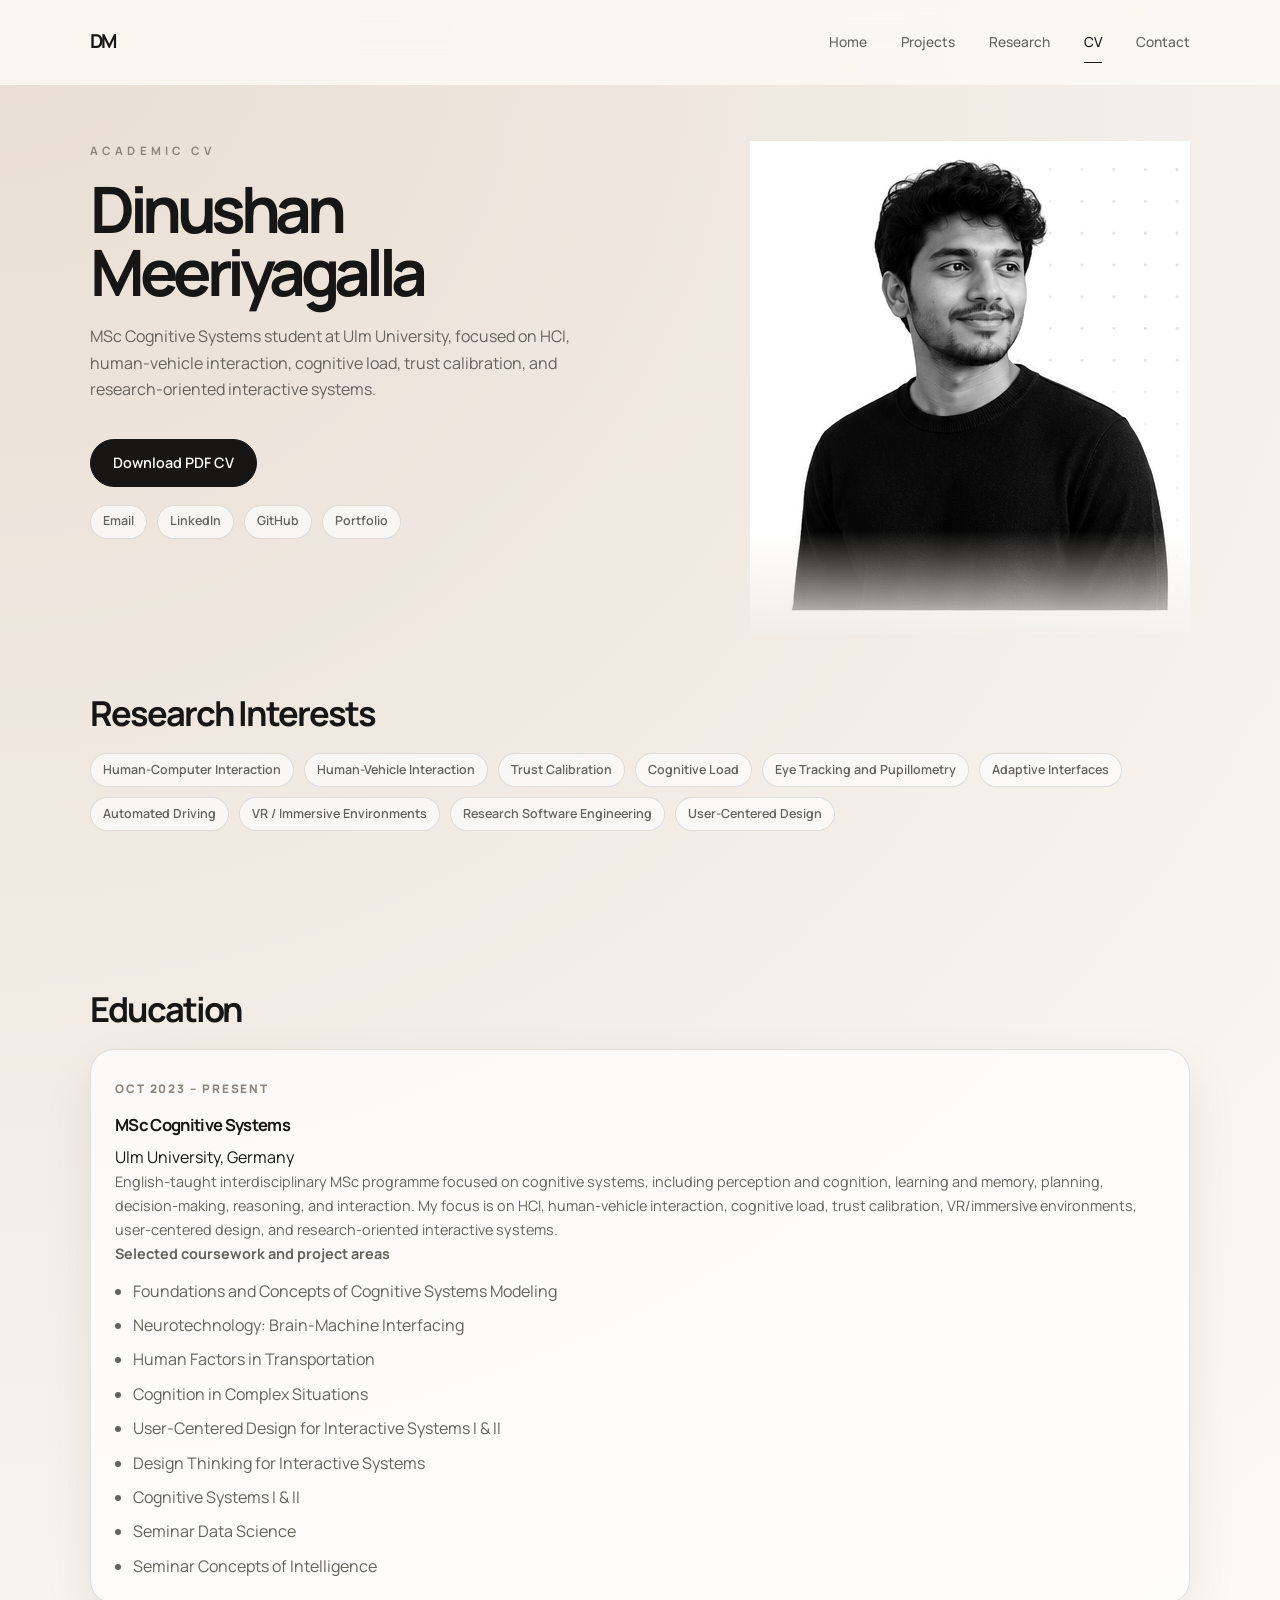
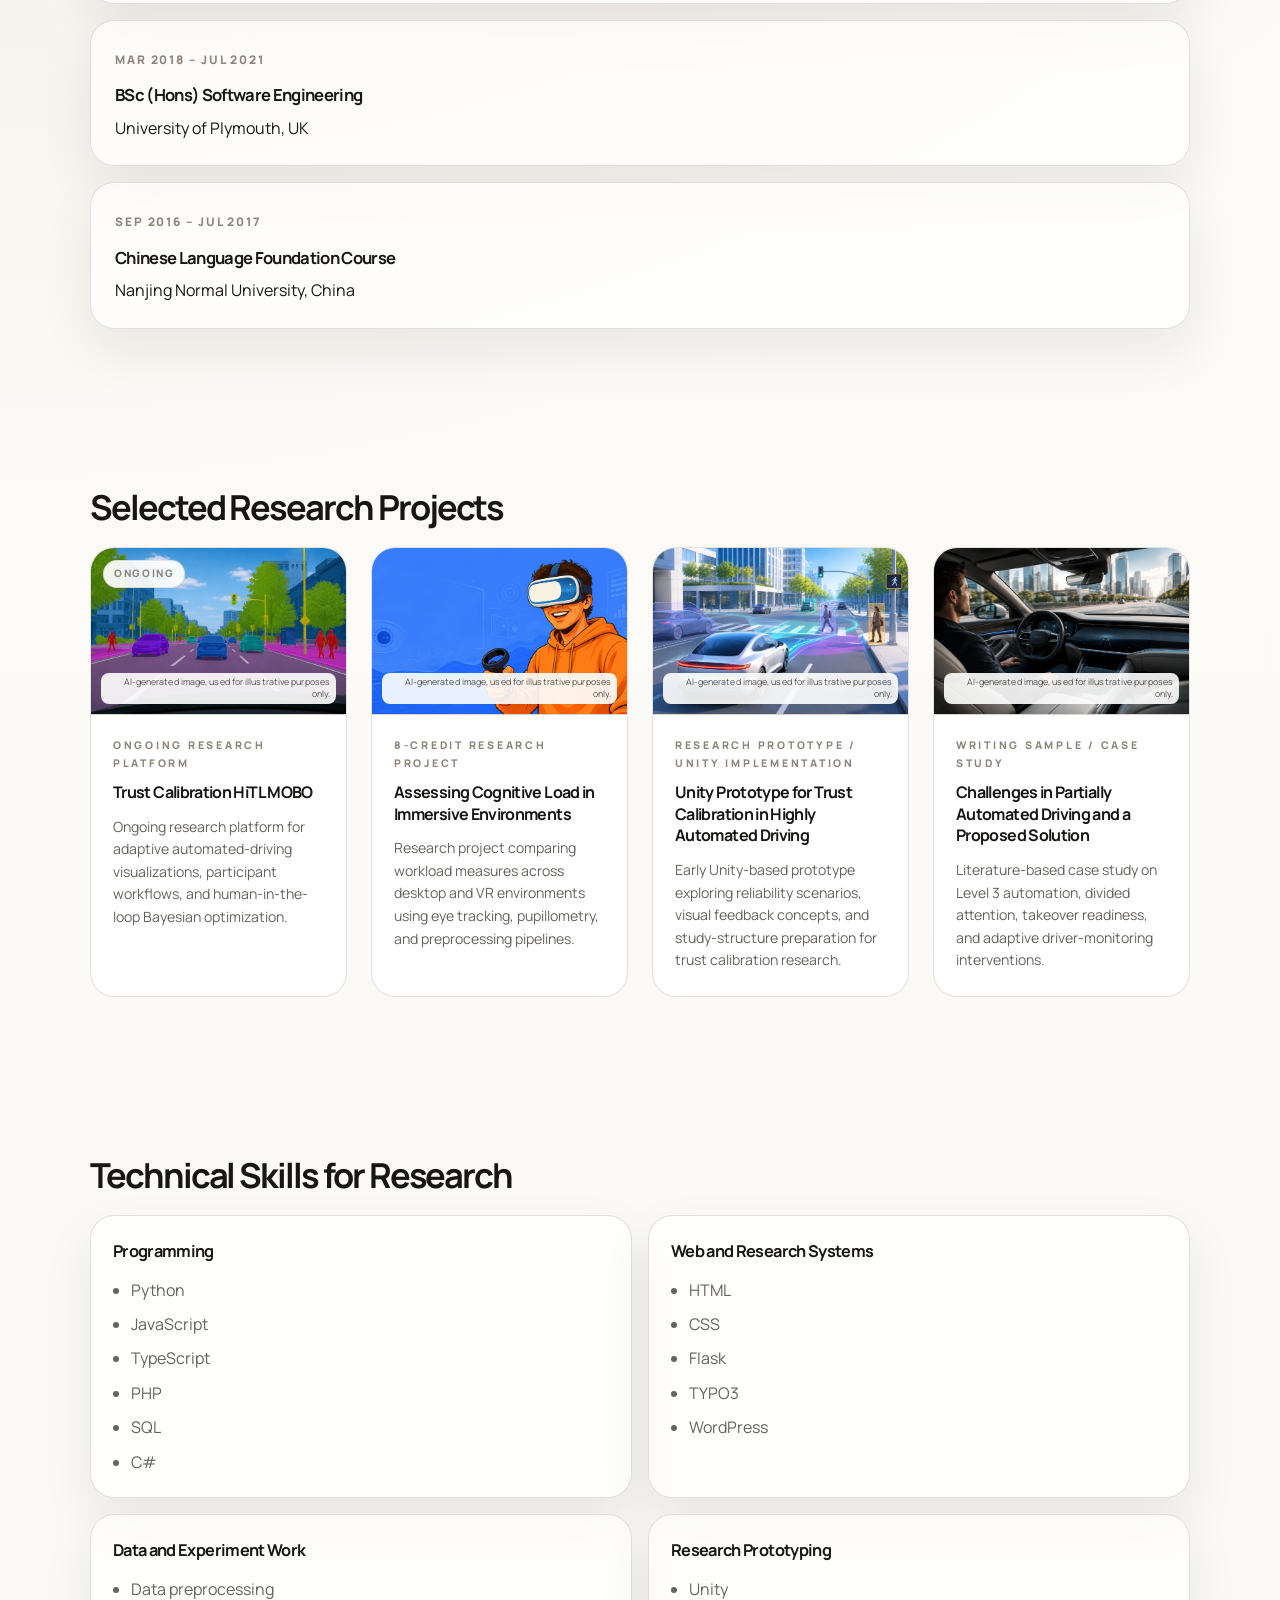
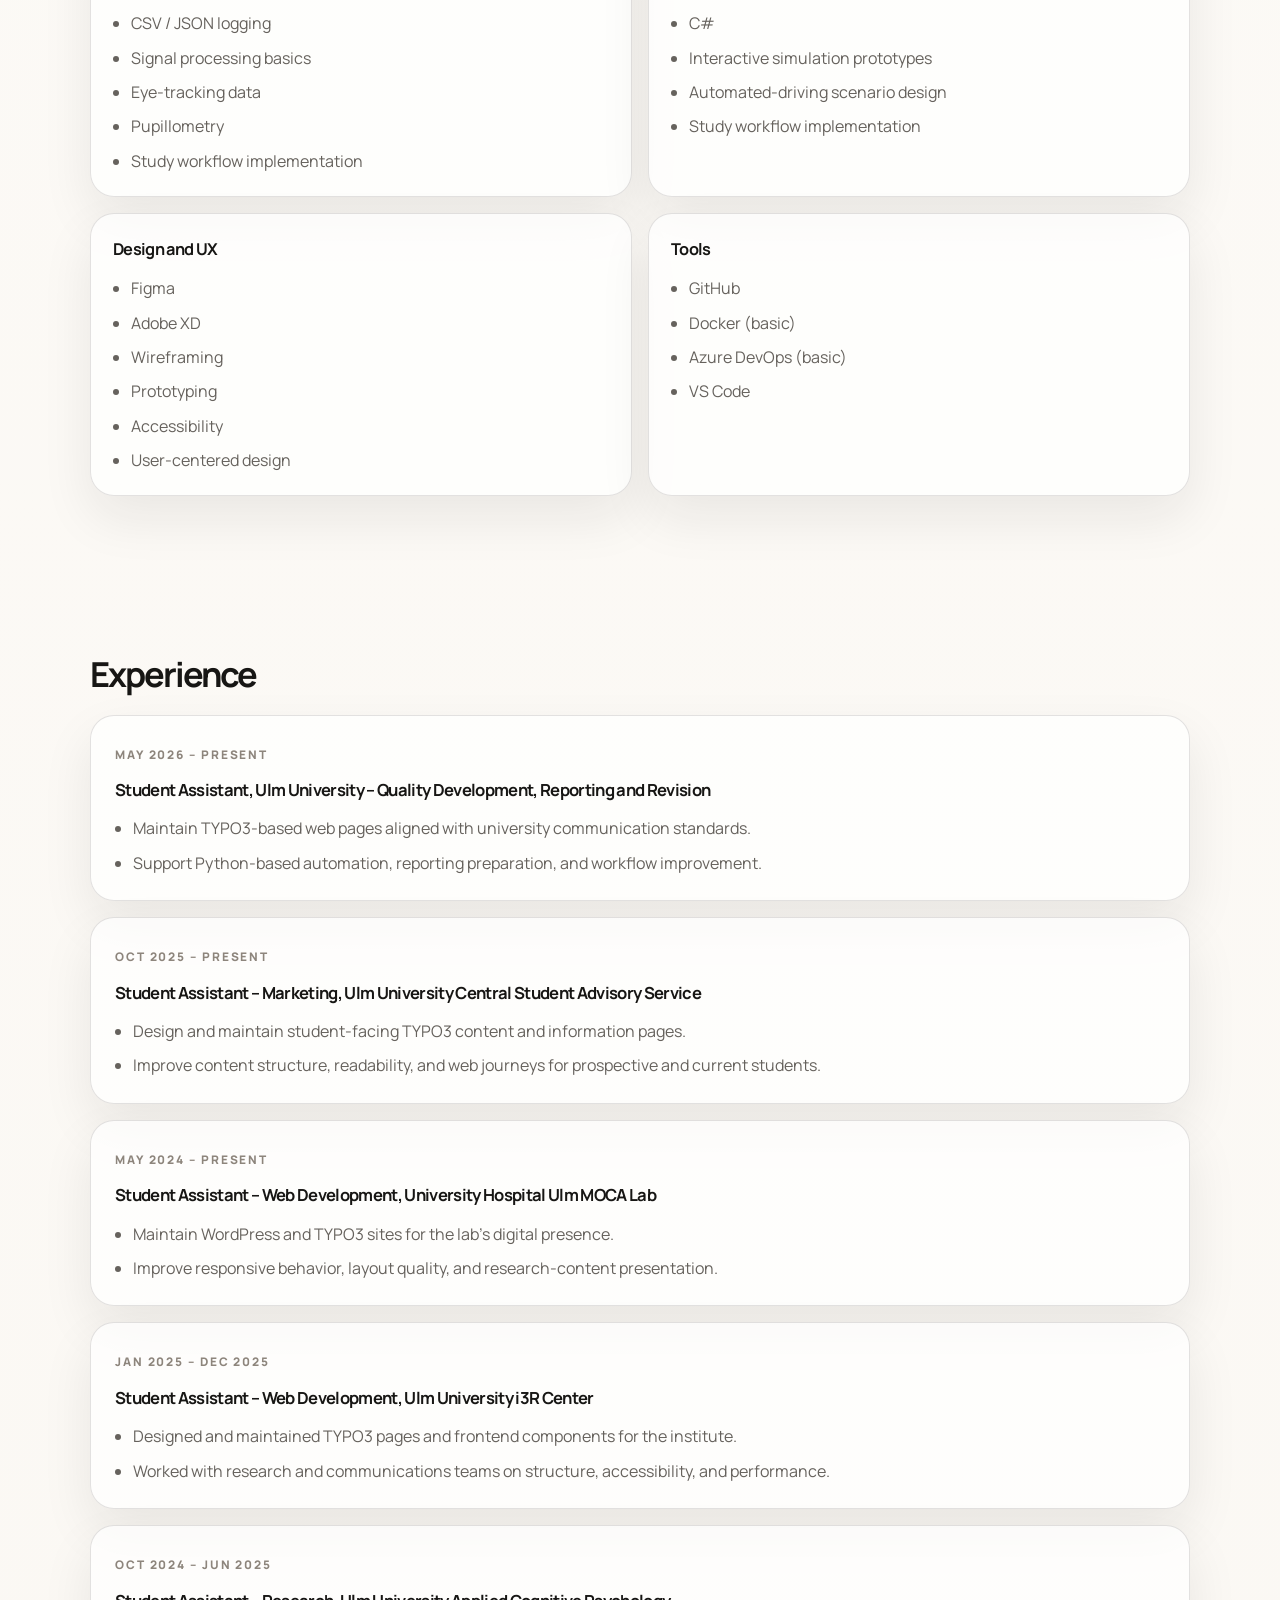
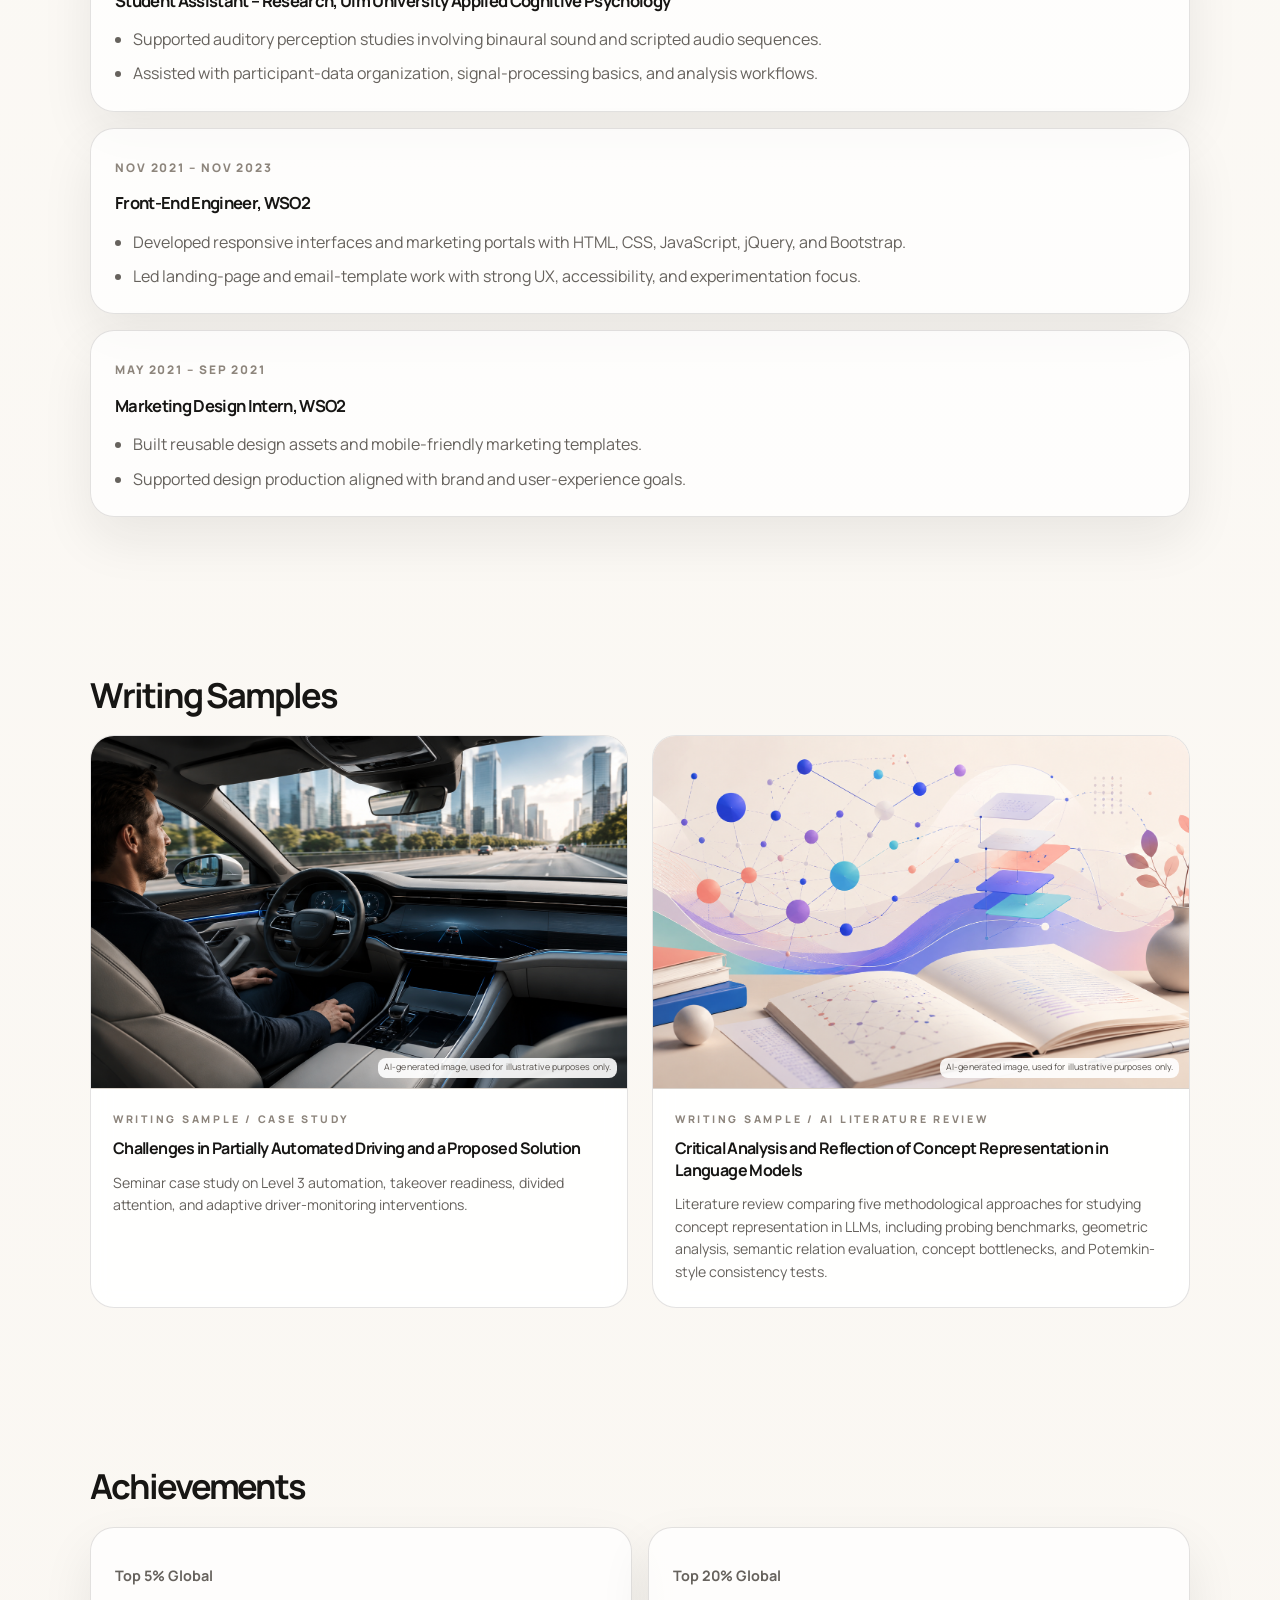
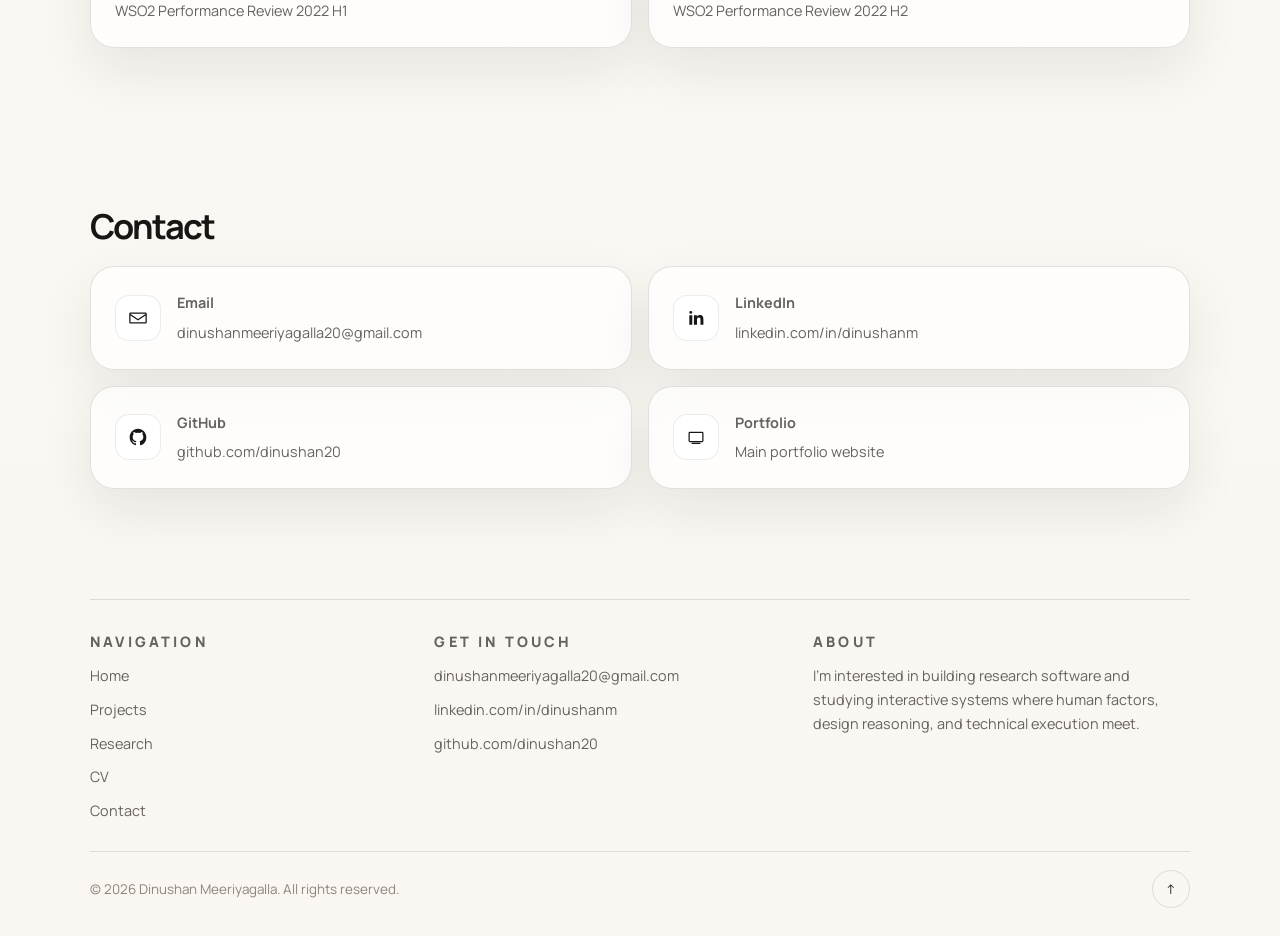
==== cv.html @ 9d9f285e "Initial portfolio website" ====
<!DOCTYPE html>
<html lang="en">
<head>
  <meta charset="UTF-8" />
  <meta name="viewport" content="width=device-width, initial-scale=1.0" />
  <title>Dinushan Meeriyagalla | Academic CV</title>
  <meta
    name="description"
    content="Academic CV of Dinushan Meeriyagalla, an MSc Cognitive Systems student focused on HCI, human-vehicle interaction, cognitive load, trust calibration, and research-oriented interactive systems."
  />
  <link rel="preconnect" href="https://fonts.googleapis.com" />
  <link rel="preconnect" href="https://fonts.gstatic.com" crossorigin />
  <link
    href="https://fonts.googleapis.com/css2?family=Manrope:wght@400;500;600;700;800&amp;display=swap"
    rel="stylesheet"
  />
  <link rel="stylesheet" href="style.css" />
</head>
<body class="project-detail-page cv-page">
  <a class="skip-link" href="#main">Skip to content</a>

  <header class="site-header">
    <div class="container header-inner">
      <a href="index.html#home" class="logo" aria-label="Homepage">DM</a>

      <button class="nav-toggle" aria-label="Toggle navigation" aria-expanded="false">
        <span></span>
        <span></span>
      </button>

      <nav class="site-nav" aria-label="Main navigation">
        <a href="index.html#home" class="nav-link">Home</a>
        <a href="index.html#projects" class="nav-link">Projects</a>
        <a href="index.html#research" class="nav-link">Research</a>
        <a href="cv.html" class="nav-link active">CV</a>
        <a href="index.html#contact" class="nav-link">Contact</a>
      </nav>
    </div>
  </header>

  <main id="main" class="project-detail-main">
    <section class="project-hero-section">
      <div class="container project-hero-grid">
        <div class="project-heading reveal">
          <p class="eyebrow">Academic CV</p>
          <h1>Dinushan Meeriyagalla</h1>
          <p class="project-summary">
            MSc Cognitive Systems student at Ulm University, focused on HCI,
            human-vehicle interaction, cognitive load, trust calibration, and
            research-oriented interactive systems.
          </p>

          <div class="hero-actions">
            <a
              class="btn btn-primary"
              href="assets/Dinushan_Meeriyagalla_CV.pdf"
              target="_blank"
              rel="noopener noreferrer"
            >
              Download PDF CV
            </a>
          </div>

          <div class="project-tag-list reveal" aria-label="Quick links">
            <a class="project-tag" href="mailto:dinushanmeeriyagalla20@gmail.com">Email</a>
            <a
              class="project-tag"
              href="https://linkedin.com/in/dinushanm"
              target="_blank"
              rel="noopener noreferrer"
            >
              LinkedIn
            </a>
            <a
              class="project-tag"
              href="https://github.com/dinushan20"
              target="_blank"
              rel="noopener noreferrer"
            >
              GitHub
            </a>
            <a class="project-tag" href="index.html">Portfolio</a>
          </div>
        </div>

        <div class="project-hero-visual cv-hero-portrait-shell reveal" aria-label="Portrait of Dinushan Meeriyagalla">
          <img
            src="assets/reference-portrait.png"
            alt="Portrait of Dinushan Meeriyagalla"
            class="cv-hero-portrait"
          />
        </div>
      </div>
    </section>



    <section class="section project-tags-section">
      <div class="container">
        <div class="section-heading section-heading-compact reveal">
          <h2>Research Interests</h2>
        </div>

        <div class="project-tag-list reveal" aria-label="Research interests">
          <span class="project-tag">Human-Computer Interaction</span>
          <span class="project-tag">Human-Vehicle Interaction</span>
          <span class="project-tag">Trust Calibration</span>
          <span class="project-tag">Cognitive Load</span>
          <span class="project-tag">Eye Tracking and Pupillometry</span>
          <span class="project-tag">Adaptive Interfaces</span>
          <span class="project-tag">Automated Driving</span>
          <span class="project-tag">VR / Immersive Environments</span>
          <span class="project-tag">Research Software Engineering</span>
          <span class="project-tag">User-Centered Design</span>
        </div>
      </div>
    </section>

    <section class="section">
      <div class="container">
        <div class="section-heading section-heading-compact reveal">
          <h2>Education</h2>
        </div>

        <div class="cv-timeline">
          <article class="cv-timeline-item reveal">
            <time>Oct 2023 – Present</time>
            <h3>MSc Cognitive Systems</h3>
            <p>Ulm University, Germany</p>
            <p class="cv-timeline-note">
              English-taught interdisciplinary MSc programme focused on cognitive
              systems, including perception and cognition, learning and memory,
              planning, decision-making, reasoning, and interaction. My focus is
              on HCI, human-vehicle interaction, cognitive load, trust
              calibration, VR/immersive environments, user-centered design, and
              research-oriented interactive systems.
            </p>
            <p class="cv-timeline-note"><strong>Selected coursework and project areas</strong></p>
            <ul class="cv-compact-list">
              <li>Foundations and Concepts of Cognitive Systems Modeling</li>
              <li>Neurotechnology: Brain-Machine Interfacing</li>
              <li>Human Factors in Transportation</li>
              <li>Cognition in Complex Situations</li>
              <li>User-Centered Design for Interactive Systems I &amp; II</li>
              <li>Design Thinking for Interactive Systems</li>
              <li>Cognitive Systems I &amp; II</li>
              <li>Seminar Data Science</li>
              <li>Seminar Concepts of Intelligence</li>
            </ul>
          </article>

          <article class="cv-timeline-item reveal">
            <time>Mar 2018 – Jul 2021</time>
            <h3>BSc (Hons) Software Engineering</h3>
            <p>University of Plymouth, UK</p>
          </article>

          <article class="cv-timeline-item reveal">
            <time>Sep 2016 – Jul 2017</time>
            <h3>Chinese Language Foundation Course</h3>
            <p>Nanjing Normal University, China</p>
          </article>
        </div>
      </div>
    </section>

    <section class="section">
      <div class="container">
        <div class="section-heading section-heading-compact reveal">
          <h2>Selected Research Projects</h2>
        </div>

        <div class="project-grid">
          <a
            class="project-card project-card-link reveal"
            href="project-trust-calibration.html"
            aria-label="Open Trust Calibration HiTL MOBO project page"
          >
            <div class="project-image ai-image-shell">
              <span class="project-status-chip">Ongoing</span>
              <img
                src="assets/cover-image-trust-calibration.png"
                alt="Illustration of automated-driving trust calibration concepts with augmented traffic cues and highlighted roadway context"
              />
              <span class="ai-image-note">AI-generated image, used for illustrative purposes only.</span>
            </div>

            <div class="project-body">
              <p class="project-type">Ongoing Research Platform</p>
              <h3>Trust Calibration HiTL MOBO</h3>
              <p>
                Ongoing research platform for adaptive automated-driving
                visualizations, participant workflows, and human-in-the-loop Bayesian
                optimization.
              </p>
            </div>
          </a>

          <a
            class="project-card project-card-link reveal"
            href="project-cognitive-load-immersive.html"
            aria-label="Open Assessing Cognitive Load in Immersive Environments project page"
          >
            <div class="project-image ai-image-shell">
              <img
                src="assets/Assessing_Cognitive_Load_in_Immersive_Environments/cover-image-immersive-env-experiement.png"
                alt="Illustration of a person wearing a VR headset and holding a controller, representing immersive environments and eye-tracking based cognitive-load assessment."
              />
              <span class="ai-image-note">AI-generated image, used for illustrative purposes only.</span>
            </div>

            <div class="project-body">
              <p class="project-type">8-Credit Research Project</p>
              <h3>Assessing Cognitive Load in Immersive Environments</h3>
              <p>
                Research project comparing workload measures across desktop and VR
                environments using eye tracking, pupillometry, and preprocessing
                pipelines.
              </p>
            </div>
          </a>

          <a
            class="project-card project-card-link reveal"
            href="project-unity-trust-calibration-prototype.html"
            aria-label="Open Unity Prototype for Trust Calibration in Highly Automated Driving project page"
          >
            <div class="project-image ai-image-shell">
              <img
                src="assets/unity-trust-calibration-prototype/User_Interface_Optimization_on_Trust_Calibration_in_Highly_Automated_Driving_cover_image.png"
                alt="Cover image for a Unity-based trust calibration prototype in highly automated driving."
              />
              <span class="ai-image-note">AI-generated image, used for illustrative purposes only.</span>
            </div>

            <div class="project-body">
              <p class="project-type">Research Prototype / Unity Implementation</p>
              <h3>Unity Prototype for Trust Calibration in Highly Automated Driving</h3>
              <p>
                Early Unity-based prototype exploring reliability scenarios, visual
                feedback concepts, and study-structure preparation for trust
                calibration research.
              </p>
            </div>
          </a>

          <a
            class="project-card project-card-link reveal"
            href="writing-partially-automated-driving-case-study.html"
            aria-label="Open writing sample on partially automated driving"
          >
            <div class="project-image ai-image-shell">
              <img
                src="assets/cover-image-Challenges_in_Partially_Automated.png"
                alt="Illustration of a partially automated vehicle in an urban setting with perception overlays and surrounding traffic cues"
              />
              <span class="ai-image-note">AI-generated image, used for illustrative purposes only.</span>
            </div>

            <div class="project-body">
              <p class="project-type">Writing Sample / Case Study</p>
              <h3>Challenges in Partially Automated Driving and a Proposed Solution</h3>
              <p>
                Literature-based case study on Level 3 automation, divided attention,
                takeover readiness, and adaptive driver-monitoring interventions.
              </p>
            </div>
          </a>
        </div>
      </div>
    </section>

    <section class="section">
      <div class="container">
        <div class="section-heading section-heading-compact reveal">
          <h2>Technical Skills for Research</h2>
        </div>

        <div class="design-space-grid">
          <article class="design-space-card reveal">
            <h3>Programming</h3>
            <ul class="compact-list">
              <li>Python</li>
              <li>JavaScript</li>
              <li>TypeScript</li>
              <li>PHP</li>
              <li>SQL</li>
              <li>C#</li>
            </ul>
          </article>

          <article class="design-space-card reveal">
            <h3>Web and Research Systems</h3>
            <ul class="compact-list">
              <li>HTML</li>
              <li>CSS</li>
              <li>Flask</li>
              <li>TYPO3</li>
              <li>WordPress</li>
            </ul>
          </article>

          <article class="design-space-card reveal">
            <h3>Data and Experiment Work</h3>
            <ul class="compact-list">
              <li>Data preprocessing</li>
              <li>CSV / JSON logging</li>
              <li>Signal processing basics</li>
              <li>Eye-tracking data</li>
              <li>Pupillometry</li>
              <li>Study workflow implementation</li>
            </ul>
          </article>

          <article class="design-space-card reveal">
            <h3>Research Prototyping</h3>
            <ul class="compact-list">
              <li>Unity</li>
              <li>C#</li>
              <li>Interactive simulation prototypes</li>
              <li>Automated-driving scenario design</li>
              <li>Study workflow implementation</li>
            </ul>
          </article>

          <article class="design-space-card reveal">
            <h3>Design and UX</h3>
            <ul class="compact-list">
              <li>Figma</li>
              <li>Adobe XD</li>
              <li>Wireframing</li>
              <li>Prototyping</li>
              <li>Accessibility</li>
              <li>User-centered design</li>
            </ul>
          </article>

          <article class="design-space-card reveal">
            <h3>Tools</h3>
            <ul class="compact-list">
              <li>GitHub</li>
              <li>Docker (basic)</li>
              <li>Azure DevOps (basic)</li>
              <li>VS Code</li>
            </ul>
          </article>
        </div>
      </div>
    </section>

    <section class="section">
      <div class="container">
        <div class="section-heading section-heading-compact reveal">
          <h2>Experience</h2>
        </div>

        <div class="cv-timeline">
          <article class="cv-timeline-item reveal">
            <time>May 2026 – Present</time>
            <h3>Student Assistant, Ulm University – Quality Development, Reporting and Revision</h3>
            <ul class="cv-compact-list">
              <li>Maintain TYPO3-based web pages aligned with university communication standards.</li>
              <li>Support Python-based automation, reporting preparation, and workflow improvement.</li>
            </ul>
          </article>

          <article class="cv-timeline-item reveal">
            <time>Oct 2025 – Present</time>
            <h3>Student Assistant – Marketing, Ulm University Central Student Advisory Service</h3>
            <ul class="cv-compact-list">
              <li>Design and maintain student-facing TYPO3 content and information pages.</li>
              <li>Improve content structure, readability, and web journeys for prospective and current students.</li>
            </ul>
          </article>

          <article class="cv-timeline-item reveal">
            <time>May 2024 – Present</time>
            <h3>Student Assistant – Web Development, University Hospital Ulm MOCA Lab</h3>
            <ul class="cv-compact-list">
              <li>Maintain WordPress and TYPO3 sites for the lab’s digital presence.</li>
              <li>Improve responsive behavior, layout quality, and research-content presentation.</li>
            </ul>
          </article>

          <article class="cv-timeline-item reveal">
            <time>Jan 2025 – Dec 2025</time>
            <h3>Student Assistant – Web Development, Ulm University i3R Center</h3>
            <ul class="cv-compact-list">
              <li>Designed and maintained TYPO3 pages and frontend components for the institute.</li>
              <li>Worked with research and communications teams on structure, accessibility, and performance.</li>
            </ul>
          </article>

          <article class="cv-timeline-item reveal">
            <time>Oct 2024 – Jun 2025</time>
            <h3>Student Assistant – Research, Ulm University Applied Cognitive Psychology</h3>
            <ul class="cv-compact-list">
              <li>Supported auditory perception studies involving binaural sound and scripted audio sequences.</li>
              <li>Assisted with participant-data organization, signal-processing basics, and analysis workflows.</li>
            </ul>
          </article>

          <article class="cv-timeline-item reveal">
            <time>Nov 2021 – Nov 2023</time>
            <h3>Front-End Engineer, WSO2</h3>
            <ul class="cv-compact-list">
              <li>Developed responsive interfaces and marketing portals with HTML, CSS, JavaScript, jQuery, and Bootstrap.</li>
              <li>Led landing-page and email-template work with strong UX, accessibility, and experimentation focus.</li>
            </ul>
          </article>

          <article class="cv-timeline-item reveal">
            <time>May 2021 – Sep 2021</time>
            <h3>Marketing Design Intern, WSO2</h3>
            <ul class="cv-compact-list">
              <li>Built reusable design assets and mobile-friendly marketing templates.</li>
              <li>Supported design production aligned with brand and user-experience goals.</li>
            </ul>
          </article>
        </div>
      </div>
    </section>

    <section class="section">
      <div class="container">
        <div class="section-heading section-heading-compact reveal">
          <h2>Writing Samples</h2>
        </div>

        <div class="project-grid cv-writing-samples-grid">
          <a
            class="project-card project-card-link reveal"
            href="writing-partially-automated-driving-case-study.html"
            aria-label="Open writing sample on partially automated driving"
          >
            <div class="project-image ai-image-shell">
              <img
                src="assets/cover-image-Challenges_in_Partially_Automated.png"
                alt="Illustration of a partially automated vehicle in an urban setting with perception overlays and surrounding traffic cues"
              />
              <span class="ai-image-note">AI-generated image, used for illustrative purposes only.</span>
            </div>

            <div class="project-body">
              <p class="project-type">Writing Sample / Case Study</p>
              <h3>Challenges in Partially Automated Driving and a Proposed Solution</h3>
              <p>
                Seminar case study on Level 3 automation, takeover readiness, divided
                attention, and adaptive driver-monitoring interventions.
              </p>
            </div>
          </a>

          <a
            class="project-card project-card-link reveal"
            href="writing-concept-representation-language-models.html"
            aria-label="Open writing sample on concept representation in language models"
          >
            <div class="project-image ai-image-shell">
              <img
                src="assets/cover-image-Critical_Analysis_and_Reflection_of_Concept_Representation.png"
                alt="Illustration of concept representation in language models with semantic structures, networked model layers, and interpretability-focused visual analysis."
              />
              <span class="ai-image-note">AI-generated image, used for illustrative purposes only.</span>
            </div>

            <div class="project-body">
              <p class="project-type">Writing Sample / AI Literature Review</p>
              <h3>Critical Analysis and Reflection of Concept Representation in Language Models</h3>
              <p>
                Literature review comparing five methodological approaches for
                studying concept representation in LLMs, including probing
                benchmarks, geometric analysis, semantic relation evaluation,
                concept bottlenecks, and Potemkin-style consistency tests.
              </p>
            </div>
          </a>
        </div>
      </div>
    </section>

    <section class="section status-section">
      <div class="container">
        <div class="section-heading section-heading-compact reveal">
          <h2>Achievements</h2>
        </div>

        <div class="status-grid">
          <article class="status-card reveal">
            <p><strong>Top 5% Global</strong></p>
            <p>WSO2 Performance Review 2022 H1</p>
          </article>

          <article class="status-card reveal">
            <p><strong>Top 20% Global</strong></p>
            <p>WSO2 Performance Review 2022 H2</p>
          </article>
        </div>
      </div>
    </section>

    <section class="section status-section">
      <div class="container">
        <div class="section-heading section-heading-compact reveal">
          <h2>Contact</h2>
        </div>

        <div class="status-grid cv-contact-grid">
          <a class="status-card cv-link-card cv-contact-card reveal" href="mailto:dinushanmeeriyagalla20@gmail.com">
            <span class="cv-contact-icon" aria-hidden="true">
              <svg viewBox="0 0 24 24">
                <path d="M3 5.5h18A1.5 1.5 0 0 1 22.5 7v10A1.5 1.5 0 0 1 21 18.5H3A1.5 1.5 0 0 1 1.5 17V7A1.5 1.5 0 0 1 3 5.5Zm0 1.5v.23l9 6.06 9-6.06V7H3Zm18 10V9l-8.58 5.79a.75.75 0 0 1-.84 0L3 9v8h18Z" />
              </svg>
            </span>
            <div class="cv-contact-copy">
              <p><strong>Email</strong></p>
              <p>dinushanmeeriyagalla20@gmail.com</p>
            </div>
          </a>

          <a
            class="status-card cv-link-card cv-contact-card reveal"
            href="https://linkedin.com/in/dinushanm"
            target="_blank"
            rel="noopener noreferrer"
          >
            <span class="cv-contact-icon" aria-hidden="true">
              <svg viewBox="0 0 24 24">
                <path d="M5.75 3.5a1.75 1.75 0 1 0 0 3.5 1.75 1.75 0 0 0 0-3.5ZM4 8.75h3.5V20H4Zm5.5 0H13v1.53h.05c.49-.92 1.68-1.9 3.45-1.9 3.7 0 4.38 2.3 4.38 5.3V20h-3.5v-5.53c0-1.32-.03-3.01-1.94-3.01-1.94 0-2.24 1.43-2.24 2.91V20H9.5Z" />
              </svg>
            </span>
            <div class="cv-contact-copy">
              <p><strong>LinkedIn</strong></p>
              <p>linkedin.com/in/dinushanm</p>
            </div>
          </a>

          <a
            class="status-card cv-link-card cv-contact-card reveal"
            href="https://github.com/dinushan20"
            target="_blank"
            rel="noopener noreferrer"
          >
            <span class="cv-contact-icon" aria-hidden="true">
              <svg viewBox="0 0 24 24">
                <path d="M12 2C6.48 2 2 6.58 2 12.22c0 4.5 2.87 8.31 6.84 9.66.5.1.68-.22.68-.49 0-.24-.01-1.04-.01-1.89-2.78.62-3.37-1.2-3.37-1.2-.45-1.18-1.11-1.5-1.11-1.5-.91-.63.07-.62.07-.62 1 .08 1.53 1.06 1.53 1.06.9 1.58 2.35 1.12 2.92.85.09-.67.35-1.13.63-1.39-2.22-.26-4.56-1.14-4.56-5.08 0-1.12.39-2.03 1.03-2.75-.1-.27-.45-1.33.1-2.77 0 0 .84-.28 2.75 1.05A9.35 9.35 0 0 1 12 6.86a9.3 9.3 0 0 1 2.5.35c1.9-1.33 2.74-1.05 2.74-1.05.56 1.44.21 2.5.1 2.77.64.72 1.03 1.63 1.03 2.75 0 3.95-2.34 4.82-4.58 5.08.36.32.68.95.68 1.92 0 1.39-.01 2.5-.01 2.84 0 .27.18.6.69.49A10.23 10.23 0 0 0 22 12.22C22 6.58 17.52 2 12 2Z" />
              </svg>
            </span>
            <div class="cv-contact-copy">
              <p><strong>GitHub</strong></p>
              <p>github.com/dinushan20</p>
            </div>
          </a>

          <a class="status-card cv-link-card cv-contact-card reveal" href="index.html">
            <span class="cv-contact-icon" aria-hidden="true">
              <svg viewBox="0 0 24 24">
                <path d="M4.75 5.75h14.5A1.75 1.75 0 0 1 21 7.5v9A1.75 1.75 0 0 1 19.25 18.25H4.75A1.75 1.75 0 0 1 3 16.5v-9a1.75 1.75 0 0 1 1.75-1.75Zm0 1.5a.25.25 0 0 0-.25.25v9c0 .14.11.25.25.25h14.5a.25.25 0 0 0 .25-.25v-9a.25.25 0 0 0-.25-.25Zm2 11.75h10.5v1.5H6.75Z" />
              </svg>
            </span>
            <div class="cv-contact-copy">
              <p><strong>Portfolio</strong></p>
              <p>Main portfolio website</p>
            </div>
          </a>
        </div>
      </div>
    </section>
  </main>

  <footer class="site-footer">
    <section id="contact" class="container footer-shell reveal">
      <div class="footer-column">
        <p class="footer-title">Navigation</p>
        <a href="index.html#home">Home</a>
        <a href="index.html#projects">Projects</a>
        <a href="index.html#research">Research</a>
        <a href="cv.html">CV</a>
        <a href="index.html#contact">Contact</a>
      </div>

      <div class="footer-column">
        <p class="footer-title">Get in touch</p>
        <a href="mailto:dinushanmeeriyagalla20@gmail.com">dinushanmeeriyagalla20@gmail.com</a>
        <a
          href="https://linkedin.com/in/dinushanm"
          target="_blank"
          rel="noopener noreferrer"
        >
          linkedin.com/in/dinushanm
        </a>
        <a
          href="https://github.com/dinushan20"
          target="_blank"
          rel="noopener noreferrer"
        >
          github.com/dinushan20
        </a>
      </div>

      <div class="footer-column footer-about">
        <p class="footer-title">About</p>
        <p>
          I’m interested in building research software and studying interactive
          systems where human factors, design reasoning, and technical execution meet.
        </p>
      </div>
    </section>

    <div class="container footer-bottom">
      <p>© <span id="year"></span> Dinushan Meeriyagalla. All rights reserved.</p>
      <a href="#main" class="back-to-top" aria-label="Back to top">↑</a>
    </div>
  </footer>

  <script src="script.js"></script>
</body>
</html>
---- style.css ----
:root {
  --bg: #faf7f2;
  --surface-soft: rgba(255, 255, 255, 0.72);
  --bg-soft: #f3ede5;
  --surface: rgba(255, 255, 255, 0.92);
  --surface-strong: #ffffff;
  --text: #171614;
  --text-muted: #66625d;
  --muted: var(--text-muted);
  --soft: #8d857c;
  --border: rgba(26, 22, 18, 0.12);
  --border-strong: rgba(26, 22, 18, 0.2);
  --dark: #151210;
  --dark-muted: rgba(240, 232, 222, 0.74);
  --accent: #171614;
  --radius-card: 24px;
  --shadow: 0 22px 52px rgba(28, 24, 20, 0.08);
  --max-width: 1100px;
}

* {
  box-sizing: border-box;
}

html {
  scroll-behavior: smooth;
}

body {
  margin: 0;
  color: var(--text);
  font-family: "Manrope", "Segoe UI", sans-serif;
  font-size: 16px;
  line-height: 1.65;
  text-rendering: optimizeLegibility;
  background:
    radial-gradient(circle at top left, rgba(219, 204, 189, 0.62), transparent 28%),
    linear-gradient(180deg, #fdfbf8 0%, var(--bg) 100%);
}

img,
svg {
  display: block;
  max-width: 100%;
}

a {
  color: inherit;
  text-decoration: none;
}

button,
input,
textarea,
select {
  font: inherit;
}

.container {
  width: min(100% - 56px, var(--max-width));
  margin: 0 auto;
}

.skip-link {
  position: absolute;
  top: -56px;
  left: 20px;
  z-index: 999;
  background: var(--text);
  color: var(--surface-strong);
  padding: 10px 14px;
}

.skip-link:focus {
  top: 20px;
}

.site-header {
  position: sticky;
  top: 0;
  z-index: 20;
  background: rgba(253, 250, 246, 0.8);
  backdrop-filter: blur(20px);
  border-bottom: 1px solid transparent;
  transition: border-color 0.2s ease, background 0.2s ease;
}

.site-header.scrolled {
  border-bottom-color: var(--border);
  background: rgba(253, 250, 246, 0.92);
}

.header-inner {
  height: 84px;
  display: flex;
  align-items: center;
  justify-content: space-between;
  gap: 28px;
}

.logo {
  font-size: 1.2rem;
  font-weight: 700;
  letter-spacing: -0.08em;
}

.site-nav {
  display: flex;
  align-items: center;
  gap: 34px;
}

.nav-link {
  position: relative;
  color: var(--muted);
  font-size: 0.86rem;
  font-weight: 500;
  transition: color 0.2s ease;
}

.nav-link:hover,
.nav-link.active {
  color: var(--text);
}

.nav-link::after {
  content: "";
  position: absolute;
  left: 0;
  bottom: -10px;
  width: 0;
  height: 1px;
  background: var(--text);
  transition: width 0.2s ease;
}

.nav-link:hover::after,
.nav-link.active::after {
  width: 100%;
}

.nav-toggle {
  display: none;
  width: 44px;
  height: 44px;
  padding: 0;
  border: 1px solid var(--border);
  border-radius: 999px;
  background: transparent;
  cursor: pointer;
}

.nav-toggle span {
  display: block;
  width: 18px;
  height: 1.5px;
  margin: 5px auto;
  background: var(--text);
  transition: transform 0.2s ease;
}

.hero {
  padding: 60px 0 72px;
}

.hero-grid {
  display: grid;
  grid-template-columns: minmax(0, 0.96fr) minmax(0, 1.04fr);
  gap: 72px;
  align-items: center;
  min-height: 620px;
}

.eyebrow {
  margin: 0 0 18px;
  color: var(--soft);
  font-size: 0.72rem;
  letter-spacing: 0.36em;
  text-transform: uppercase;
  font-weight: 700;
}

.hero h1 {
  margin: 0;
  font-size: clamp(3.8rem, 7vw, 5.5rem);
  line-height: 0.95;
  letter-spacing: -0.085em;
  font-weight: 700;
}

.hero-role {
  margin: 24px 0 0;
  color: var(--soft);
  font-size: 0.72rem;
  font-weight: 700;
  letter-spacing: 0.24em;
  text-transform: uppercase;
  display: flex;
  flex-wrap: wrap;
  gap: 10px;
}

.hero-text {
  max-width: 500px;
  margin: 26px 0 0;
  color: var(--muted);
  font-size: 1rem;
}

.hero-text strong {
  color: var(--text);
  font-weight: 700;
}

.hero-actions {
  display: flex;
  align-items: center;
  gap: 18px;
  flex-wrap: wrap;
  margin-top: 36px;
}

.btn {
  display: inline-flex;
  align-items: center;
  justify-content: center;
  min-height: 48px;
  padding: 0 22px;
  border: 1px solid transparent;
  border-radius: 999px;
  font-size: 0.9rem;
  font-weight: 600;
  transition:
    transform 0.2s ease,
    background 0.2s ease,
    border-color 0.2s ease,
    color 0.2s ease;
}

.btn:hover {
  transform: translateY(-2px);
}

.btn-primary {
  background: var(--text);
  border-color: var(--text);
  color: #fffdfb;
}

.btn-primary:hover {
  background: #2b2926;
}

.btn-secondary {
  gap: 10px;
  color: var(--text);
}

.social-links {
  display: flex;
  align-items: center;
  gap: 18px;
  margin-top: 32px;
}

.social-links a {
  width: 38px;
  height: 38px;
  border: 1px solid var(--border);
  border-radius: 999px;
  display: grid;
  place-items: center;
  color: var(--muted);
  background: rgba(255, 255, 255, 0.48);
  transition:
    transform 0.2s ease,
    border-color 0.2s ease,
    color 0.2s ease,
    background 0.2s ease;
}

.social-links a:hover {
  transform: translateY(-2px);
  border-color: var(--border-strong);
  color: var(--text);
  background: rgba(255, 255, 255, 0.82);
}

.social-links svg {
  width: 17px;
  height: 17px;
  fill: currentColor;
}

.hero-media {
  display: flex;
  justify-content: flex-end;
}

.portrait-panel {
  position: relative;
  width: min(488px, 100%);
  aspect-ratio: 0.92;
  overflow: hidden;
  border-radius: 28px;
  background:
    radial-gradient(circle at 16% 14%, rgba(216, 202, 186, 0.62), transparent 28%),
    linear-gradient(180deg, #fefdfa 0%, #f3eee7 100%);
}

.portrait-panel::after {
  content: "";
  position: absolute;
  inset: 0;
  background-image: radial-gradient(rgba(28, 23, 19, 0.12) 0.8px, transparent 0.8px);
  background-size: 16px 16px;
  opacity: 0.16;
  transform: translate(26%, 4%);
}

.portrait-img {
  position: absolute;
  inset: 0;
  z-index: 2;
  width: 100%;
  height: 100%;
  object-fit: cover;
  object-position: center top;
  filter: grayscale(100%);
}

.portrait-fallback {
  position: absolute;
  inset: 0;
  z-index: 1;
  display: grid;
  place-items: center;
  color: rgba(23, 22, 20, 0.16);
  font-size: clamp(5rem, 18vw, 8rem);
  font-weight: 800;
  letter-spacing: -0.1em;
}

.focus-strip {
  border-top: 1px solid rgba(23, 22, 20, 0.06);
  border-bottom: 1px solid rgba(23, 22, 20, 0.06);
  background: linear-gradient(180deg, var(--dark) 0%, #13110f 100%);
}

.focus-feature {
  width: 100%;
  margin: 0;
  padding: 64px 0 68px;
  text-align: left;
}

.focus-feature h2 {
  margin: 0;
  font-size: clamp(1.9rem, 4vw, 2.45rem);
  line-height: 1.05;
  letter-spacing: -0.06em;
  color: #fff9f2;
}

.focus-intro {
  max-width: 420px;
  margin: 14px 0 0;
  color: var(--dark-muted);
  font-size: 0.95rem;
  line-height: 1.7;
}

.focus-interest-grid {
  display: grid;
  grid-template-columns: repeat(3, minmax(0, 1fr));
  grid-auto-rows: 1fr;
  gap: 24px;
  align-items: stretch;
  margin-top: 30px;
}

.focus-interest-card {
  display: flex;
  align-items: center;
  justify-content: center;
  min-height: 124px;
  padding: 24px;
  border: 1px solid var(--border);
  border-radius: var(--radius-card);
  background: var(--surface-strong);
  color: var(--text);
  text-align: center;
  font-size: 0.98rem;
  font-weight: 700;
  line-height: 1.35;
  letter-spacing: -0.03em;
  box-shadow: var(--shadow);
  text-wrap: balance;
}

.section {
  padding: 80px 0;
}

.section-heading {
  display: flex;
  align-items: end;
  justify-content: space-between;
  gap: 24px;
  margin-bottom: 32px;
}

.section-heading h2 {
  margin: 0;
  font-size: clamp(1.7rem, 4vw, 2.15rem);
  line-height: 1.05;
  letter-spacing: -0.06em;
}

.section-heading-compact {
  margin-bottom: 22px;
}

.section-link {
  display: inline-flex;
  align-items: center;
  gap: 8px;
  color: var(--muted);
  font-size: 0.88rem;
  font-weight: 600;
  transition: color 0.2s ease;
}

.section-link:hover {
  color: var(--text);
}

.project-grid {
  display: grid;
  grid-template-columns: repeat(4, minmax(0, 1fr));
  gap: 24px;
}

.writing-samples-grid {
  grid-template-columns: repeat(2, minmax(0, 1fr));
}

.project-card {
  display: flex;
  flex-direction: column;
  overflow: hidden;
  border: 1px solid var(--border);
  border-radius: var(--radius-card);
  background: var(--surface);
  backdrop-filter: blur(10px);
  transition:
    transform 0.22s ease,
    box-shadow 0.22s ease,
    border-color 0.22s ease;
}

.project-card:hover {
  transform: translateY(-5px);
  border-color: var(--border-strong);
  box-shadow: var(--shadow);
}

.project-card-link {
  display: flex;
  flex-direction: column;
  height: 100%;
}

.project-card-link:focus-visible {
  outline: 2px solid var(--text);
  outline-offset: 4px;
}

.project-image {
  aspect-ratio: 1.52 / 1;
  overflow: hidden;
  border-bottom: 1px solid var(--border);
  background: var(--bg-soft);
}

.ai-image-shell {
  position: relative;
}

.project-image img {
  width: 100%;
  height: 100%;
  object-fit: cover;
  transition: transform 0.25s ease, filter 0.25s ease;
}

.project-status-chip {
  position: absolute;
  top: 12px;
  left: 12px;
  z-index: 2;
  display: inline-flex;
  align-items: center;
  min-height: 28px;
  padding: 0 10px;
  border: 1px solid rgba(23, 22, 20, 0.1);
  border-radius: 999px;
  background: rgba(255, 255, 255, 0.92);
  color: var(--soft);
  font-size: 0.64rem;
  letter-spacing: 0.16em;
  text-transform: uppercase;
  font-weight: 800;
  pointer-events: none;
}

.ai-image-note {
  position: absolute;
  right: 10px;
  bottom: 10px;
  z-index: 2;
  max-width: min(240px, calc(100% - 20px));
  padding: 4px 6px;
  border-radius: 8px;
  background: rgba(255, 255, 255, 0.9);
  color: rgba(64, 58, 52, 0.88);
  font-size: 0.55rem;
  line-height: 1.35;
  text-align: right;
  letter-spacing: 0.01em;
  pointer-events: none;
}

.project-image--contain {
  background: rgba(255, 255, 255, 0.86);
}

.project-image--contain img {
  object-fit: contain;
  padding: 12px;
}

.project-card:hover .project-image img {
  transform: scale(1.03);
  filter: saturate(0.92);
}

.project-body {
  flex: 1;
  padding: 22px 22px 24px;
}

.project-type {
  margin: 0 0 10px;
  color: var(--soft);
  font-size: 0.66rem;
  letter-spacing: 0.26em;
  text-transform: uppercase;
  font-weight: 800;
}

.project-body h3 {
  margin: 0;
  font-size: 1rem;
  line-height: 1.35;
  letter-spacing: -0.04em;
}

.project-body p:last-child {
  margin: 12px 0 0;
  color: var(--muted);
  font-size: 0.88rem;
  line-height: 1.6;
}

.interest-grid {
  display: grid;
  grid-template-columns: repeat(3, minmax(0, 1fr));
  gap: 12px;
}

.interest-chip {
  min-height: 64px;
  padding: 12px 14px;
  display: flex;
  align-items: center;
  gap: 12px;
  border: 1px solid var(--border);
  border-radius: 18px;
  background: rgba(255, 255, 255, 0.62);
}

.interest-icon {
  flex: 0 0 auto;
  width: 34px;
  height: 34px;
  display: grid;
  place-items: center;
  border-radius: 999px;
  background: rgba(255, 255, 255, 0.9);
  color: var(--text);
  border: 1px solid rgba(23, 22, 20, 0.08);
}

.interest-icon svg {
  width: 17px;
  height: 17px;
  fill: currentColor;
}

.interest-chip span:last-child {
  font-size: 0.88rem;
  line-height: 1.45;
}

.section-recommendations {
  background:
    radial-gradient(circle at top left, rgba(227, 208, 182, 0.14), transparent 26%),
    linear-gradient(180deg, var(--dark) 0%, #13110f 100%);
  color: #fff8f0;
}

.section-recommendations .section-heading h2 {
  color: #fff8f0;
}

.recommendation-intro {
  max-width: 620px;
}

.section-recommendations .recommendation-intro p {
  color: var(--dark-muted);
}

.recommendation-grid {
  display: grid;
  grid-template-columns: repeat(3, minmax(0, 1fr));
  gap: 24px;
  margin-top: 20px;
}

.recommendation-card {
  min-height: 100%;
  padding: 24px;
  border: 1px solid rgba(26, 22, 18, 0.08);
  border-radius: var(--radius-card);
  background: var(--surface-strong);
  box-shadow: var(--shadow);
  transition:
    transform 0.22s ease,
    box-shadow 0.22s ease,
    border-color 0.22s ease;
}

.recommendation-card:hover {
  transform: translateY(-3px);
  border-color: var(--border-strong);
  box-shadow: 0 28px 56px rgba(28, 24, 20, 0.12);
}

.recommendation-quote {
  margin: 0;
  color: var(--text);
  font-size: 0.94rem;
  line-height: 1.72;
}

.recommendation-source {
  margin: 16px 0 0;
  color: var(--muted);
  font-size: 0.84rem;
  line-height: 1.6;
}

.recommendation-actions {
  display: flex;
  justify-content: center;
  margin-top: 24px;
}

.recommendation-link {
  background: #fff8f0;
  border-color: rgba(255, 255, 255, 0.14);
  color: #171614;
}

.recommendation-link:hover {
  background: #ffffff;
}

.site-footer {
  padding: 18px 0 28px;
}

.footer-shell {
  display: grid;
  grid-template-columns: 0.9fr 1fr 1.1fr;
  gap: 36px;
  padding-top: 30px;
  border-top: 1px solid var(--border);
}

.footer-column {
  display: grid;
  align-content: start;
  gap: 10px;
}

.footer-title {
  margin: 0 0 6px;
  color: var(--soft);
  font-size: 0.72rem;
  letter-spacing: 0.22em;
  text-transform: uppercase;
  font-weight: 800;
}

.footer-column a,
.footer-column p {
  margin: 0;
  color: var(--muted);
  font-size: 0.9rem;
}

.footer-column a {
  transition: color 0.2s ease;
}

.footer-column a:hover {
  color: var(--text);
}

.footer-about p {
  max-width: 360px;
}

.footer-bottom {
  display: flex;
  align-items: center;
  justify-content: space-between;
  gap: 20px;
  margin-top: 28px;
  padding-top: 18px;
  border-top: 1px solid var(--border);
  color: var(--soft);
  font-size: 0.84rem;
}

.footer-bottom p {
  margin: 0;
}

.back-to-top {
  width: 38px;
  height: 38px;
  border-radius: 999px;
  border: 1px solid var(--border);
  display: grid;
  place-items: center;
  color: var(--text);
  transition:
    transform 0.2s ease,
    border-color 0.2s ease,
    background 0.2s ease;
}

.back-to-top:hover {
  transform: translateY(-2px);
  border-color: var(--border-strong);
  background: rgba(255, 255, 255, 0.72);
}

.project-detail-main {
  padding-bottom: 12px;
}

.project-hero-section {
  padding: 56px 0 36px;
}

.project-hero-grid {
  display: grid;
  grid-template-columns: minmax(0, 0.92fr) minmax(0, 1.08fr);
  gap: 52px;
  align-items: start;
}

.project-hero-grid--stacked-title {
  grid-template-columns: repeat(2, minmax(0, 1fr));
  gap: 28px 52px;
  align-items: start;
}

.project-hero-title-block {
  grid-column: 1 / -1;
}

.project-hero-title-block h1 {
  max-width: none;
}

.project-hero-copy {
  max-width: none;
}

.project-hero-copy .project-summary {
  max-width: none;
  margin-top: 0;
}

.project-hero-copy .project-meta {
  margin-top: 24px;
}

.project-hero-copy .hero-actions {
  margin-top: 28px;
}

.project-hero-grid--stacked-title .project-hero-figure,
.project-hero-grid--stacked-title .project-hero-visual {
  align-self: start;
}

.project-heading h1 {
  margin: 0;
  font-size: clamp(3rem, 5vw, 4.5rem);
  line-height: 0.98;
  letter-spacing: -0.085em;
  font-weight: 700;
  max-width: 620px;
  text-wrap: balance;
}

.project-detail-page:not(.cv-page) .project-heading h1 {
  font-size: clamp(2.5rem, 4.8vw, 4.3rem);
  line-height: 0.95;
  letter-spacing: -0.075em;
}

.writing-sample-page .project-heading h1 {
  font-size: clamp(2.25rem, 4vw, 3.95rem);
  line-height: 0.99;
  letter-spacing: -0.065em;
  max-width: 14ch;
}

.project-hero-grid--stacked-title .project-heading h1 {
  max-width: none;
}

.project-summary {
  max-width: 560px;
  margin: 20px 0 0;
  color: var(--muted);
  font-size: 1rem;
}

.project-meta {
  display: grid;
  grid-template-columns: repeat(3, minmax(0, 1fr));
  gap: 18px;
  margin: 30px 0 0;
  padding-top: 24px;
  border-top: 1px solid var(--border);
}

.project-meta-wide {
  grid-template-columns: repeat(2, minmax(0, 1fr));
  column-gap: 24px;
  row-gap: 18px;
}

.project-meta-item dt {
  color: var(--soft);
  font-size: 0.68rem;
  letter-spacing: 0.22em;
  text-transform: uppercase;
  font-weight: 800;
}

.project-meta-item dd {
  margin: 8px 0 0;
  color: var(--muted);
  font-size: 0.88rem;
  line-height: 1.55;
}

.project-hero-visual {
  margin: 0;
  overflow: hidden;
  border: 1px solid var(--border);
  border-radius: var(--radius-card);
  background: var(--surface-strong);
  box-shadow: var(--shadow);
}

.project-hero-visual img {
  width: 100%;
  aspect-ratio: 1.56 / 1;
  object-fit: cover;
}

.project-hero-figure {
  margin: 0;
}

.project-hero-figure img {
  display: block;
  width: 100%;
  aspect-ratio: auto;
  max-height: 640px;
  object-fit: contain;
}

.project-hero-figure figcaption {
  padding: 14px 18px 18px;
  border-top: 1px solid var(--border);
  color: var(--muted);
  font-size: 0.84rem;
  line-height: 1.55;
}

.project-hero-figure-dark img {
  background: #0a0a0a;
}

.project-hero-visual-placeholder {
  padding: 22px;
  background:
    radial-gradient(circle at 12% 14%, rgba(220, 205, 190, 0.55), transparent 26%),
    linear-gradient(180deg, rgba(255, 255, 255, 0.92), rgba(247, 242, 234, 0.96));
}

.system-visual {
  display: grid;
  gap: 16px;
}

.system-screen {
  position: relative;
  overflow: hidden;
  border: 1px solid rgba(23, 22, 20, 0.1);
  border-radius: 22px;
  padding: 16px;
  background:
    linear-gradient(180deg, rgba(255, 255, 255, 0.86), rgba(245, 240, 232, 0.82));
}

.system-screen-label {
  display: inline-flex;
  align-items: center;
  min-height: 28px;
  padding: 0 10px;
  border: 1px solid rgba(23, 22, 20, 0.1);
  border-radius: 999px;
  background: rgba(255, 255, 255, 0.8);
  color: var(--soft);
  font-size: 0.72rem;
  letter-spacing: 0.16em;
  text-transform: uppercase;
  font-weight: 700;
}

.system-road {
  position: relative;
  margin-top: 18px;
  aspect-ratio: 1.52 / 1;
  overflow: hidden;
  border-radius: 18px;
  background:
    radial-gradient(circle at 50% 18%, rgba(255, 255, 255, 0.15), transparent 38%),
    linear-gradient(180deg, #6c706d 0%, #373c3a 42%, #1d201f 100%);
}

.system-road::before,
.system-road::after {
  content: "";
  position: absolute;
  top: -8%;
  bottom: -8%;
  width: 36%;
  background: linear-gradient(180deg, rgba(18, 19, 20, 0.1), rgba(18, 19, 20, 0.55));
  transform: skewX(-10deg);
}

.system-road::before {
  left: -8%;
}

.system-road::after {
  right: -8%;
}

.system-lane {
  position: absolute;
  top: -10%;
  bottom: -10%;
  width: 2px;
  background: rgba(255, 255, 255, 0.72);
  z-index: 2;
}

.system-lane-left {
  left: 34%;
}

.system-lane-center {
  left: 50%;
  background: linear-gradient(180deg, #ffffff 0 45%, transparent 45% 58%, #ffffff 58% 100%);
}

.system-lane-right {
  left: 66%;
}

.system-car {
  position: absolute;
  left: 50%;
  bottom: 14%;
  width: 20%;
  aspect-ratio: 0.7;
  transform: translateX(-50%);
  border-radius: 42% 42% 26% 26% / 34% 34% 20% 20%;
  background: linear-gradient(180deg, #d8d6d1, #8e8d89);
  box-shadow:
    inset 0 0 0 2px rgba(255, 255, 255, 0.18),
    0 10px 18px rgba(0, 0, 0, 0.18);
  z-index: 3;
}

.system-car::before,
.system-car::after {
  content: "";
  position: absolute;
  top: 18%;
  width: 18%;
  height: 22%;
  border-radius: 999px;
  background: rgba(29, 32, 31, 0.55);
}

.system-car::before {
  left: 10%;
}

.system-car::after {
  right: 10%;
}

.system-zone {
  position: absolute;
  top: 46%;
  width: 38%;
  height: 36%;
  border-radius: 50%;
  filter: blur(0.2px);
  opacity: 0.55;
  z-index: 1;
}

.system-zone-left {
  left: 5%;
  background:
    radial-gradient(circle, rgba(48, 173, 88, 0.4) 0 42%, rgba(116, 142, 44, 0.25) 42% 64%, rgba(164, 67, 44, 0.2) 64% 100%);
}

.system-zone-right {
  right: 5%;
  background:
    radial-gradient(circle, rgba(48, 173, 88, 0.4) 0 42%, rgba(116, 142, 44, 0.25) 42% 64%, rgba(164, 67, 44, 0.2) 64% 100%);
}

.system-summary-grid {
  display: grid;
  grid-template-columns: repeat(3, minmax(0, 1fr));
  gap: 12px;
}

.system-summary-card {
  min-height: 96px;
  padding: 14px;
  border: 1px solid var(--border);
  border-radius: 18px;
  background: rgba(255, 255, 255, 0.66);
}

.system-summary-card strong {
  display: block;
  font-size: 0.94rem;
  letter-spacing: -0.03em;
}

.system-summary-card span {
  display: block;
  margin-top: 8px;
  color: var(--muted);
  font-size: 0.83rem;
  line-height: 1.55;
}

.project-detail-grid-section {
  padding: 8px 0 0;
}

.project-detail-grid {
  display: grid;
  grid-template-columns: repeat(2, minmax(0, 1fr));
  border-top: 1px solid var(--border);
  border-left: 1px solid var(--border);
}

.project-detail-card {
  min-height: 220px;
  padding: 28px;
  border-right: 1px solid var(--border);
  border-bottom: 1px solid var(--border);
  background: rgba(255, 255, 255, 0.42);
}

.detail-card-head {
  display: flex;
  align-items: center;
  gap: 12px;
  margin-bottom: 14px;
}

.detail-card-head h2 {
  margin: 0;
  font-size: 1.12rem;
  letter-spacing: -0.04em;
}

.detail-card-icon {
  width: 22px;
  height: 22px;
  color: var(--text);
  flex: 0 0 auto;
}

.detail-card-icon svg {
  width: 100%;
  height: 100%;
  fill: currentColor;
}

.project-detail-card p,
.takeaway-card p {
  margin: 0;
  max-width: 470px;
  color: var(--muted);
  font-size: 0.94rem;
}

.project-methods-section {
  padding-top: 34px;
}

.study-design-layout {
  display: grid;
  grid-template-columns: minmax(0, 0.9fr) minmax(0, 1.1fr);
  gap: 24px;
  align-items: start;
}

.study-design-copy p {
  margin: 0 0 16px;
  color: var(--muted);
}

.study-reliability-note,
.study-order-card,
.design-space-card,
.architecture-card,
.status-card {
  border: 1px solid var(--border);
  border-radius: var(--radius-card);
  background: var(--surface-soft);
  box-shadow: var(--shadow);
}

.study-reliability-note {
  display: grid;
  gap: 8px;
  margin-top: 22px;
  padding: 18px 20px;
}

.study-reliability-note strong,
.study-order-card strong {
  font-size: 0.92rem;
  letter-spacing: -0.03em;
}

.study-reliability-note span {
  color: var(--muted);
  font-size: 0.88rem;
}

.study-reliability-note code {
  font-size: 0.84rem;
}

.study-design-panel {
  display: grid;
  gap: 16px;
}

.study-condition-table {
  width: 100%;
  border-collapse: collapse;
  overflow: hidden;
  border: 1px solid var(--border);
  border-radius: 22px;
  background: rgba(255, 255, 255, 0.7);
}

.study-condition-table th,
.study-condition-table td {
  padding: 14px 16px;
  text-align: left;
  font-size: 0.88rem;
  border-bottom: 1px solid var(--border);
}

.study-condition-table th {
  color: var(--soft);
  font-size: 0.72rem;
  letter-spacing: 0.18em;
  text-transform: uppercase;
  font-weight: 800;
}

.study-condition-table tr:last-child td {
  border-bottom: 0;
}

.study-order-card {
  padding: 18px 20px;
}

.study-order-list,
.compact-list {
  margin: 12px 0 0;
  padding-left: 18px;
  color: var(--muted);
}

.study-order-list li + li,
.compact-list li + li {
  margin-top: 8px;
}

.design-space-grid {
  display: grid;
  grid-template-columns: repeat(2, minmax(0, 1fr));
  gap: 16px;
}

.design-space-card {
  padding: 22px;
}

.design-space-card h3,
.architecture-card h3 {
  margin: 0;
  font-size: 1.02rem;
  letter-spacing: -0.04em;
}

.design-space-note,
.architecture-card p,
.status-card p {
  margin: 12px 0 0;
  color: var(--muted);
  font-size: 0.9rem;
  line-height: 1.65;
}

.content-split-grid {
  display: grid;
  grid-template-columns: minmax(0, 0.88fr) minmax(0, 1.12fr);
  gap: 24px;
  align-items: start;
}

.section-copy {
  max-width: 640px;
}

.section-copy p {
  margin: 0 0 16px;
  color: var(--muted);
}

.report-figure {
  margin: 0;
  overflow: hidden;
  border: 1px solid var(--border);
  border-radius: var(--radius-card);
  background: var(--surface);
  box-shadow: var(--shadow);
}

.report-figure img {
  display: block;
  width: 100%;
  max-height: 660px;
  object-fit: contain;
  background: #ffffff;
}

.report-figure figcaption {
  padding: 14px 18px 18px;
  border-top: 1px solid var(--border);
  color: var(--muted);
  font-size: 0.84rem;
  line-height: 1.55;
}

.fact-grid,
.observations-grid {
  display: grid;
  grid-template-columns: repeat(2, minmax(0, 1fr));
  gap: 16px;
  margin-top: 22px;
}

.fact-card,
.measure-card,
.observation-card {
  padding: 24px;
  border: 1px solid var(--border);
  border-radius: var(--radius-card);
  background: var(--surface-soft);
  box-shadow: var(--shadow);
}

.fact-card h3,
.measure-card h3,
.observation-card h3 {
  margin: 0;
  font-size: 1.02rem;
  letter-spacing: -0.04em;
}

.fact-card p,
.measure-card p,
.observation-card p {
  margin: 12px 0 0;
  color: var(--muted);
  font-size: 0.9rem;
  line-height: 1.65;
}

.measures-grid {
  display: grid;
  grid-template-columns: repeat(3, minmax(0, 1fr));
  gap: 16px;
  margin-top: 22px;
}

.pipeline-list {
  list-style: none;
  counter-reset: pipeline-step;
  display: grid;
  grid-template-columns: repeat(2, minmax(0, 1fr));
  gap: 14px;
  margin: 0;
  padding: 0;
}

.pipeline-list li {
  position: relative;
  min-height: 98px;
  padding: 18px 18px 18px 62px;
  border: 1px solid var(--border);
  border-radius: 20px;
  background: rgba(255, 255, 255, 0.56);
  color: var(--muted);
  line-height: 1.55;
}

.pipeline-list li::before {
  counter-increment: pipeline-step;
  content: counter(pipeline-step);
  position: absolute;
  left: 18px;
  top: 18px;
  width: 28px;
  height: 28px;
  border-radius: 999px;
  border: 1px solid var(--border);
  display: grid;
  place-items: center;
  background: rgba(255, 255, 255, 0.9);
  color: var(--text);
  font-size: 0.82rem;
  font-weight: 700;
}

.architecture-grid,
.status-grid {
  display: grid;
  gap: 16px;
}

.architecture-grid {
  grid-template-columns: repeat(4, minmax(0, 1fr));
}

.architecture-card,
.status-card {
  padding: 24px;
}

.status-grid {
  grid-template-columns: repeat(2, minmax(0, 1fr));
}

.research-value-section .takeaway-card {
  padding-top: 22px;
}

.project-tags-section {
  padding-top: 18px;
}

.project-tag-list {
  display: flex;
  flex-wrap: wrap;
  gap: 10px;
  margin-top: 18px;
}

.project-tag {
  display: inline-flex;
  align-items: center;
  min-height: 34px;
  padding: 0 12px;
  border: 1px solid var(--border);
  border-radius: 999px;
  background: rgba(255, 255, 255, 0.62);
  color: var(--muted);
  font-size: 0.78rem;
  font-weight: 600;
}

.project-gallery {
  display: grid;
  grid-template-columns: repeat(3, minmax(0, 1fr));
  gap: 16px;
  margin-top: 22px;
}

.project-gallery-card {
  margin: 0;
  overflow: hidden;
  border: 1px solid var(--border);
  border-radius: var(--radius-card);
  background: var(--surface-strong);
  box-shadow: var(--shadow);
}

.project-gallery-card img {
  width: 100%;
  aspect-ratio: 1.52 / 1;
  object-fit: cover;
}

.project-gallery-card--contain img {
  object-fit: contain;
  padding: 16px;
  background: rgba(255, 255, 255, 0.98);
}

.project-gallery-card figcaption {
  padding: 14px 16px 18px;
  border-top: 1px solid var(--border);
  color: var(--muted);
  font-size: 0.84rem;
  line-height: 1.55;
}

.project-cognitive-load-page .section {
  padding: 68px 0;
}

.project-cognitive-load-page .project-hero-section {
  padding: 48px 0 28px;
}

.project-cognitive-load-page .project-hero-title-block h1 {
  font-size: clamp(3rem, 6.2vw, 5.6rem);
  line-height: 0.92;
}

.project-cognitive-load-page .project-detail-card {
  min-height: 0;
}

.project-cognitive-load-page .project-hero-figure img {
  max-height: 560px;
  background: #f5f8ff;
}

.project-cognitive-load-page .results-gallery {
  grid-template-columns: repeat(2, minmax(0, 1fr));
}

.project-cognitive-load-page .results-gallery .project-gallery-card {
  background: rgba(255, 255, 255, 0.96);
}

.project-cognitive-load-page .results-gallery .project-gallery-card img {
  aspect-ratio: auto;
  height: auto;
  object-fit: contain;
  padding: 16px;
  background: rgba(255, 255, 255, 0.98);
}

.project-cognitive-load-page .study-design-figure-row {
  display: grid;
  grid-template-columns: minmax(0, 60%) minmax(0, 30%);
  gap: 32px;
  align-items: start;
  justify-content: center;
  margin: 36px auto 32px;
}

.project-cognitive-load-page .study-design-figure-row .report-figure {
  width: 100%;
  margin: 0;
}

.project-cognitive-load-page .study-design-figure-row img {
  display: block;
  width: 100%;
  height: auto;
  object-fit: contain;
}

.project-cognitive-load-page .preprocessing-figure {
  width: 60%;
  max-width: 760px;
  margin: 36px auto 32px;
}

.project-cognitive-load-page .preprocessing-figure img {
  display: block;
  width: 100%;
  height: auto;
  object-fit: contain;
}

.project-unity-prototype-page .project-detail-card {
  min-height: 0;
}

.project-unity-prototype-page .project-hero-figure img {
  max-height: 560px;
  object-position: center;
  background: #f8f7f4;
}

.project-unity-prototype-page .prototype-media-split {
  display: grid;
  grid-template-columns: minmax(0, 1fr) minmax(280px, 0.9fr);
  gap: 32px;
  align-items: center;
  margin-top: 22px;
}

.project-unity-prototype-page .prototype-media-card {
  margin: 0;
  padding: 14px;
  border-radius: 24px;
  background: rgba(255, 255, 255, 0.96);
  border: 1px solid var(--border);
  box-shadow: var(--shadow);
}

.project-unity-prototype-page .prototype-media-card img,
.project-unity-prototype-page .prototype-media-card video {
  display: block;
  width: 100%;
  max-height: 360px;
  height: auto;
  object-fit: contain;
  border-radius: 16px;
  background: rgba(255, 255, 255, 0.98);
}

.project-unity-prototype-page .prototype-media-card figcaption {
  padding: 14px 4px 4px;
  color: var(--muted);
  font-size: 0.84rem;
  line-height: 1.55;
}

.project-unity-prototype-page .study-design-map-card {
  width: 100%;
  max-width: 560px;
  justify-self: end;
}

.project-unity-prototype-page .unity-video-card {
  width: 100%;
  max-width: 640px;
  justify-self: end;
}

.project-unity-prototype-page .project-demo-video {
  background: #0d0d0d;
}

.project-unity-prototype-page .prototype-status-grid {
  grid-template-columns: 1fr;
}

.project-unity-prototype-page .reliability-visual-row {
  display: grid;
  grid-template-columns: minmax(0, 0.9fr) minmax(280px, 1.1fr);
  gap: 32px;
  align-items: center;
  margin-top: 32px;
}

.project-unity-prototype-page .reliability-visual-row--reverse {
  grid-template-columns: minmax(280px, 1.1fr) minmax(0, 0.9fr);
}

.project-unity-prototype-page .reliability-visual-row--reverse .reliability-visual-copy {
  order: 2;
}

.project-unity-prototype-page .reliability-visual-row--reverse .reliability-visual-media {
  order: 1;
  justify-self: start;
}

.project-unity-prototype-page .reliability-visual-copy h3 {
  margin: 0;
  font-size: 1.08rem;
  letter-spacing: -0.04em;
}

.project-unity-prototype-page .reliability-visual-copy p {
  margin: 12px 0 0;
  color: var(--muted);
  font-size: 0.94rem;
  line-height: 1.65;
}

.project-unity-prototype-page .reliability-visual-media {
  width: 100%;
  max-width: 560px;
  justify-self: end;
}

.writing-preview-shell {
  padding: 18px;
  background:
    radial-gradient(circle at top right, rgba(223, 214, 202, 0.54), transparent 36%),
    linear-gradient(180deg, rgba(255, 255, 255, 0.96), rgba(245, 239, 231, 0.96));
}

.writing-preview-panel {
  display: grid;
  align-content: center;
  gap: 14px;
  width: 100%;
  min-height: 230px;
  padding: 24px;
  border: 1px solid rgba(23, 22, 20, 0.08);
  border-radius: 22px;
  background: rgba(255, 255, 255, 0.92);
}

.writing-preview-panel strong {
  font-size: 1.38rem;
  letter-spacing: -0.05em;
}

.writing-preview-panel p {
  margin: 0;
  color: var(--muted);
  font-size: 0.9rem;
  line-height: 1.6;
}

.writing-preview-type {
  color: var(--soft);
  font-size: 0.72rem;
  letter-spacing: 0.18em;
  text-transform: uppercase;
  font-weight: 800;
}

.writing-sample-page .project-detail-card {
  min-height: 0;
}

.writing-sample-page .writing-hero-panel {
  display: grid;
  gap: 18px;
  padding: 12px;
}

.writing-sample-page .writing-hero-pill {
  display: inline-flex;
  align-items: center;
  justify-content: center;
  min-height: 34px;
  width: fit-content;
  padding: 0 12px;
  border: 1px solid rgba(23, 22, 20, 0.08);
  border-radius: 999px;
  background: rgba(255, 255, 255, 0.88);
  color: var(--soft);
  font-size: 0.72rem;
  letter-spacing: 0.18em;
  text-transform: uppercase;
  font-weight: 800;
}

.writing-sample-page .writing-hero-panel h2 {
  margin: 0;
  font-size: 2rem;
  line-height: 1.05;
  letter-spacing: -0.06em;
}

.writing-sample-page .writing-hero-panel p {
  margin: 0;
  color: var(--muted);
  font-size: 0.94rem;
  line-height: 1.7;
}

.writing-sample-page .writing-hero-list {
  display: flex;
  flex-wrap: wrap;
  gap: 10px;
}

.writing-sample-page .writing-hero-list span {
  display: inline-flex;
  align-items: center;
  min-height: 34px;
  padding: 0 12px;
  border: 1px solid rgba(23, 22, 20, 0.08);
  border-radius: 999px;
  background: rgba(255, 255, 255, 0.92);
  color: var(--muted);
  font-size: 0.78rem;
  font-weight: 600;
}

.writing-sample-page .writing-download-grid {
  grid-template-columns: minmax(0, 1.3fr) minmax(260px, 0.7fr);
}

.writing-sample-page .writing-download-button {
  width: 100%;
}

.writing-sample-page .status-card {
  display: grid;
  align-content: center;
}

.writing-sample-page .writing-pdf-embed {
  margin-top: 28px;
  background: #ffffff;
}

.writing-sample-page .writing-pdf-embed object {
  display: block;
  width: 100%;
  height: min(82vh, 920px);
  border: 0;
  background: #ffffff;
}

.cv-page .project-detail-card {
  min-height: 0;
}

.cv-page .cv-hero-panel {
  display: grid;
  gap: 18px;
  padding: 12px;
}

.cv-page .cv-hero-portrait-shell {
  display: flex;
  align-items: flex-end;
  justify-content: flex-end;
  overflow: visible;
  border: 0;
  border-radius: 0;
  background: transparent;
  box-shadow: none;
}

.cv-page .cv-hero-portrait {
  display: block;
  width: min(440px, 100%);
  height: auto;
  aspect-ratio: auto;
  object-fit: contain;
  object-position: center bottom;
  filter: grayscale(100%) contrast(1.02);
  mix-blend-mode: multiply;
  mask-image: linear-gradient(to bottom, rgba(0, 0, 0, 1) 78%, rgba(0, 0, 0, 0) 100%);
}

.cv-page .cv-hero-pill {
  display: inline-flex;
  align-items: center;
  justify-content: center;
  min-height: 34px;
  width: fit-content;
  padding: 0 12px;
  border: 1px solid rgba(23, 22, 20, 0.08);
  border-radius: 999px;
  background: rgba(255, 255, 255, 0.88);
  color: var(--soft);
  font-size: 0.72rem;
  letter-spacing: 0.18em;
  text-transform: uppercase;
  font-weight: 800;
}

.cv-page .cv-hero-panel h2 {
  margin: 0;
  font-size: 2rem;
  line-height: 1.05;
  letter-spacing: -0.06em;
}

.cv-page .cv-hero-panel p {
  margin: 0;
  color: var(--muted);
  font-size: 0.94rem;
  line-height: 1.7;
}

.cv-page .cv-hero-list {
  display: flex;
  flex-wrap: wrap;
  gap: 10px;
}

.cv-page .cv-hero-list span {
  display: inline-flex;
  align-items: center;
  min-height: 34px;
  padding: 0 12px;
  border: 1px solid rgba(23, 22, 20, 0.08);
  border-radius: 999px;
  background: rgba(255, 255, 255, 0.92);
  color: var(--muted);
  font-size: 0.78rem;
  font-weight: 600;
}

.cv-page .cv-timeline {
  display: grid;
  gap: 16px;
}

.cv-page .cv-timeline-item {
  padding: 24px;
  border: 1px solid var(--border);
  border-radius: var(--radius-card);
  background: var(--surface-soft);
  box-shadow: var(--shadow);
}

.cv-page .cv-timeline-item time,
.cv-page .cv-card-meta {
  color: var(--soft);
  font-size: 0.74rem;
  letter-spacing: 0.16em;
  text-transform: uppercase;
  font-weight: 800;
}

.cv-page .cv-timeline-item h3 {
  margin: 10px 0 6px;
  font-size: 1.04rem;
  letter-spacing: -0.04em;
}

.cv-page .cv-timeline-item p,
.cv-page .cv-card-meta {
  margin: 0;
}

.cv-page .cv-timeline-note {
  margin-top: 12px;
  color: var(--muted);
  font-size: 0.9rem;
  line-height: 1.65;
}

.cv-page .cv-compact-list {
  margin: 12px 0 0;
  padding-left: 18px;
  color: var(--muted);
}

.cv-page .cv-compact-list li + li {
  margin-top: 8px;
}

.cv-page .cv-project-preview-shell {
  padding: 18px;
  background:
    radial-gradient(circle at top right, rgba(223, 214, 202, 0.54), transparent 36%),
    linear-gradient(180deg, rgba(255, 255, 255, 0.96), rgba(245, 239, 231, 0.96));
}

.cv-page .cv-project-preview {
  display: grid;
  align-content: center;
  gap: 14px;
  width: 100%;
  min-height: 180px;
  padding: 22px;
  border: 1px solid rgba(23, 22, 20, 0.08);
  border-radius: 22px;
  background: rgba(255, 255, 255, 0.92);
}

.cv-page .cv-project-preview strong {
  font-size: 1.24rem;
  letter-spacing: -0.05em;
}

.cv-page .cv-project-preview-type {
  color: var(--soft);
  font-size: 0.72rem;
  letter-spacing: 0.18em;
  text-transform: uppercase;
  font-weight: 800;
}

.cv-page .cv-link-card {
  display: block;
  transition:
    transform 0.2s ease,
    border-color 0.2s ease,
    box-shadow 0.2s ease;
}

.cv-page .cv-link-card:hover {
  transform: translateY(-2px);
  border-color: var(--border-strong);
  box-shadow: 0 28px 56px rgba(28, 24, 20, 0.08);
}

.cv-page .cv-contact-card {
  display: flex;
  align-items: center;
  gap: 16px;
}

.cv-page .cv-contact-icon {
  flex: 0 0 auto;
  display: inline-flex;
  align-items: center;
  justify-content: center;
  width: 46px;
  height: 46px;
  border: 1px solid rgba(23, 22, 20, 0.08);
  border-radius: 14px;
  background: rgba(255, 255, 255, 0.88);
  color: var(--text);
}

.cv-page .cv-contact-icon svg {
  width: 20px;
  height: 20px;
  fill: currentColor;
}

.cv-page .cv-contact-copy {
  min-width: 0;
}

.cv-page .cv-contact-copy p {
  margin: 0;
}

.cv-page .cv-contact-copy p + p {
  margin-top: 6px;
  color: var(--muted);
  overflow-wrap: anywhere;
}

.cv-page .cv-contact-grid {
  grid-template-columns: repeat(2, minmax(0, 1fr));
}

.cv-page .cv-writing-samples-grid {
  grid-template-columns: repeat(2, minmax(0, 1fr));
  gap: 24px;
}

.cv-page .cv-writing-samples-grid .project-card,
.cv-page .cv-writing-samples-grid .project-card-link {
  height: 100%;
}

@media (max-width: 900px) {
  .project-hero-grid--stacked-title {
    grid-template-columns: 1fr;
    gap: 24px;
  }

  .project-cognitive-load-page .study-design-figure-row {
    grid-template-columns: 1fr;
    gap: 24px;
  }

  .project-cognitive-load-page .preprocessing-figure {
    width: 100%;
    max-width: none;
  }

  .project-unity-prototype-page .prototype-media-split,
  .project-unity-prototype-page .reliability-visual-row,
  .project-unity-prototype-page .reliability-visual-row--reverse {
    grid-template-columns: 1fr;
  }

  .project-unity-prototype-page .study-design-map-card,
  .project-unity-prototype-page .unity-video-card,
  .project-unity-prototype-page .reliability-visual-media {
    max-width: none;
    justify-self: stretch;
  }

  .project-unity-prototype-page .reliability-visual-row--reverse .reliability-visual-copy,
  .project-unity-prototype-page .reliability-visual-row--reverse .reliability-visual-media {
    order: initial;
  }

  .writing-sample-page .writing-download-grid {
    grid-template-columns: 1fr;
  }

  .writing-sample-page .writing-pdf-embed object {
    height: min(72vh, 760px);
  }

  .cv-page .cv-contact-grid {
    grid-template-columns: 1fr;
  }
}

.takeaways-section {
  padding: 4px 0 0;
}

.takeaway-card {
  padding-top: 18px;
  border-top: 1px solid var(--border);
}

.takeaway-list {
  margin: 8px 0 0;
  padding-left: 18px;
  color: var(--muted);
}

.takeaway-list li + li {
  margin-top: 10px;
}

.project-pagination {
  margin-top: 34px;
  padding: 24px 0 8px;
  border-top: 1px solid var(--border);
}

.project-pagination-inner {
  display: flex;
  align-items: center;
  justify-content: space-between;
  gap: 24px;
  flex-wrap: wrap;
}

.project-nav-link {
  display: inline-flex;
  align-items: center;
  gap: 10px;
  color: var(--muted);
  font-size: 0.9rem;
  font-weight: 600;
  transition: color 0.2s ease;
}

.project-nav-link:hover {
  color: var(--text);
}

.reveal {
  opacity: 1;
  transform: translateY(0);
}

.js .reveal {
  opacity: 0;
  transform: translateY(18px);
  transition:
    opacity 0.7s ease,
    transform 0.7s ease;
}

.js .reveal.visible {
  opacity: 1;
  transform: translateY(0);
}

@media (max-width: 1024px) {
  .hero-grid {
    gap: 48px;
  }

  .project-hero-grid {
    grid-template-columns: 1fr;
  }

  .project-hero-grid--stacked-title {
    grid-template-columns: repeat(2, minmax(0, 1fr));
    gap: 24px 36px;
  }

  .focus-interest-grid {
    grid-template-columns: repeat(2, minmax(0, 1fr));
  }

  .study-design-layout,
  .content-split-grid,
  .status-grid {
    grid-template-columns: 1fr;
  }

  .architecture-grid {
    grid-template-columns: repeat(2, minmax(0, 1fr));
  }

  .project-grid {
    grid-template-columns: repeat(2, minmax(0, 1fr));
  }

  .recommendation-grid {
    grid-template-columns: repeat(2, minmax(0, 1fr));
  }

  .fact-grid,
  .observations-grid,
  .measures-grid,
  .design-space-grid,
  .pipeline-list,
  .system-summary-grid,
  .project-gallery {
    grid-template-columns: repeat(2, minmax(0, 1fr));
  }

  .interest-grid {
    grid-template-columns: repeat(2, minmax(0, 1fr));
  }
}

@media (max-width: 820px) {
  .hero {
    padding: 40px 0 56px;
  }

  .hero-grid,
  .footer-shell {
    grid-template-columns: 1fr;
  }

  .project-detail-grid,
  .fact-grid,
  .observations-grid,
  .measures-grid,
  .design-space-grid,
  .pipeline-list,
  .architecture-grid,
  .system-summary-grid,
  .project-gallery,
  .recommendation-grid {
    grid-template-columns: 1fr;
  }

  .hero-media {
    justify-content: flex-start;
  }

  .portrait-panel {
    width: min(440px, 100%);
  }

  .focus-feature {
    padding: 50px 0 52px;
  }

  .focus-interest-grid {
    grid-template-columns: 1fr;
    gap: 14px;
  }

  .project-hero-section {
    padding: 42px 0 24px;
  }

  .project-meta,
  .project-meta-wide {
    grid-template-columns: repeat(2, minmax(0, 1fr));
  }

  .project-cognitive-load-page .results-gallery {
    grid-template-columns: 1fr;
  }

  .project-cognitive-load-page .section {
    padding: 52px 0;
  }
}

@media (max-width: 720px) {
  .container {
    width: min(100% - 32px, var(--max-width));
  }

  .header-inner {
    height: 72px;
  }

  .nav-toggle {
    display: block;
    position: relative;
    z-index: 21;
  }

  .site-nav {
    position: fixed;
    top: 84px;
    right: 16px;
    left: 16px;
    display: none;
    flex-direction: column;
    align-items: flex-start;
    gap: 16px;
    padding: 22px;
    border: 1px solid var(--border);
    border-radius: 24px;
    background: rgba(255, 255, 255, 0.94);
    box-shadow: var(--shadow);
  }

  .site-nav.open {
    display: flex;
  }

  .nav-toggle.open span:first-child {
    transform: translateY(3px) rotate(45deg);
  }

  .nav-toggle.open span:last-child {
    transform: translateY(-3px) rotate(-45deg);
  }

  .hero h1 {
    font-size: clamp(3rem, 15vw, 4.3rem);
  }

  .hero-role {
    gap: 8px;
    letter-spacing: 0.18em;
  }

  .section {
    padding: 56px 0;
  }

  .section-heading {
    display: block;
  }

  .section-link {
    margin-top: 12px;
  }

  .project-grid,
  .interest-grid {
    grid-template-columns: 1fr;
  }

  .cv-page .cv-writing-samples-grid {
    grid-template-columns: 1fr;
  }

  .project-heading h1 {
    font-size: clamp(2.35rem, 10vw, 3.5rem);
  }

  .project-detail-page:not(.cv-page) .project-heading h1 {
    font-size: clamp(2.2rem, 9vw, 3.25rem);
    line-height: 0.98;
  }

  .writing-sample-page .project-heading h1 {
    font-size: clamp(2.05rem, 8vw, 3rem);
    line-height: 1;
  }

  .project-meta,
  .project-meta-wide {
    grid-template-columns: 1fr;
  }

  .project-detail-card {
    min-height: 0;
    padding: 22px;
  }

  .project-hero-visual-placeholder {
    padding: 16px;
  }

  .project-hero-figure figcaption,
  .report-figure figcaption,
  .project-gallery-card figcaption {
    padding-inline: 14px;
  }

  .project-cognitive-load-page .project-hero-section {
    padding: 36px 0 20px;
  }

  .system-screen {
    padding: 14px;
  }

  .footer-bottom {
    flex-direction: column;
    align-items: flex-start;
  }
}

@media (prefers-reduced-motion: reduce) {
  html {
    scroll-behavior: auto;
  }

  .reveal,
  .project-card,
  .project-image img,
  .btn,
  .social-links a,
  .back-to-top,
  .recommendation-card {
    transition: none;
  }
}
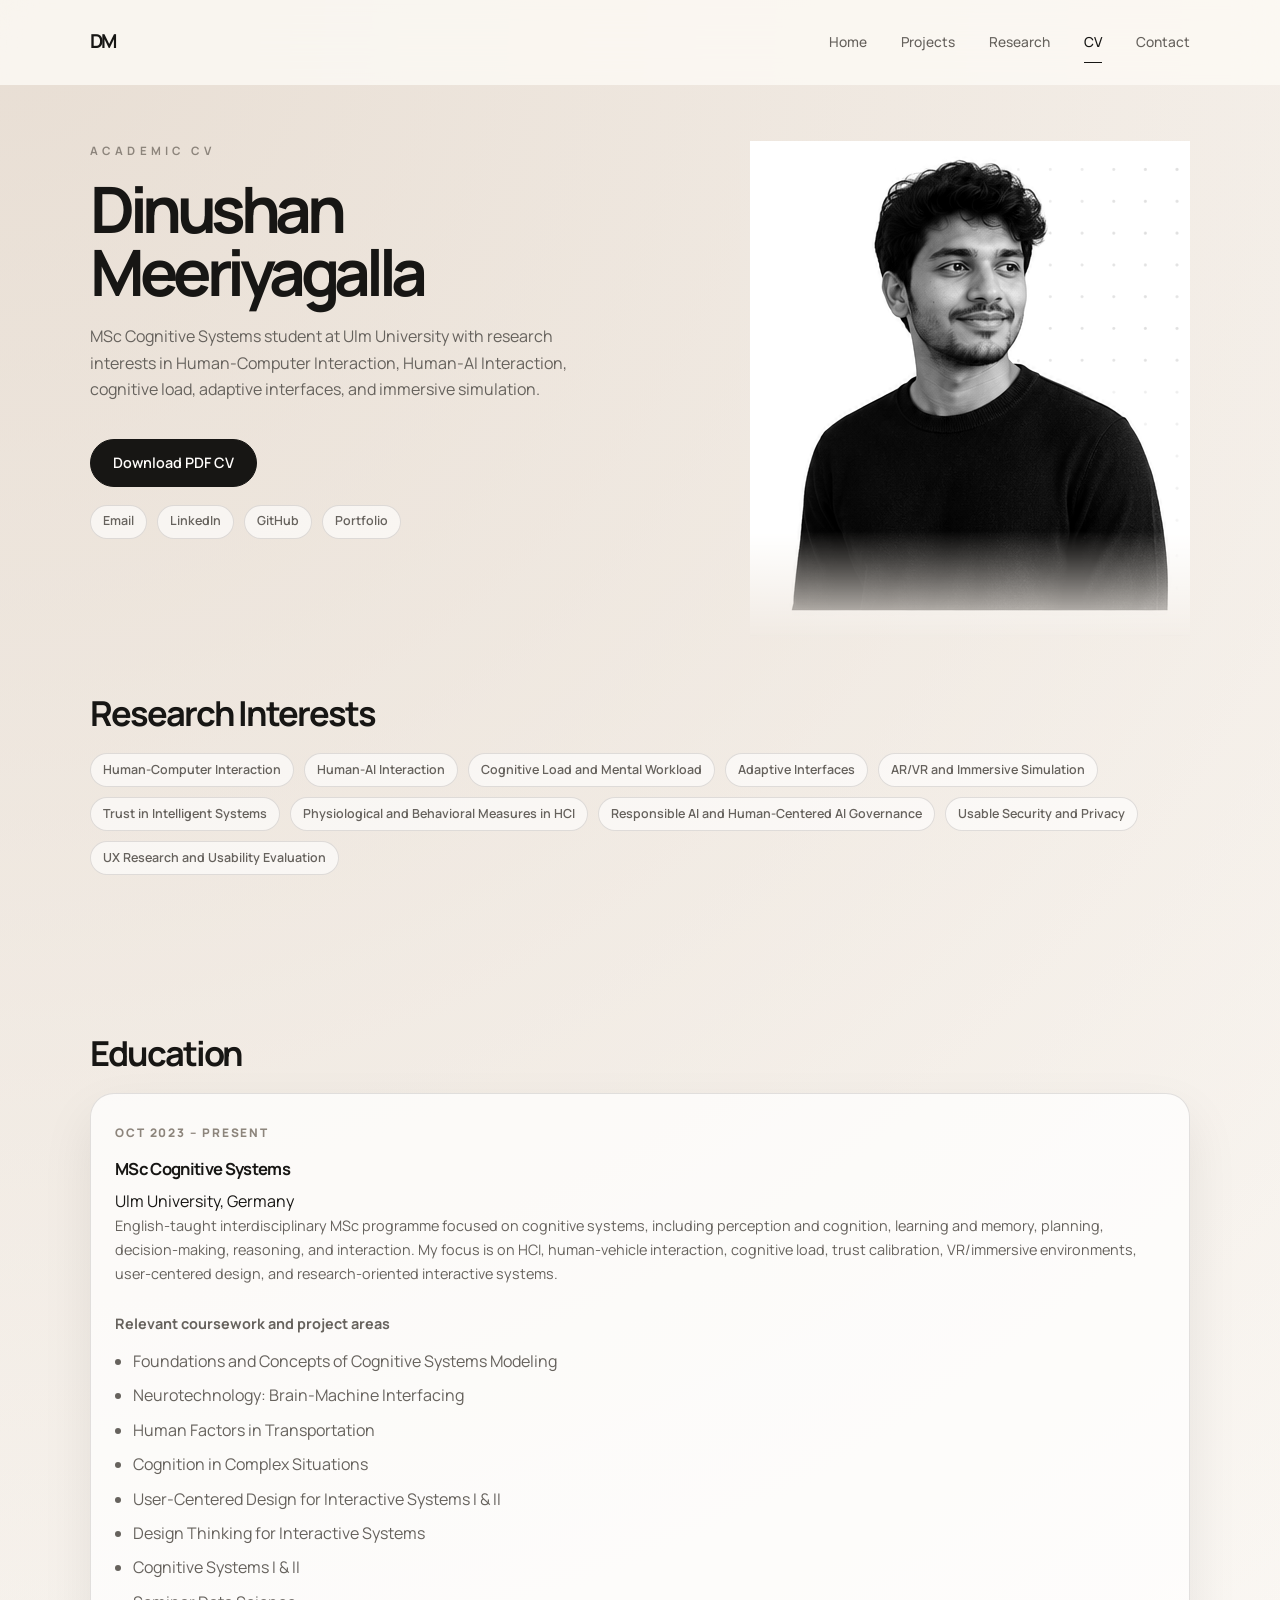
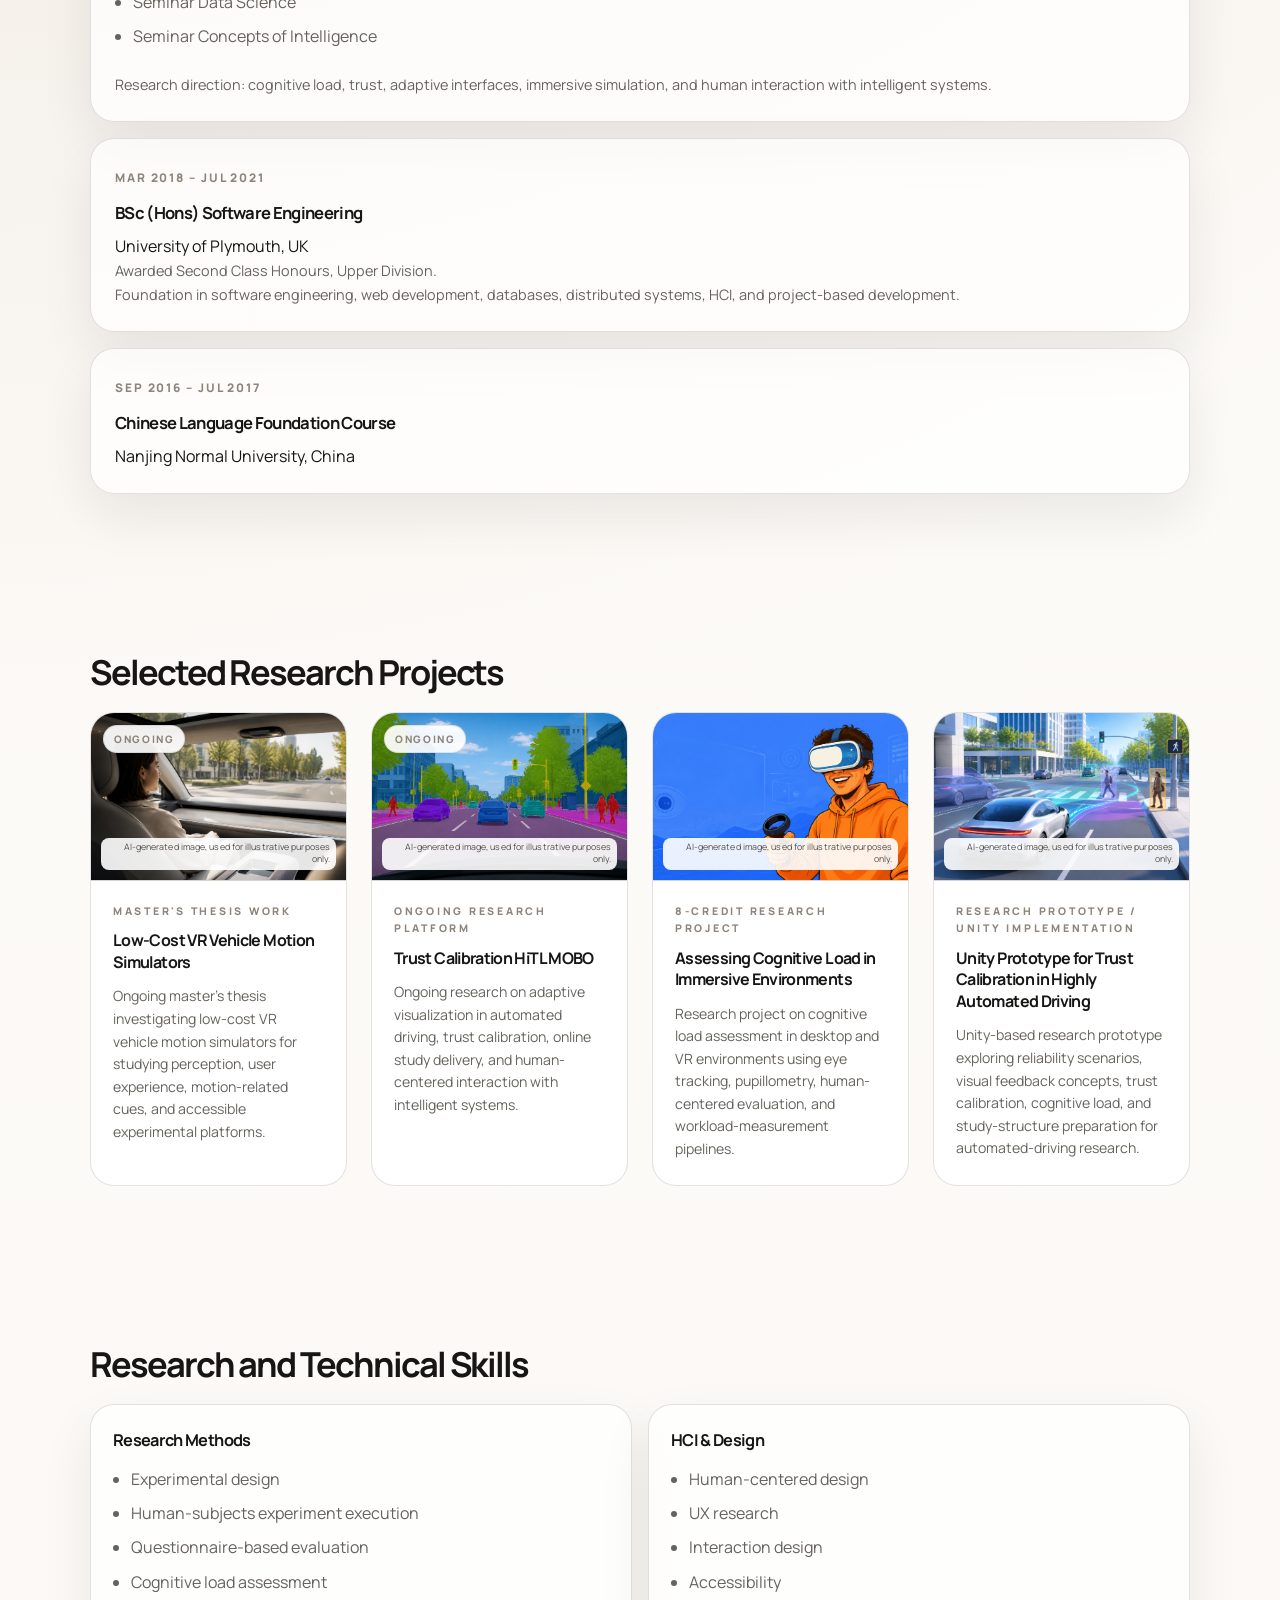
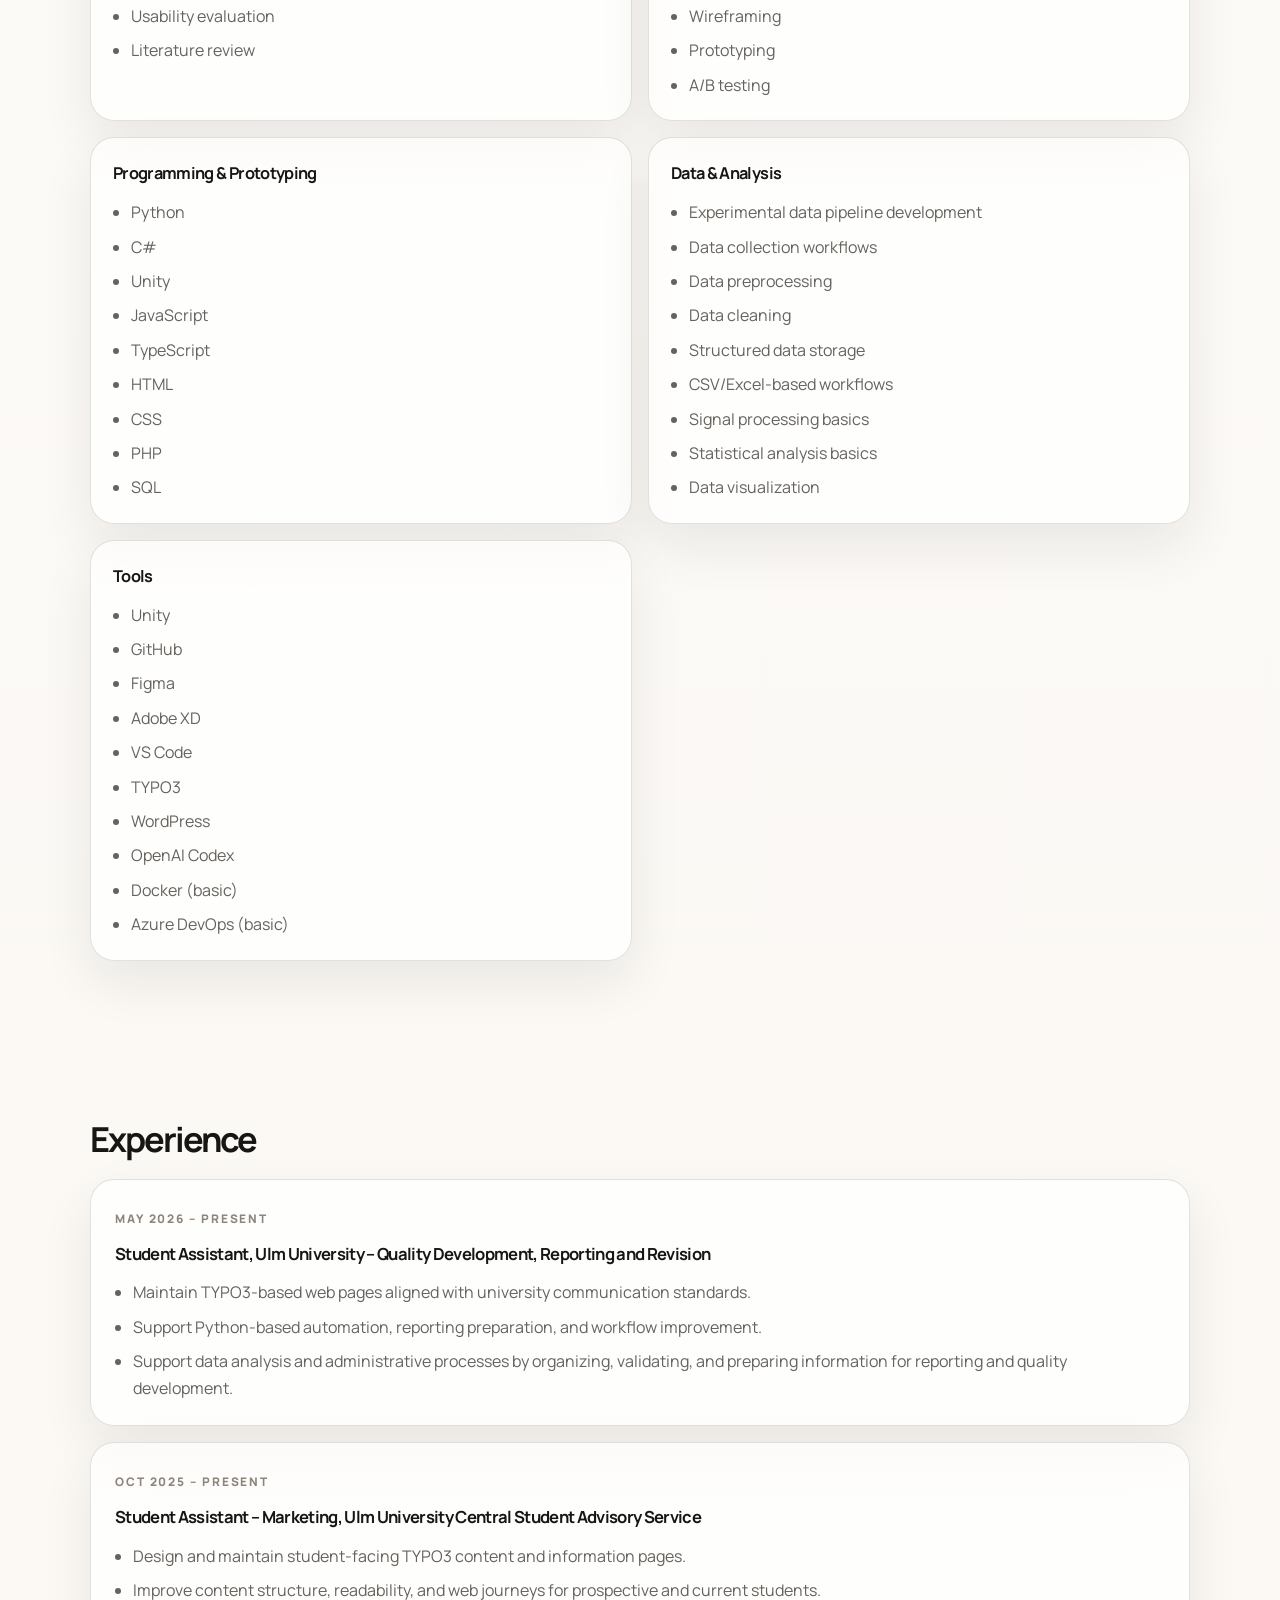
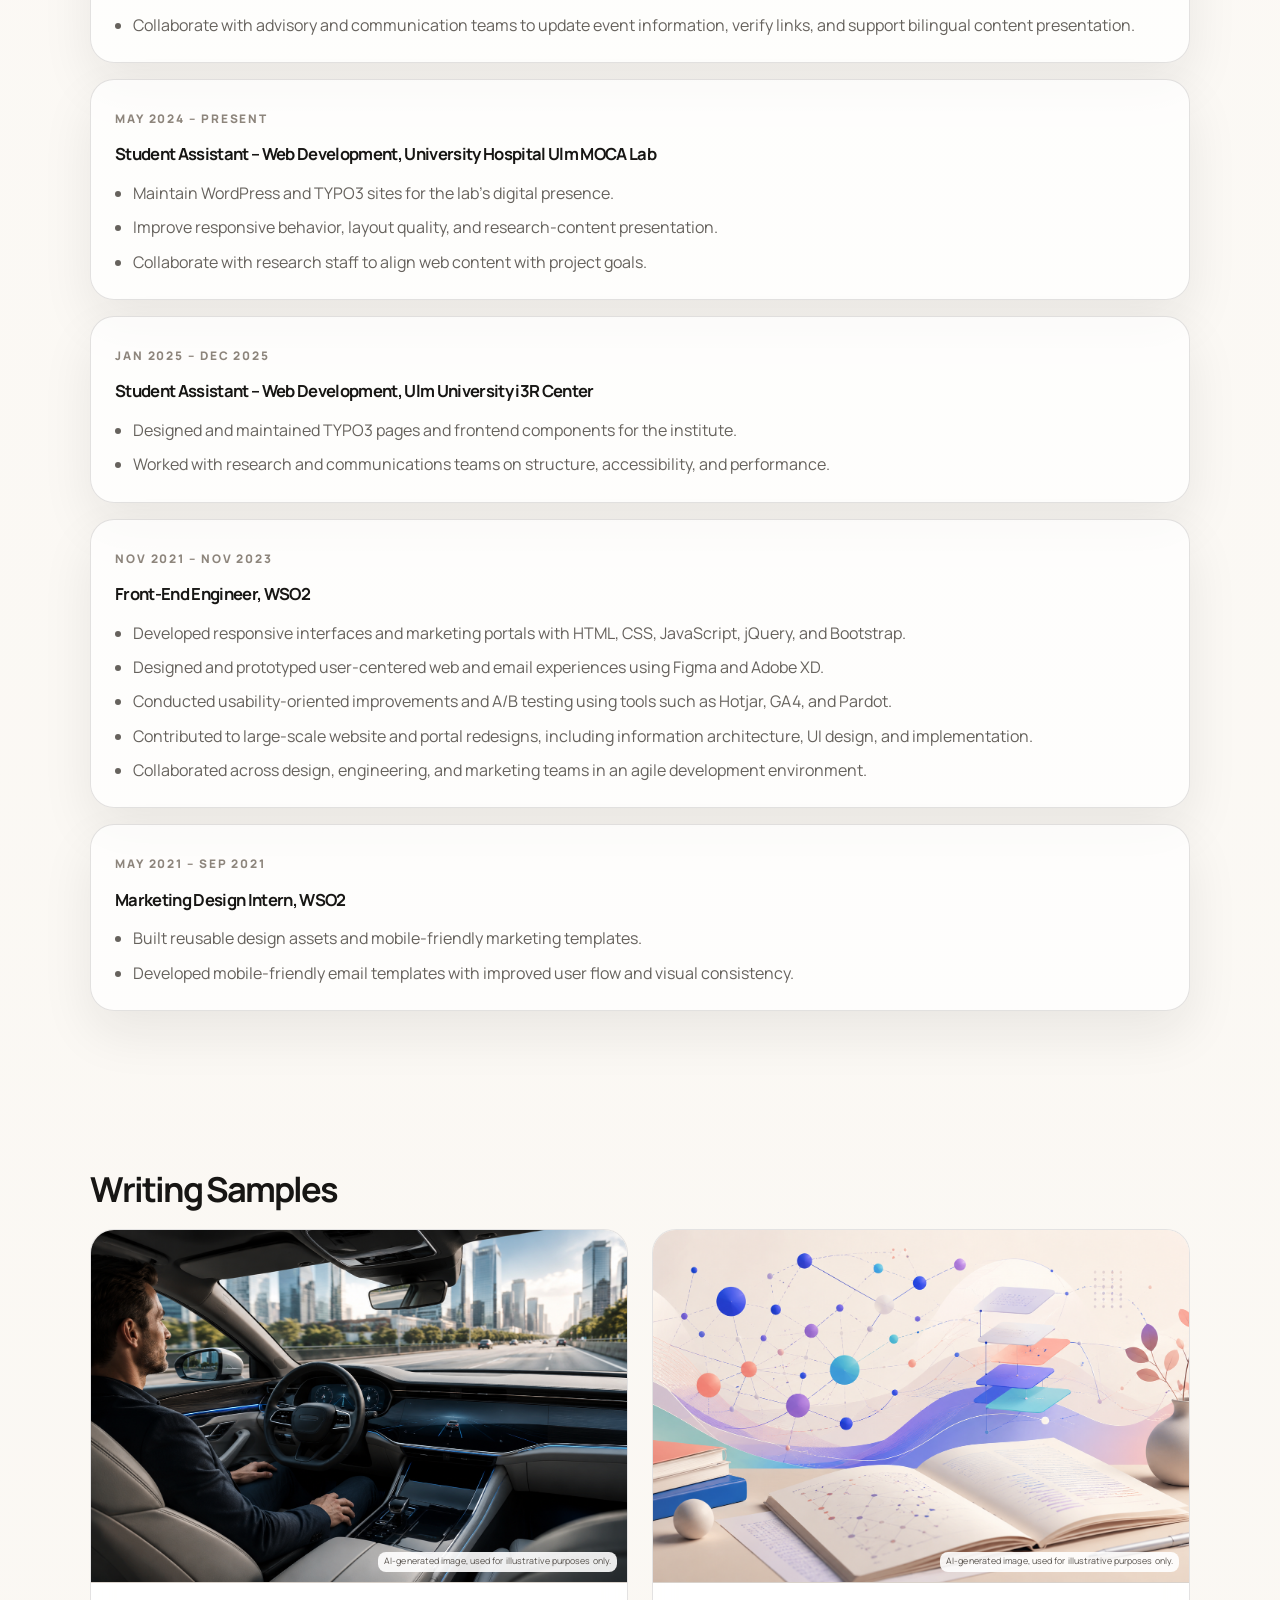
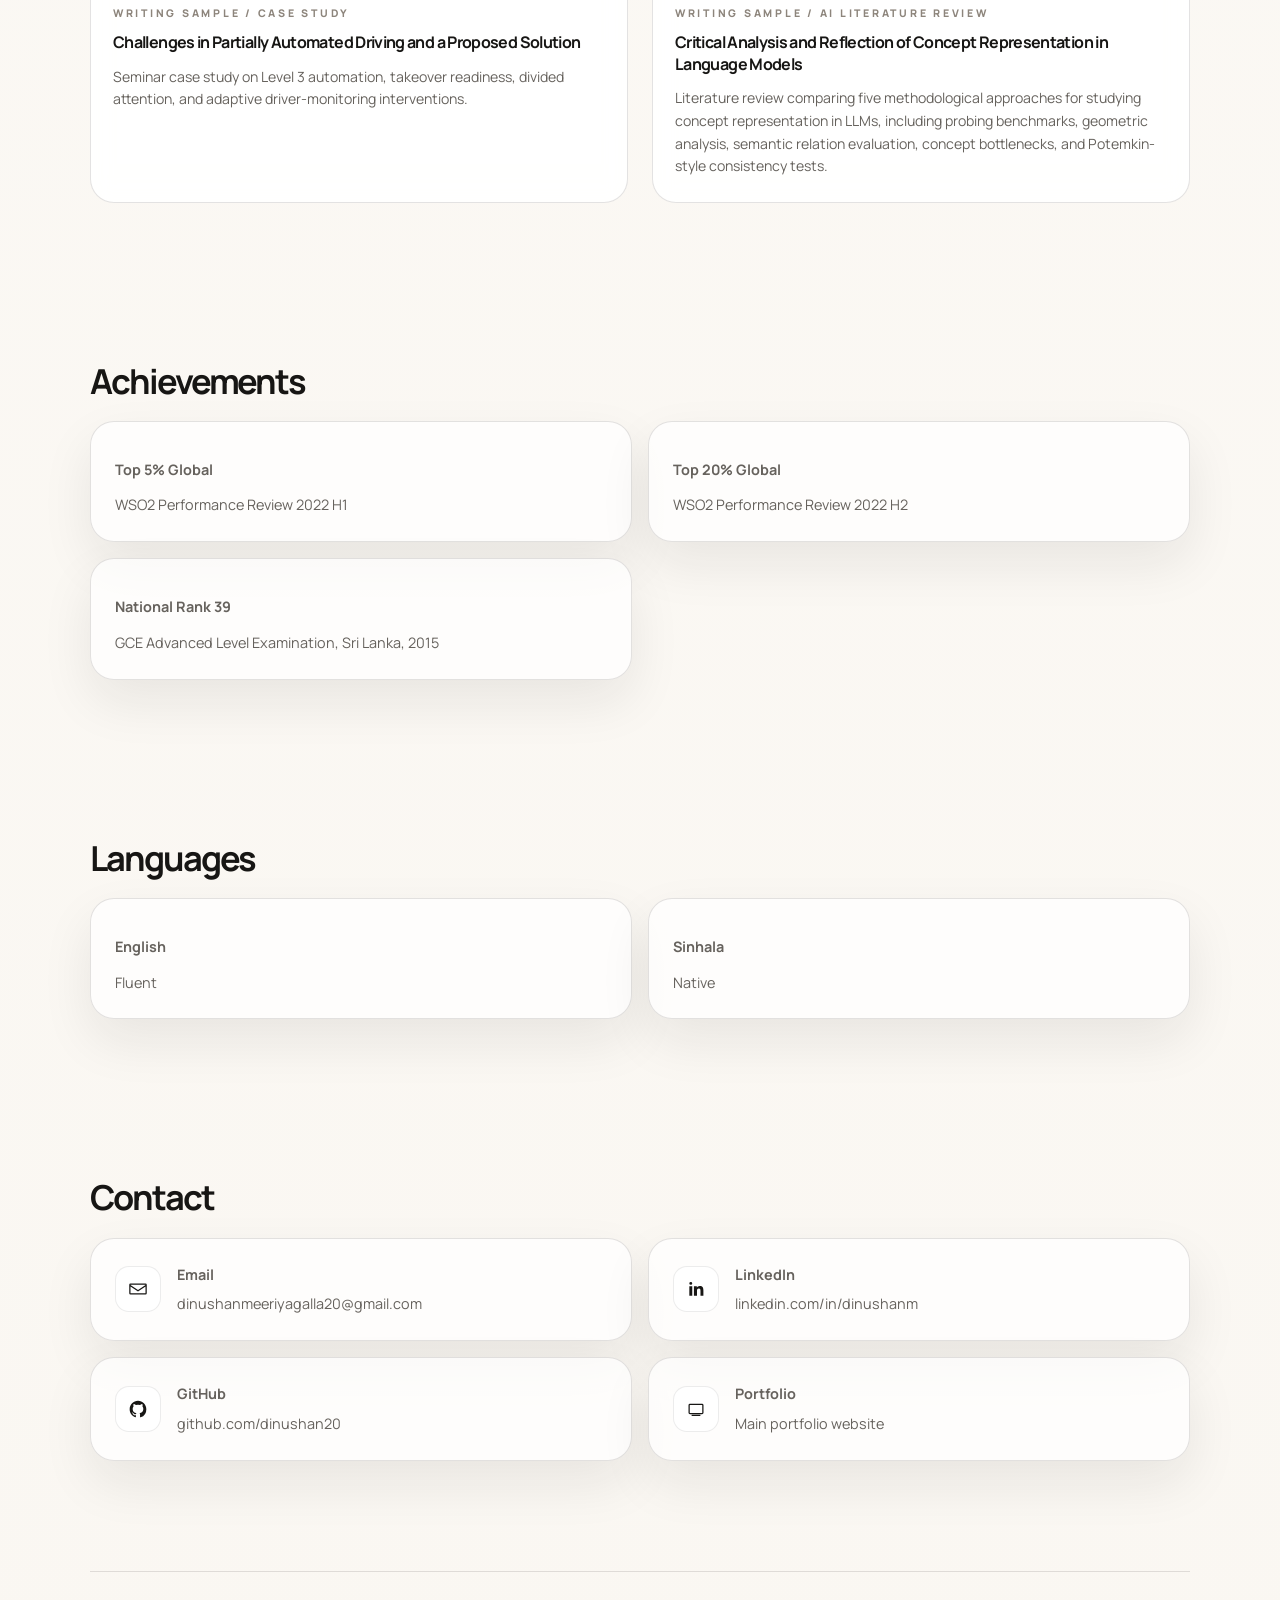
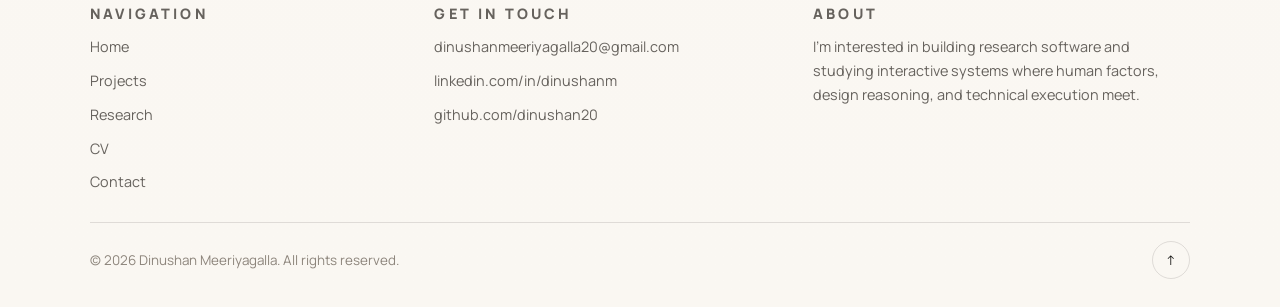
==== commit f7d1bb78: "Update CV page and assets" ====
--- a/cv.html
+++ b/cv.html
@@ -6,7 +6,7 @@
   <title>Dinushan Meeriyagalla | Academic CV</title>
   <meta
     name="description"
-    content="Academic CV of Dinushan Meeriyagalla, an MSc Cognitive Systems student focused on HCI, human-vehicle interaction, cognitive load, trust calibration, and research-oriented interactive systems."
+    content="Academic CV of Dinushan Meeriyagalla, an MSc Cognitive Systems student focused on Human-Computer Interaction, Human-AI Interaction, cognitive load, adaptive interfaces, and immersive simulation."
   />
   <link rel="preconnect" href="https://fonts.googleapis.com" />
   <link rel="preconnect" href="https://fonts.gstatic.com" crossorigin />
@@ -45,9 +45,9 @@
           <p class="eyebrow">Academic CV</p>
           <h1>Dinushan Meeriyagalla</h1>
           <p class="project-summary">
-            MSc Cognitive Systems student at Ulm University, focused on HCI,
-            human-vehicle interaction, cognitive load, trust calibration, and
-            research-oriented interactive systems.
+            MSc Cognitive Systems student at Ulm University with research
+            interests in Human-Computer Interaction, Human-AI Interaction,
+            cognitive load, adaptive interfaces, and immersive simulation.
           </p>
 
           <div class="hero-actions">
@@ -103,15 +103,15 @@
 
         <div class="project-tag-list reveal" aria-label="Research interests">
           <span class="project-tag">Human-Computer Interaction</span>
-          <span class="project-tag">Human-Vehicle Interaction</span>
-          <span class="project-tag">Trust Calibration</span>
-          <span class="project-tag">Cognitive Load</span>
-          <span class="project-tag">Eye Tracking and Pupillometry</span>
+          <span class="project-tag">Human-AI Interaction</span>
+          <span class="project-tag">Cognitive Load and Mental Workload</span>
           <span class="project-tag">Adaptive Interfaces</span>
-          <span class="project-tag">Automated Driving</span>
-          <span class="project-tag">VR / Immersive Environments</span>
-          <span class="project-tag">Research Software Engineering</span>
-          <span class="project-tag">User-Centered Design</span>
+          <span class="project-tag">AR/VR and Immersive Simulation</span>
+          <span class="project-tag">Trust in Intelligent Systems</span>
+          <span class="project-tag">Physiological and Behavioral Measures in HCI</span>
+          <span class="project-tag">Responsible AI and Human-Centered AI Governance</span>
+          <span class="project-tag">Usable Security and Privacy</span>
+          <span class="project-tag">UX Research and Usability Evaluation</span>
         </div>
       </div>
     </section>
@@ -128,14 +128,16 @@
             <h3>MSc Cognitive Systems</h3>
             <p>Ulm University, Germany</p>
             <p class="cv-timeline-note">
+
               English-taught interdisciplinary MSc programme focused on cognitive
               systems, including perception and cognition, learning and memory,
               planning, decision-making, reasoning, and interaction. My focus is
               on HCI, human-vehicle interaction, cognitive load, trust
               calibration, VR/immersive environments, user-centered design, and
               research-oriented interactive systems.
-            </p>
-            <p class="cv-timeline-note"><strong>Selected coursework and project areas</strong></p>
+            
+            </p><br>
+            <p class="cv-timeline-note"><strong>Relevant coursework and project areas</strong></p>
             <ul class="cv-compact-list">
               <li>Foundations and Concepts of Cognitive Systems Modeling</li>
               <li>Neurotechnology: Brain-Machine Interfacing</li>
@@ -147,12 +149,22 @@
               <li>Seminar Data Science</li>
               <li>Seminar Concepts of Intelligence</li>
             </ul>
+            <p class="cv-timeline-note">
+              <br>
+              Research direction: cognitive load, trust, adaptive interfaces,
+              immersive simulation, and human interaction with intelligent systems.
+            </p>
           </article>
 
           <article class="cv-timeline-item reveal">
             <time>Mar 2018 – Jul 2021</time>
             <h3>BSc (Hons) Software Engineering</h3>
             <p>University of Plymouth, UK</p>
+            <p class="cv-timeline-note">Awarded Second Class Honours, Upper Division.</p>
+            <p class="cv-timeline-note">
+              Foundation in software engineering, web development, databases,
+              distributed systems, HCI, and project-based development.
+            </p>
           </article>
 
           <article class="cv-timeline-item reveal">
@@ -171,6 +183,27 @@
         </div>
 
         <div class="project-grid">
+          <article class="project-card reveal">
+            <div class="project-image ai-image-shell">
+              <span class="project-status-chip">Ongoing</span>
+              <img
+                src="assets/cover-image-low-cost-driving_sim_comparison.png"
+                alt="Illustration comparing low-cost VR vehicle motion simulator concepts for immersive vehicle research"
+              />
+              <span class="ai-image-note">AI-generated image, used for illustrative purposes only.</span>
+            </div>
+
+            <div class="project-body">
+              <p class="project-type">Master&apos;s Thesis Work</p>
+              <h3>Low-Cost VR Vehicle Motion Simulators</h3>
+              <p>
+                Ongoing master&apos;s thesis investigating low-cost VR vehicle motion
+                simulators for studying perception, user experience, motion-related
+                cues, and accessible experimental platforms.
+              </p>
+            </div>
+          </article>
+
           <a
             class="project-card project-card-link reveal"
             href="project-trust-calibration.html"
@@ -189,9 +222,9 @@
               <p class="project-type">Ongoing Research Platform</p>
               <h3>Trust Calibration HiTL MOBO</h3>
               <p>
-                Ongoing research platform for adaptive automated-driving
-                visualizations, participant workflows, and human-in-the-loop Bayesian
-                optimization.
+                Ongoing research on adaptive visualization in automated driving,
+                trust calibration, online study delivery, and human-centered
+                interaction with intelligent systems.
               </p>
             </div>
           </a>
@@ -213,9 +246,9 @@
               <p class="project-type">8-Credit Research Project</p>
               <h3>Assessing Cognitive Load in Immersive Environments</h3>
               <p>
-                Research project comparing workload measures across desktop and VR
-                environments using eye tracking, pupillometry, and preprocessing
-                pipelines.
+                Research project on cognitive load assessment in desktop and VR
+                environments using eye tracking, pupillometry, human-centered
+                evaluation, and workload-measurement pipelines.
               </p>
             </div>
           </a>
@@ -237,35 +270,12 @@
               <p class="project-type">Research Prototype / Unity Implementation</p>
               <h3>Unity Prototype for Trust Calibration in Highly Automated Driving</h3>
               <p>
-                Early Unity-based prototype exploring reliability scenarios, visual
-                feedback concepts, and study-structure preparation for trust
-                calibration research.
+                Unity-based research prototype exploring reliability scenarios,
+                visual feedback concepts, trust calibration, cognitive load, and
+                study-structure preparation for automated-driving research.
               </p>
             </div>
           </a>
-
-          <a
-            class="project-card project-card-link reveal"
-            href="writing-partially-automated-driving-case-study.html"
-            aria-label="Open writing sample on partially automated driving"
-          >
-            <div class="project-image ai-image-shell">
-              <img
-                src="assets/cover-image-Challenges_in_Partially_Automated.png"
-                alt="Illustration of a partially automated vehicle in an urban setting with perception overlays and surrounding traffic cues"
-              />
-              <span class="ai-image-note">AI-generated image, used for illustrative purposes only.</span>
-            </div>
-
-            <div class="project-body">
-              <p class="project-type">Writing Sample / Case Study</p>
-              <h3>Challenges in Partially Automated Driving and a Proposed Solution</h3>
-              <p>
-                Literature-based case study on Level 3 automation, divided attention,
-                takeover readiness, and adaptive driver-monitoring interventions.
-              </p>
-            </div>
-          </a>
         </div>
       </div>
     </section>
@@ -273,75 +283,78 @@
     <section class="section">
       <div class="container">
         <div class="section-heading section-heading-compact reveal">
-          <h2>Technical Skills for Research</h2>
+          <h2>Research and Technical Skills</h2>
         </div>
 
         <div class="design-space-grid">
           <article class="design-space-card reveal">
-            <h3>Programming</h3>
+            <h3>Research Methods</h3>
+            <ul class="compact-list">
+              <li>Experimental design</li>
+              <li>Human-subjects experiment execution</li>
+              <li>Questionnaire-based evaluation</li>
+              <li>Cognitive load assessment</li>
+              <li>Usability evaluation</li>
+              <li>Literature review</li>
+            </ul>
+          </article>
+
+          <article class="design-space-card reveal">
+            <h3>HCI &amp; Design</h3>
+            <ul class="compact-list">
+              <li>Human-centered design</li>
+              <li>UX research</li>
+              <li>Interaction design</li>
+              <li>Accessibility</li>
+              <li>Wireframing</li>
+              <li>Prototyping</li>
+              <li>A/B testing</li>
+            </ul>
+          </article>
+
+          <article class="design-space-card reveal">
+            <h3>Programming &amp; Prototyping</h3>
             <ul class="compact-list">
               <li>Python</li>
+              <li>C#</li>
+              <li>Unity</li>
               <li>JavaScript</li>
               <li>TypeScript</li>
+              <li>HTML</li>
+              <li>CSS</li>
               <li>PHP</li>
               <li>SQL</li>
-              <li>C#</li>
             </ul>
           </article>
 
           <article class="design-space-card reveal">
-            <h3>Web and Research Systems</h3>
+            <h3>Data &amp; Analysis</h3>
             <ul class="compact-list">
-              <li>HTML</li>
-              <li>CSS</li>
-              <li>Flask</li>
-              <li>TYPO3</li>
-              <li>WordPress</li>
-            </ul>
-          </article>
-
-          <article class="design-space-card reveal">
-            <h3>Data and Experiment Work</h3>
-            <ul class="compact-list">
+              <li>Experimental data pipeline development</li>
+              <li>Data collection workflows</li>
               <li>Data preprocessing</li>
-              <li>CSV / JSON logging</li>
+              <li>Data cleaning</li>
+              <li>Structured data storage</li>
+              <li>CSV/Excel-based workflows</li>
               <li>Signal processing basics</li>
-              <li>Eye-tracking data</li>
-              <li>Pupillometry</li>
-              <li>Study workflow implementation</li>
-            </ul>
-          </article>
-
-          <article class="design-space-card reveal">
-            <h3>Research Prototyping</h3>
-            <ul class="compact-list">
-              <li>Unity</li>
-              <li>C#</li>
-              <li>Interactive simulation prototypes</li>
-              <li>Automated-driving scenario design</li>
-              <li>Study workflow implementation</li>
-            </ul>
-          </article>
-
-          <article class="design-space-card reveal">
-            <h3>Design and UX</h3>
-            <ul class="compact-list">
-              <li>Figma</li>
-              <li>Adobe XD</li>
-              <li>Wireframing</li>
-              <li>Prototyping</li>
-              <li>Accessibility</li>
-              <li>User-centered design</li>
+              <li>Statistical analysis basics</li>
+              <li>Data visualization</li>
             </ul>
           </article>
 
           <article class="design-space-card reveal">
             <h3>Tools</h3>
             <ul class="compact-list">
+              <li>Unity</li>
               <li>GitHub</li>
+              <li>Figma</li>
+              <li>Adobe XD</li>
+              <li>VS Code</li>
+              <li>TYPO3</li>
+              <li>WordPress</li>
+              <li>OpenAI Codex</li>
               <li>Docker (basic)</li>
               <li>Azure DevOps (basic)</li>
-              <li>VS Code</li>
             </ul>
           </article>
         </div>
@@ -361,6 +374,7 @@
             <ul class="cv-compact-list">
               <li>Maintain TYPO3-based web pages aligned with university communication standards.</li>
               <li>Support Python-based automation, reporting preparation, and workflow improvement.</li>
+              <li>Support data analysis and administrative processes by organizing, validating, and preparing information for reporting and quality development.</li>
             </ul>
           </article>
 
@@ -370,6 +384,7 @@
             <ul class="cv-compact-list">
               <li>Design and maintain student-facing TYPO3 content and information pages.</li>
               <li>Improve content structure, readability, and web journeys for prospective and current students.</li>
+              <li>Collaborate with advisory and communication teams to update event information, verify links, and support bilingual content presentation.</li>
             </ul>
           </article>
 
@@ -379,6 +394,7 @@
             <ul class="cv-compact-list">
               <li>Maintain WordPress and TYPO3 sites for the lab’s digital presence.</li>
               <li>Improve responsive behavior, layout quality, and research-content presentation.</li>
+              <li>Collaborate with research staff to align web content with project goals.</li>
             </ul>
           </article>
 
@@ -392,20 +408,14 @@
           </article>
 
           <article class="cv-timeline-item reveal">
-            <time>Oct 2024 – Jun 2025</time>
-            <h3>Student Assistant – Research, Ulm University Applied Cognitive Psychology</h3>
-            <ul class="cv-compact-list">
-              <li>Supported auditory perception studies involving binaural sound and scripted audio sequences.</li>
-              <li>Assisted with participant-data organization, signal-processing basics, and analysis workflows.</li>
-            </ul>
-          </article>
-
-          <article class="cv-timeline-item reveal">
             <time>Nov 2021 – Nov 2023</time>
             <h3>Front-End Engineer, WSO2</h3>
             <ul class="cv-compact-list">
               <li>Developed responsive interfaces and marketing portals with HTML, CSS, JavaScript, jQuery, and Bootstrap.</li>
-              <li>Led landing-page and email-template work with strong UX, accessibility, and experimentation focus.</li>
+              <li>Designed and prototyped user-centered web and email experiences using Figma and Adobe XD.</li>
+              <li>Conducted usability-oriented improvements and A/B testing using tools such as Hotjar, GA4, and Pardot.</li>
+              <li>Contributed to large-scale website and portal redesigns, including information architecture, UI design, and implementation.</li>
+              <li>Collaborated across design, engineering, and marketing teams in an agile development environment.</li>
             </ul>
           </article>
 
@@ -414,7 +424,7 @@
             <h3>Marketing Design Intern, WSO2</h3>
             <ul class="cv-compact-list">
               <li>Built reusable design assets and mobile-friendly marketing templates.</li>
-              <li>Supported design production aligned with brand and user-experience goals.</li>
+              <li>Developed mobile-friendly email templates with improved user flow and visual consistency.</li>
             </ul>
           </article>
         </div>
@@ -494,6 +504,31 @@
           <article class="status-card reveal">
             <p><strong>Top 20% Global</strong></p>
             <p>WSO2 Performance Review 2022 H2</p>
+          </article>
+
+          <article class="status-card reveal">
+            <p><strong>National Rank 39</strong></p>
+            <p>GCE Advanced Level Examination, Sri Lanka, 2015</p>
+          </article>
+        </div>
+      </div>
+    </section>
+
+    <section class="section status-section">
+      <div class="container">
+        <div class="section-heading section-heading-compact reveal">
+          <h2>Languages</h2>
+        </div>
+
+        <div class="status-grid">
+          <article class="status-card reveal">
+            <p><strong>English</strong></p>
+            <p>Fluent</p>
+          </article>
+
+          <article class="status-card reveal">
+            <p><strong>Sinhala</strong></p>
+            <p>Native</p>
           </article>
         </div>
       </div>
--- a/style.css
+++ b/style.css
@@ -2184,8 +2184,19 @@
   }
 
   .hero-grid,
-  .footer-shell {
+  .footer-shell,
+  .project-hero-grid,
+  .project-hero-grid--stacked-title {
     grid-template-columns: 1fr;
+  }
+
+  .project-hero-copy,
+  .project-hero-visual {
+    width: 100%;
+  }
+
+  .project-hero-visual {
+    justify-self: stretch;
   }
 
   .project-detail-grid,
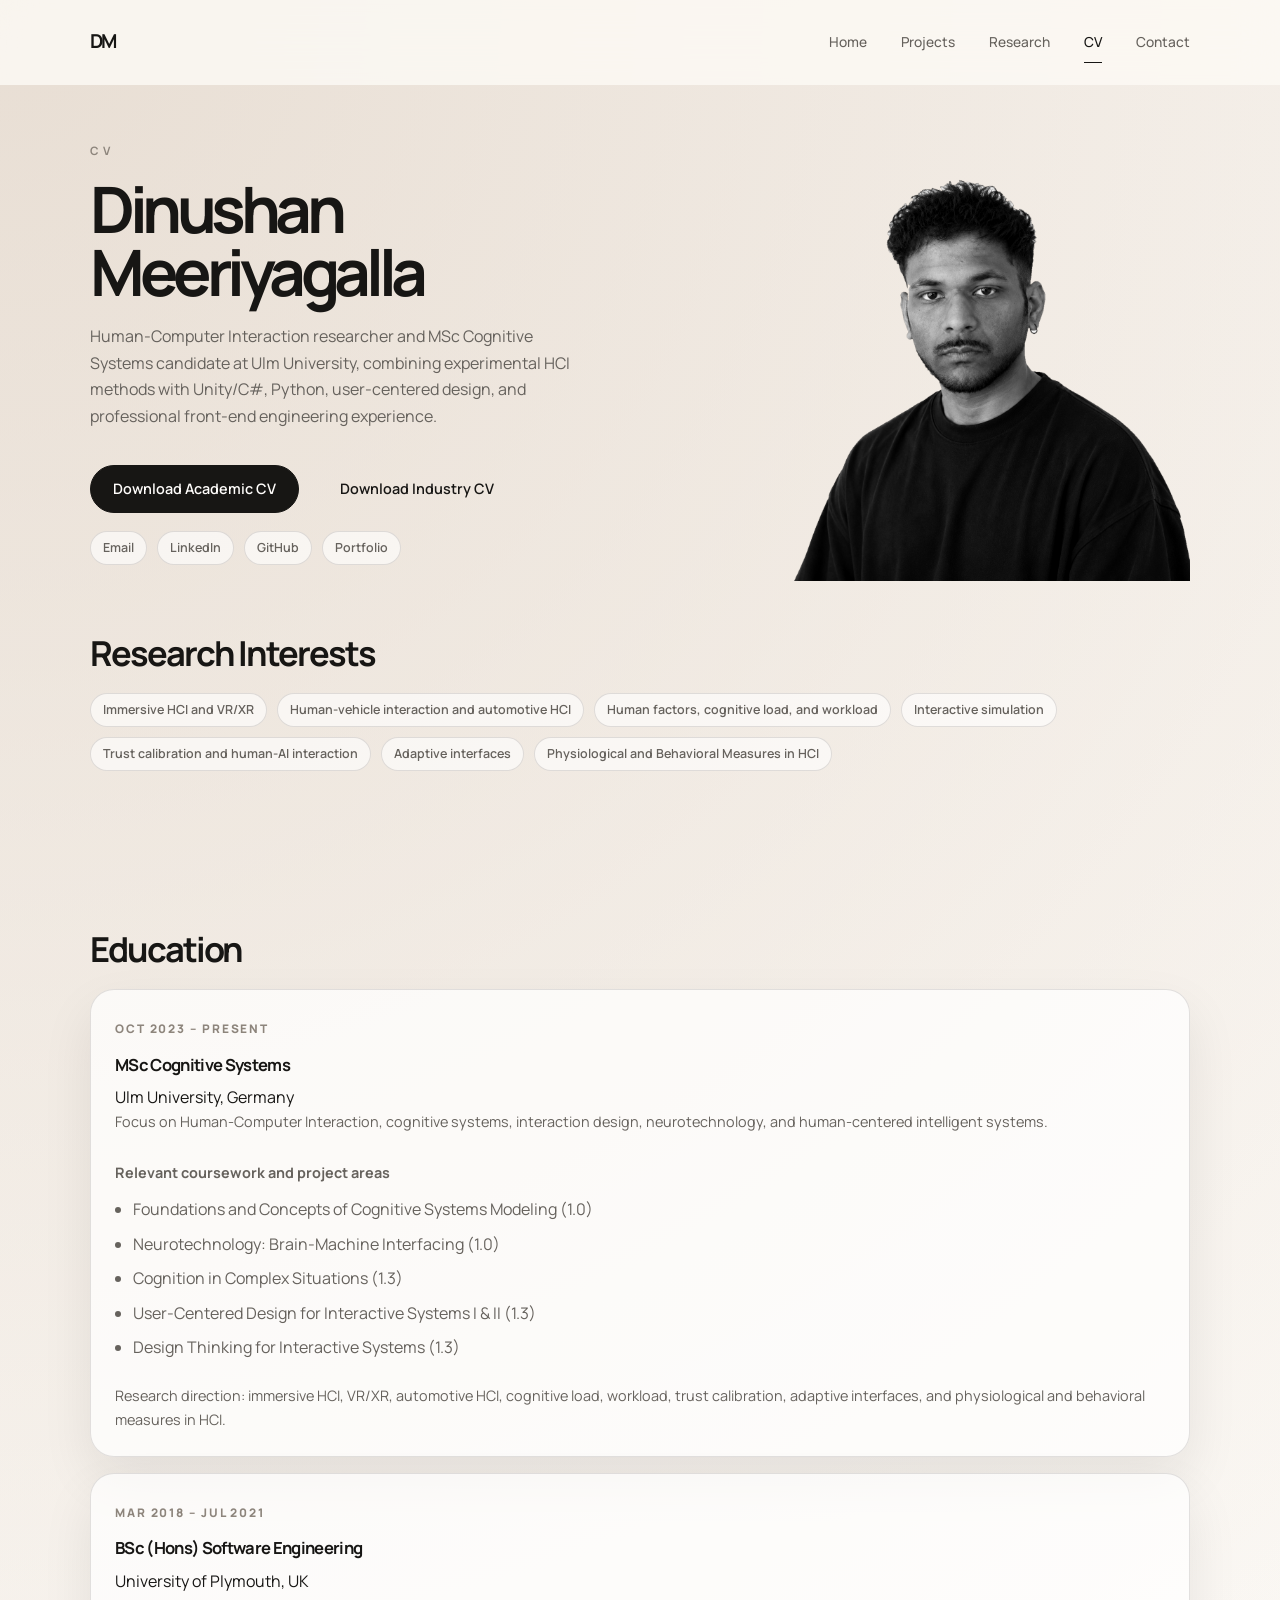
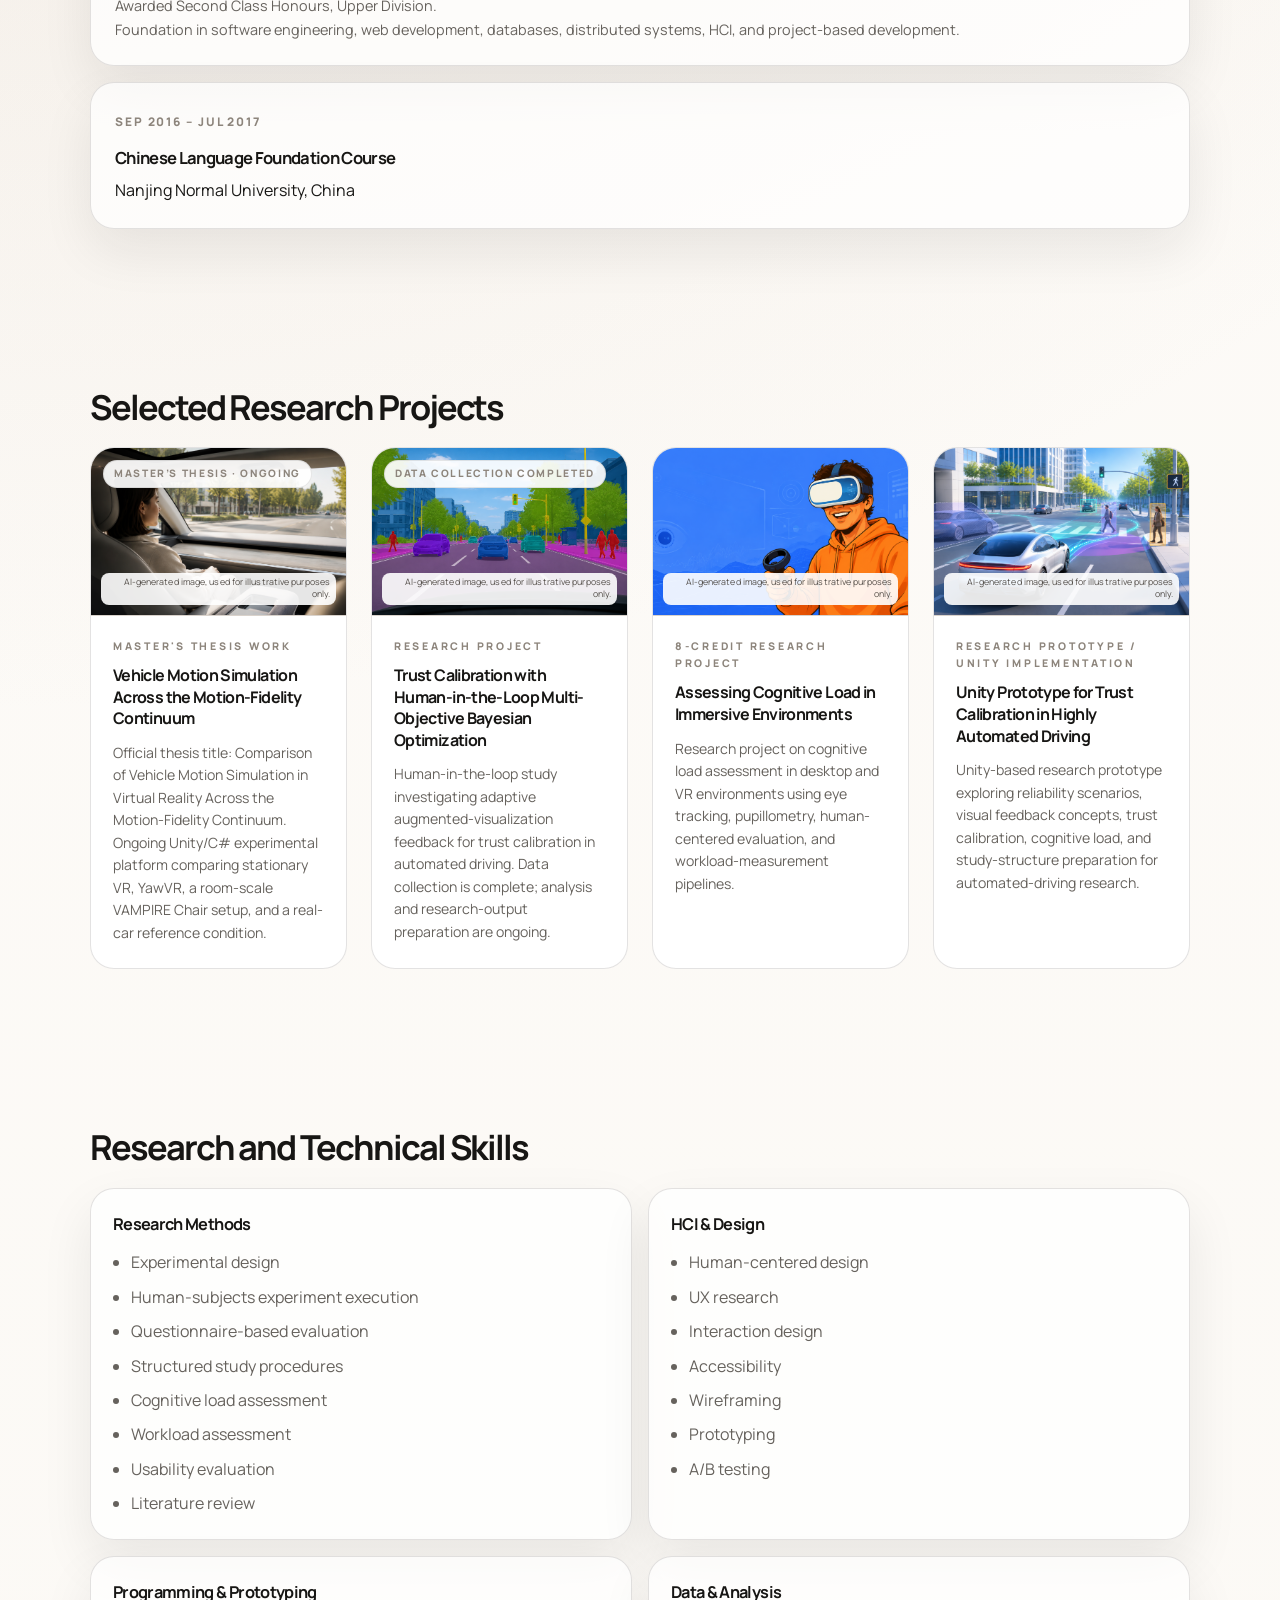
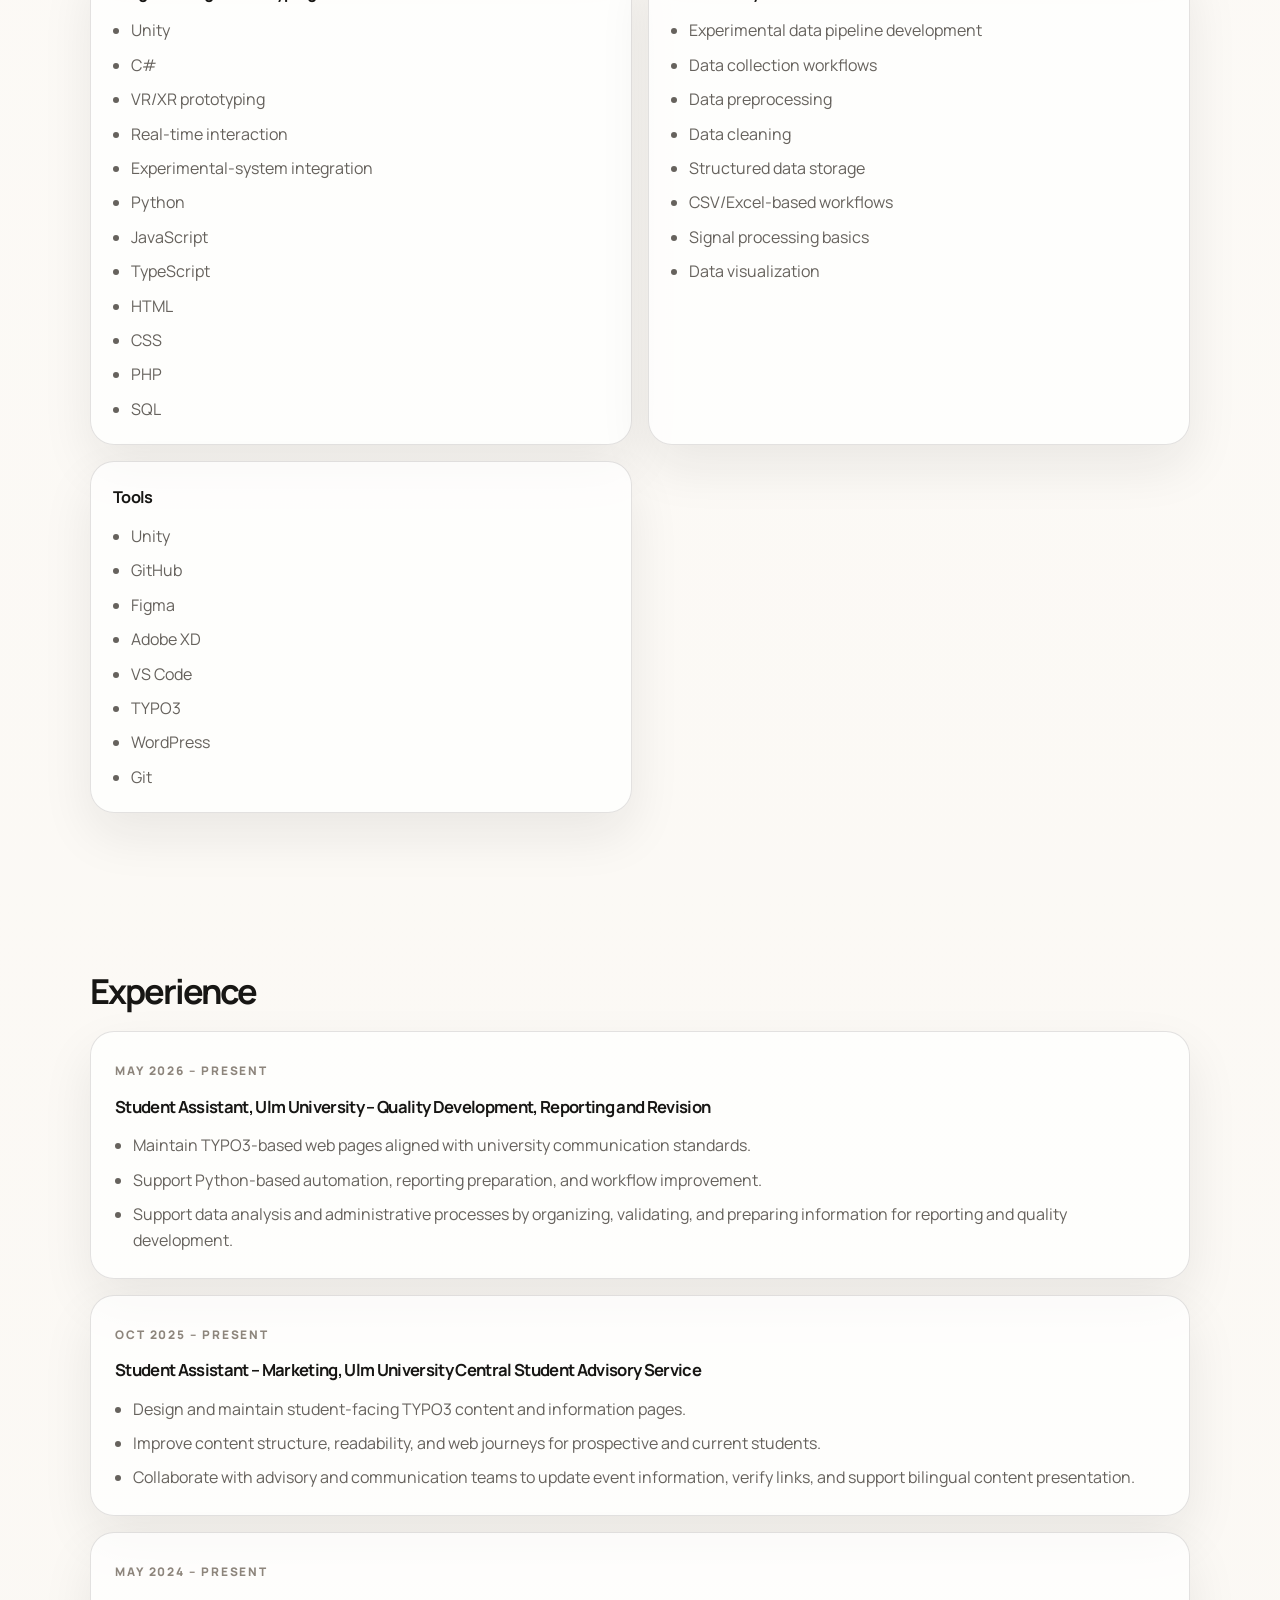
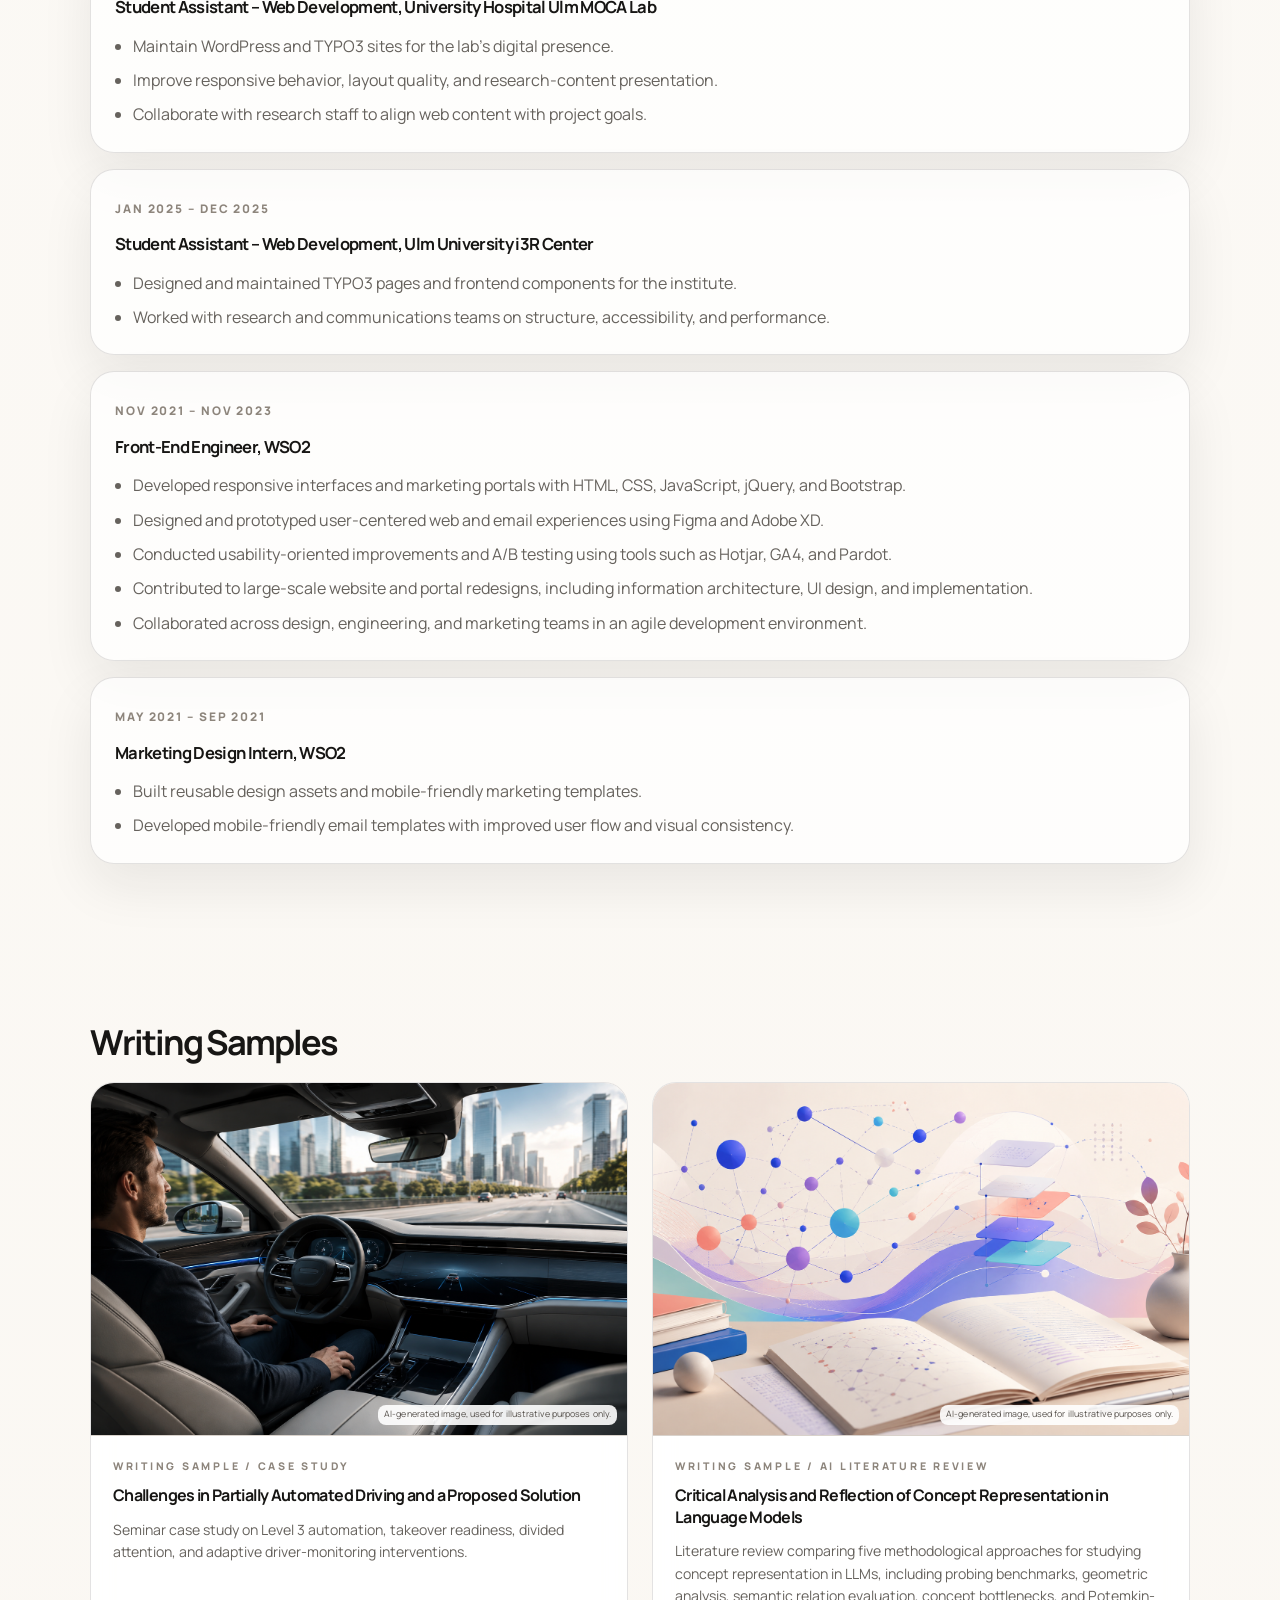
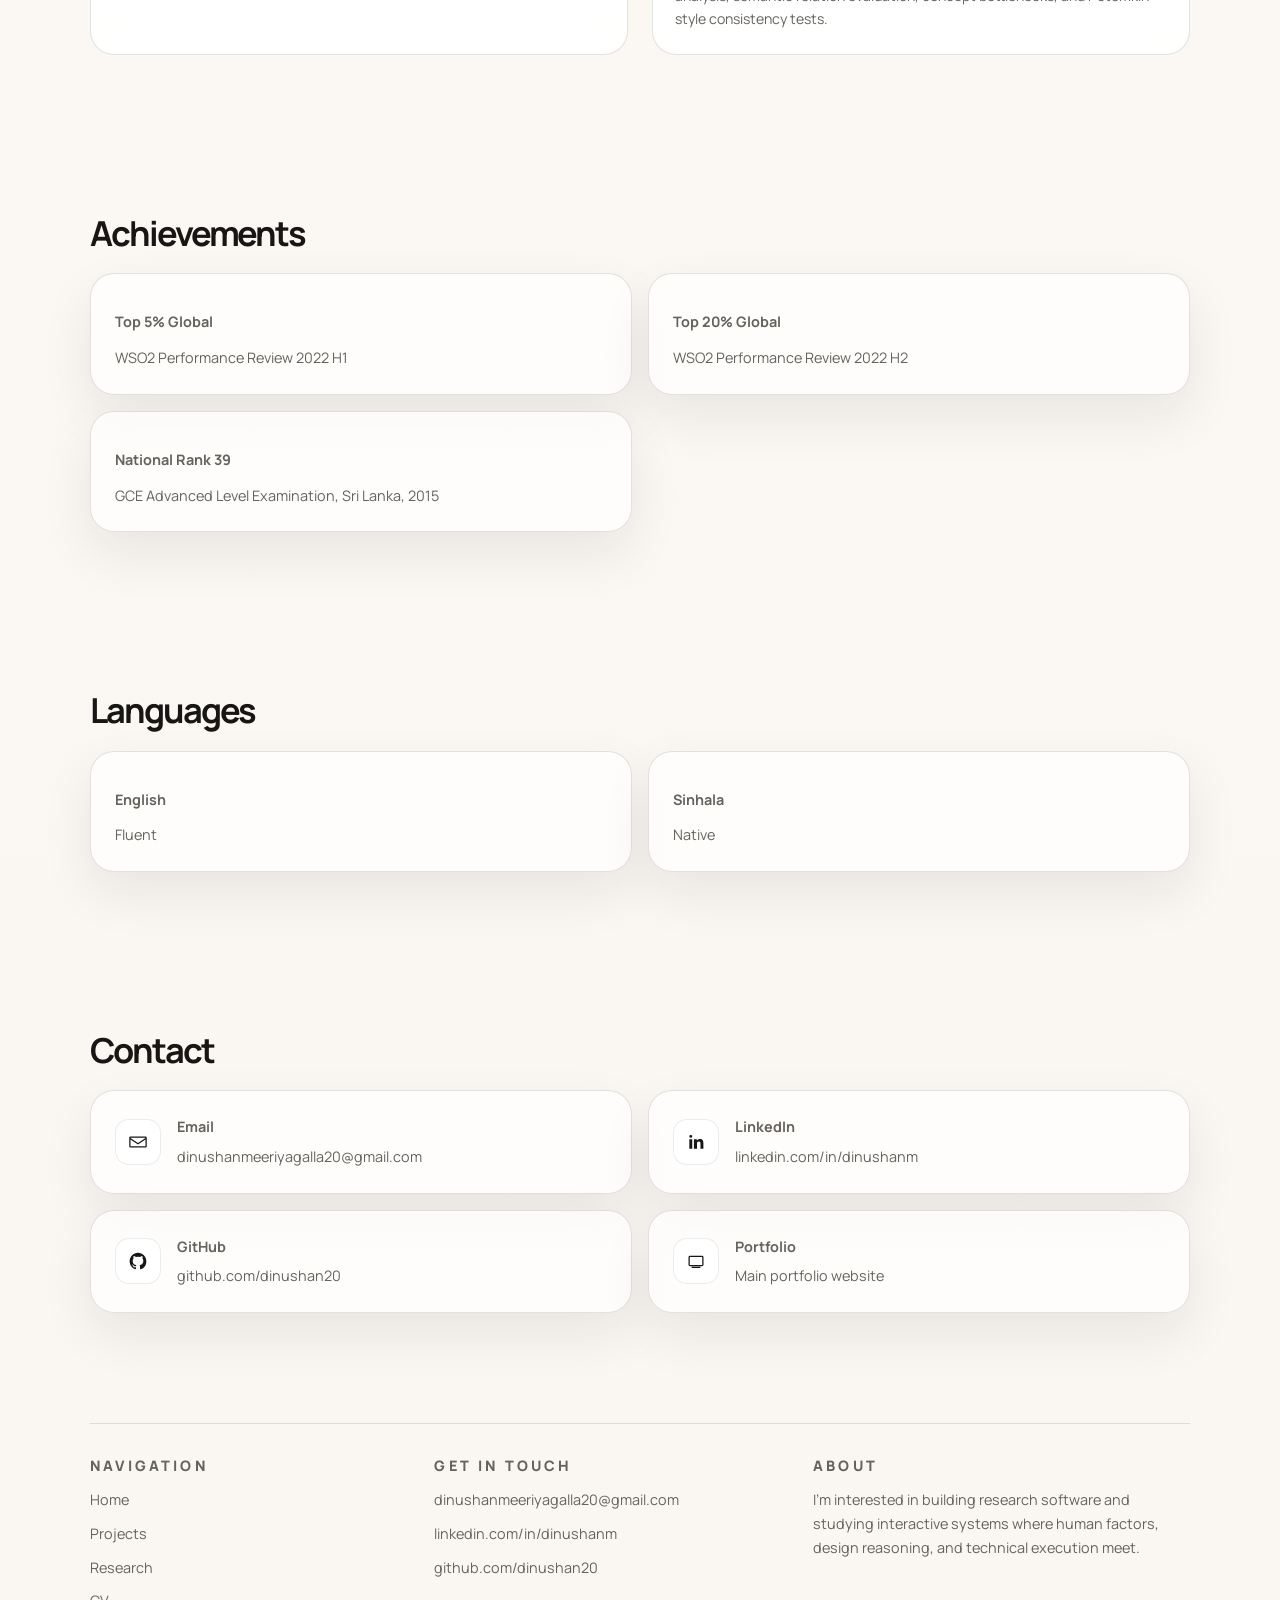
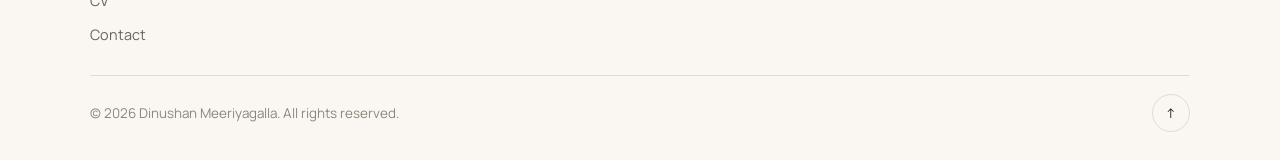
==== commit a4292c1f: "Update portfolio content and portraits" ====
--- a/cv.html
+++ b/cv.html
@@ -3,17 +3,24 @@
 <head>
   <meta charset="UTF-8" />
   <meta name="viewport" content="width=device-width, initial-scale=1.0" />
-  <title>Dinushan Meeriyagalla | Academic CV</title>
+  <title>Dinushan Meeriyagalla | Academic &amp; Industry CV</title>
   <meta
     name="description"
-    content="Academic CV of Dinushan Meeriyagalla, an MSc Cognitive Systems student focused on Human-Computer Interaction, Human-AI Interaction, cognitive load, adaptive interfaces, and immersive simulation."
+    content="Academic and industry CV page for Dinushan Meeriyagalla, an MSc Cognitive Systems candidate focused on immersive HCI, VR/XR, automotive HCI, trust calibration, UX engineering, and front-end development."
   />
+  <meta property="og:title" content="Dinushan Meeriyagalla | Academic &amp; Industry CV" />
+  <meta
+    property="og:description"
+    content="Download the latest Academic CV and Industry CV for Dinushan Meeriyagalla and view a concise profile of current HCI, VR/XR, automotive HCI, and UX engineering work."
+  />
+  <meta property="og:type" content="profile" />
   <link rel="preconnect" href="https://fonts.googleapis.com" />
   <link rel="preconnect" href="https://fonts.gstatic.com" crossorigin />
   <link
     href="https://fonts.googleapis.com/css2?family=Manrope:wght@400;500;600;700;800&amp;display=swap"
     rel="stylesheet"
   />
+  <link rel="icon" type="image/svg+xml" href="assets/favicon.svg" />
   <link rel="stylesheet" href="style.css" />
 </head>
 <body class="project-detail-page cv-page">
@@ -42,22 +49,29 @@
     <section class="project-hero-section">
       <div class="container project-hero-grid">
         <div class="project-heading reveal">
-          <p class="eyebrow">Academic CV</p>
+          <p class="eyebrow">CV</p>
           <h1>Dinushan Meeriyagalla</h1>
           <p class="project-summary">
-            MSc Cognitive Systems student at Ulm University with research
-            interests in Human-Computer Interaction, Human-AI Interaction,
-            cognitive load, adaptive interfaces, and immersive simulation.
+            Human-Computer Interaction researcher and MSc Cognitive Systems
+            candidate at Ulm University, combining experimental HCI methods with
+            Unity/C#, Python, user-centered design, and professional front-end
+            engineering experience.
           </p>
 
           <div class="hero-actions">
             <a
               class="btn btn-primary"
-              href="assets/Dinushan_Meeriyagalla_CV.pdf"
-              target="_blank"
-              rel="noopener noreferrer"
+              href="assets/Academic_CV_Dinushantha_Meeriyagalla.pdf"
+              download
             >
-              Download PDF CV
+              Download Academic CV
+            </a>
+            <a
+              class="btn btn-secondary"
+              href="assets/Industry_CV_Dinushantha_Meeriyagalla.pdf"
+              download
+            >
+              Download Industry CV
             </a>
           </div>
 
@@ -85,8 +99,8 @@
 
         <div class="project-hero-visual cv-hero-portrait-shell reveal" aria-label="Portrait of Dinushan Meeriyagalla">
           <img
-            src="assets/reference-portrait.png"
-            alt="Portrait of Dinushan Meeriyagalla"
+            src="assets/dinushan_front_looking_portrait_transparent.png"
+            alt="Front-looking portrait of Dinushan Meeriyagalla"
             class="cv-hero-portrait"
           />
         </div>
@@ -102,16 +116,13 @@
         </div>
 
         <div class="project-tag-list reveal" aria-label="Research interests">
-          <span class="project-tag">Human-Computer Interaction</span>
-          <span class="project-tag">Human-AI Interaction</span>
-          <span class="project-tag">Cognitive Load and Mental Workload</span>
-          <span class="project-tag">Adaptive Interfaces</span>
-          <span class="project-tag">AR/VR and Immersive Simulation</span>
-          <span class="project-tag">Trust in Intelligent Systems</span>
+          <span class="project-tag">Immersive HCI and VR/XR</span>
+          <span class="project-tag">Human-vehicle interaction and automotive HCI</span>
+          <span class="project-tag">Human factors, cognitive load, and workload</span>
+          <span class="project-tag">Interactive simulation</span>
+          <span class="project-tag">Trust calibration and human-AI interaction</span>
+          <span class="project-tag">Adaptive interfaces</span>
           <span class="project-tag">Physiological and Behavioral Measures in HCI</span>
-          <span class="project-tag">Responsible AI and Human-Centered AI Governance</span>
-          <span class="project-tag">Usable Security and Privacy</span>
-          <span class="project-tag">UX Research and Usability Evaluation</span>
         </div>
       </div>
     </section>
@@ -129,30 +140,24 @@
             <p>Ulm University, Germany</p>
             <p class="cv-timeline-note">
 
-              English-taught interdisciplinary MSc programme focused on cognitive
-              systems, including perception and cognition, learning and memory,
-              planning, decision-making, reasoning, and interaction. My focus is
-              on HCI, human-vehicle interaction, cognitive load, trust
-              calibration, VR/immersive environments, user-centered design, and
-              research-oriented interactive systems.
+              Focus on Human-Computer Interaction, cognitive systems,
+              interaction design, neurotechnology, and human-centered intelligent
+              systems.
             
             </p><br>
             <p class="cv-timeline-note"><strong>Relevant coursework and project areas</strong></p>
             <ul class="cv-compact-list">
-              <li>Foundations and Concepts of Cognitive Systems Modeling</li>
-              <li>Neurotechnology: Brain-Machine Interfacing</li>
-              <li>Human Factors in Transportation</li>
-              <li>Cognition in Complex Situations</li>
-              <li>User-Centered Design for Interactive Systems I &amp; II</li>
-              <li>Design Thinking for Interactive Systems</li>
-              <li>Cognitive Systems I &amp; II</li>
-              <li>Seminar Data Science</li>
-              <li>Seminar Concepts of Intelligence</li>
+              <li>Foundations and Concepts of Cognitive Systems Modeling (1.0)</li>
+              <li>Neurotechnology: Brain-Machine Interfacing (1.0)</li>
+              <li>Cognition in Complex Situations (1.3)</li>
+              <li>User-Centered Design for Interactive Systems I &amp; II (1.3)</li>
+              <li>Design Thinking for Interactive Systems (1.3)</li>
             </ul>
             <p class="cv-timeline-note">
               <br>
-              Research direction: cognitive load, trust, adaptive interfaces,
-              immersive simulation, and human interaction with intelligent systems.
+              Research direction: immersive HCI, VR/XR, automotive HCI, cognitive
+              load, workload, trust calibration, adaptive interfaces, and
+              physiological and behavioral measures in HCI.
             </p>
           </article>
 
@@ -183,34 +188,39 @@
         </div>
 
         <div class="project-grid">
-          <article class="project-card reveal">
+          <a
+            class="project-card project-card-link reveal"
+            href="project-vehicle-motion-simulation.html"
+            aria-label="Open Comparison of Vehicle Motion Simulation in Virtual Reality Across the Motion-Fidelity Continuum thesis page"
+          >
             <div class="project-image ai-image-shell">
-              <span class="project-status-chip">Ongoing</span>
+              <span class="project-status-chip">Master’s Thesis · Ongoing</span>
               <img
                 src="assets/cover-image-low-cost-driving_sim_comparison.png"
-                alt="Illustration comparing low-cost VR vehicle motion simulator concepts for immersive vehicle research"
+                alt="Illustration representing vehicle motion simulation across the motion-fidelity continuum in virtual reality"
               />
               <span class="ai-image-note">AI-generated image, used for illustrative purposes only.</span>
             </div>
 
             <div class="project-body">
               <p class="project-type">Master&apos;s Thesis Work</p>
-              <h3>Low-Cost VR Vehicle Motion Simulators</h3>
+              <h3>Vehicle Motion Simulation Across the Motion-Fidelity Continuum</h3>
               <p>
-                Ongoing master&apos;s thesis investigating low-cost VR vehicle motion
-                simulators for studying perception, user experience, motion-related
-                cues, and accessible experimental platforms.
+                Official thesis title: Comparison of Vehicle Motion Simulation in
+                Virtual Reality Across the Motion-Fidelity Continuum. Ongoing
+                Unity/C# experimental platform comparing stationary VR, YawVR, a
+                room-scale VAMPIRE Chair setup, and a real-car reference condition.
               </p>
             </div>
-          </article>
+          </a>
 
           <a
             class="project-card project-card-link reveal"
             href="project-trust-calibration.html"
-            aria-label="Open Trust Calibration HiTL MOBO project page"
+            aria-label="Open Trust Calibration HITL-MOBO project page"
           >
             <div class="project-image ai-image-shell">
-              <span class="project-status-chip">Ongoing</span>
+              <span class="project-status-chip">Data Collection Completed</span>
               <img
                 src="assets/cover-image-trust-calibration.png"
                 alt="Illustration of automated-driving trust calibration concepts with augmented traffic cues and highlighted roadway context"
@@ -219,12 +229,12 @@
             </div>
 
             <div class="project-body">
-              <p class="project-type">Ongoing Research Platform</p>
-              <h3>Trust Calibration HiTL MOBO</h3>
+              <p class="project-type">Research Project</p>
+              <h3>Trust Calibration with Human-in-the-Loop Multi-Objective Bayesian Optimization</h3>
               <p>
-                Ongoing research on adaptive visualization in automated driving,
-                trust calibration, online study delivery, and human-centered
-                interaction with intelligent systems.
+                Human-in-the-loop study investigating adaptive augmented-visualization
+                feedback for trust calibration in automated driving. Data collection
+                is complete; analysis and research-output preparation are ongoing.
               </p>
             </div>
           </a>
@@ -293,7 +303,9 @@
               <li>Experimental design</li>
               <li>Human-subjects experiment execution</li>
               <li>Questionnaire-based evaluation</li>
+              <li>Structured study procedures</li>
               <li>Cognitive load assessment</li>
+              <li>Workload assessment</li>
               <li>Usability evaluation</li>
               <li>Literature review</li>
             </ul>
@@ -315,9 +327,12 @@
           <article class="design-space-card reveal">
             <h3>Programming &amp; Prototyping</h3>
             <ul class="compact-list">
+              <li>Unity</li>
+              <li>C#</li>
+              <li>VR/XR prototyping</li>
+              <li>Real-time interaction</li>
+              <li>Experimental-system integration</li>
               <li>Python</li>
-              <li>C#</li>
-              <li>Unity</li>
               <li>JavaScript</li>
               <li>TypeScript</li>
               <li>HTML</li>
@@ -337,7 +352,6 @@
               <li>Structured data storage</li>
               <li>CSV/Excel-based workflows</li>
               <li>Signal processing basics</li>
-              <li>Statistical analysis basics</li>
               <li>Data visualization</li>
             </ul>
           </article>
@@ -352,9 +366,7 @@
               <li>VS Code</li>
               <li>TYPO3</li>
               <li>WordPress</li>
-              <li>OpenAI Codex</li>
-              <li>Docker (basic)</li>
-              <li>Azure DevOps (basic)</li>
+              <li>Git</li>
             </ul>
           </article>
         </div>
--- a/style.css
+++ b/style.css
@@ -341,6 +341,18 @@
   letter-spacing: -0.1em;
 }
 
+.portrait-panel--cutout .portrait-fallback {
+  display: none;
+}
+
+.portrait-panel--cutout {
+  background: transparent;
+}
+
+.portrait-panel--cutout::after {
+  display: none;
+}
+
 .focus-strip {
   border-top: 1px solid rgba(23, 22, 20, 0.06);
   border-bottom: 1px solid rgba(23, 22, 20, 0.06);
@@ -1813,7 +1825,6 @@
   object-position: center bottom;
   filter: grayscale(100%) contrast(1.02);
   mix-blend-mode: multiply;
-  mask-image: linear-gradient(to bottom, rgba(0, 0, 0, 1) 78%, rgba(0, 0, 0, 0) 100%);
 }
 
 .cv-page .cv-hero-pill {
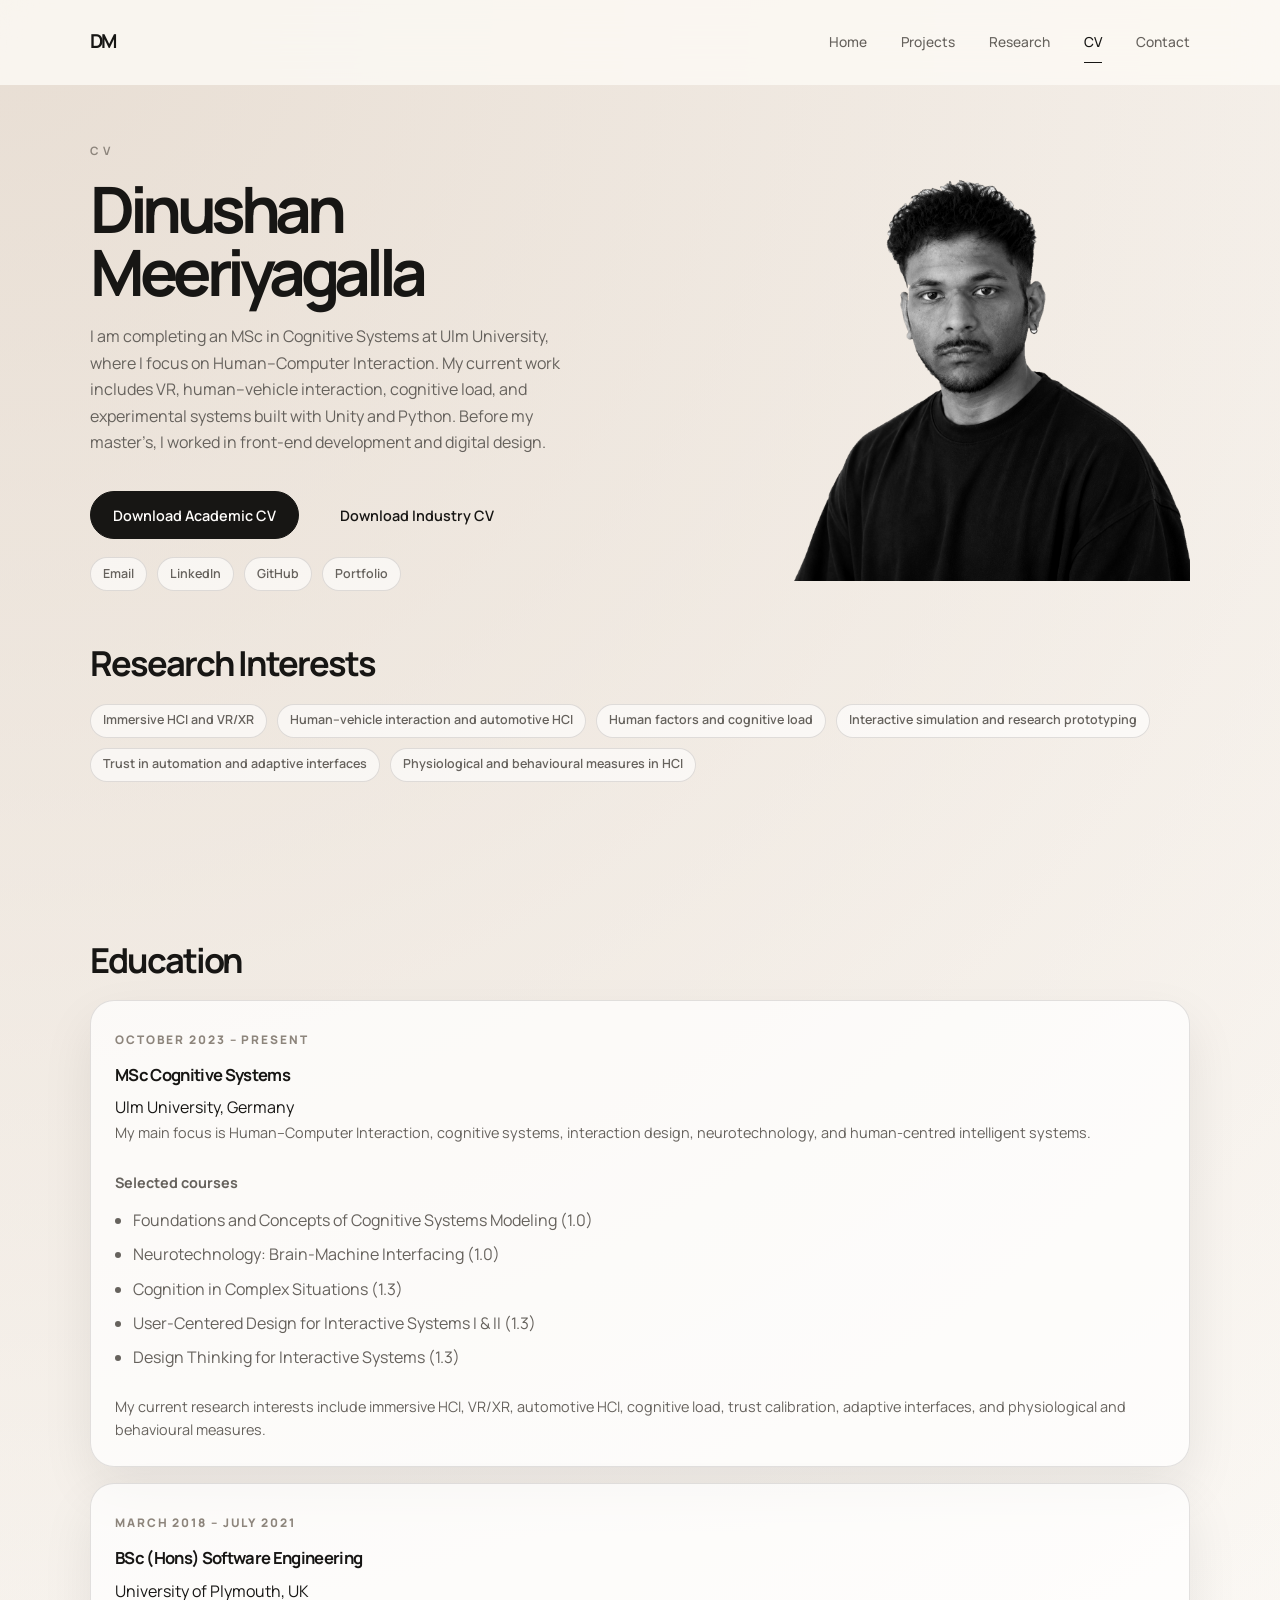
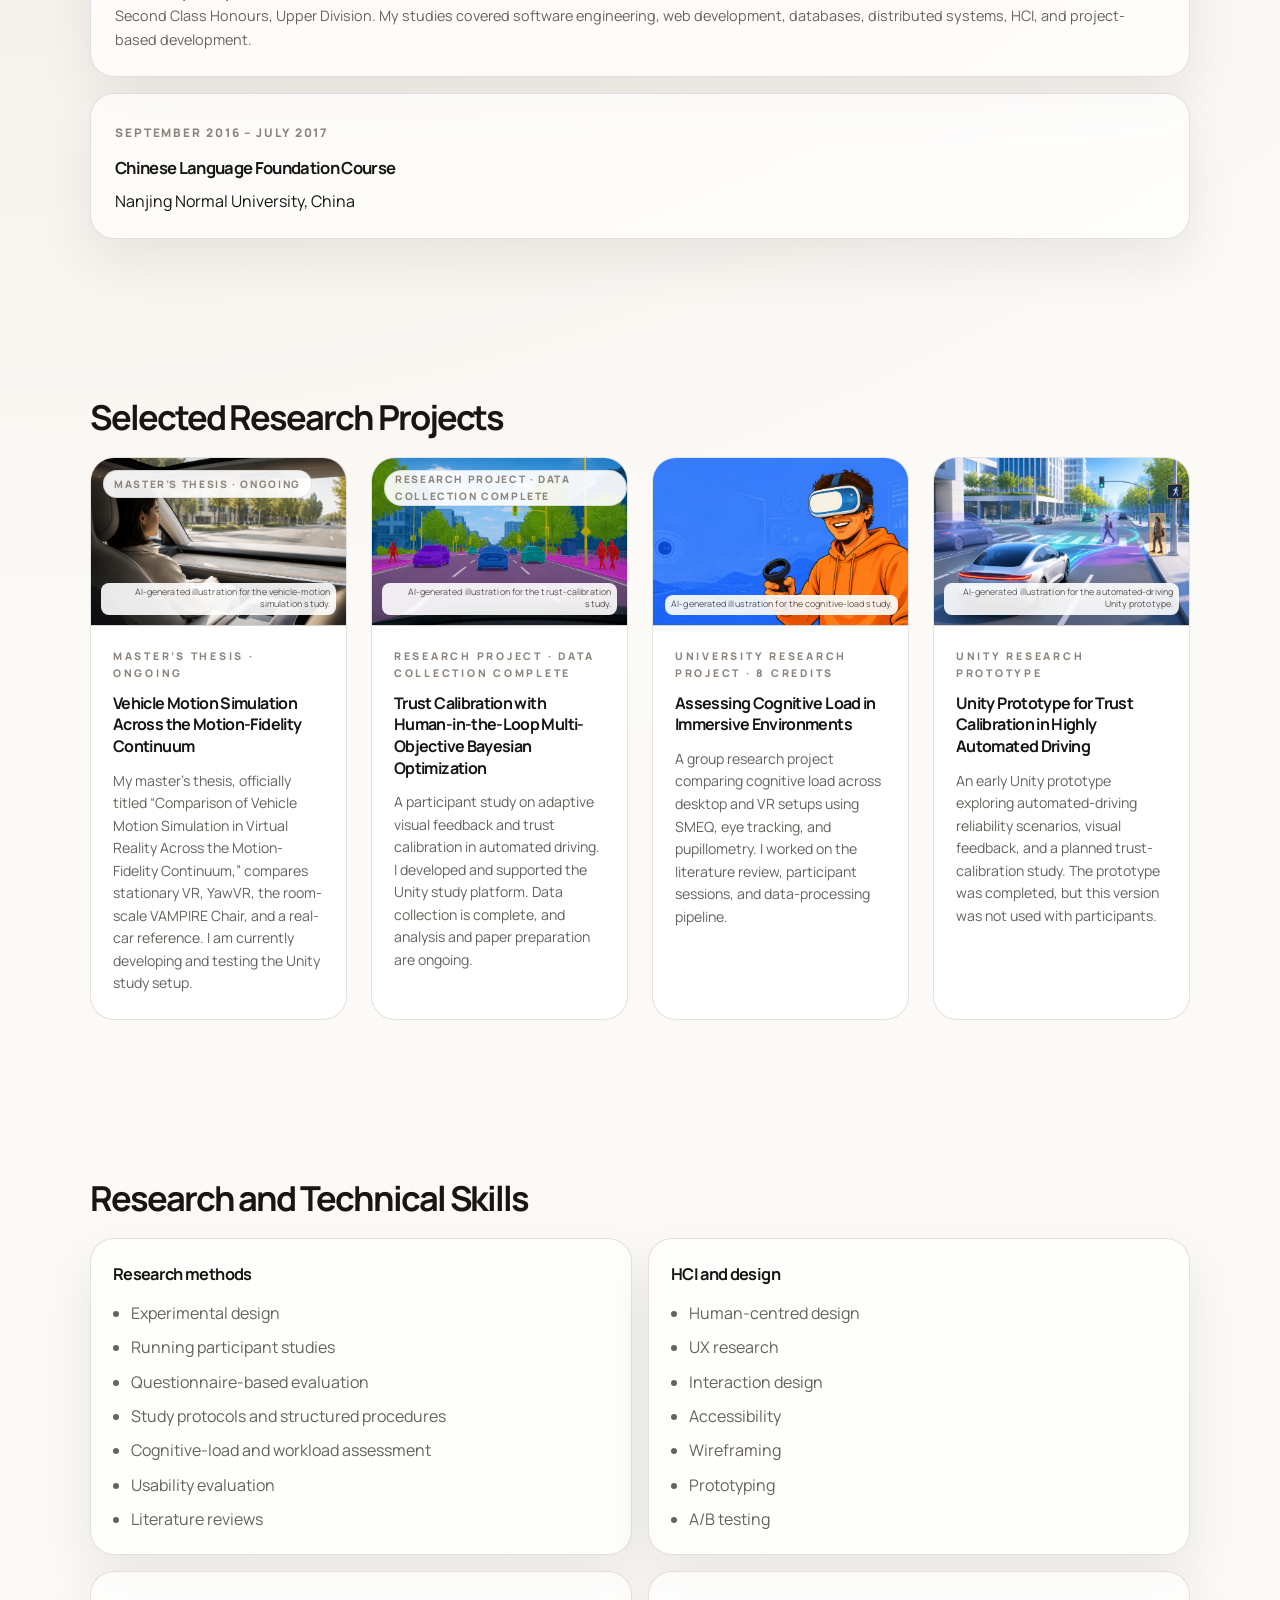
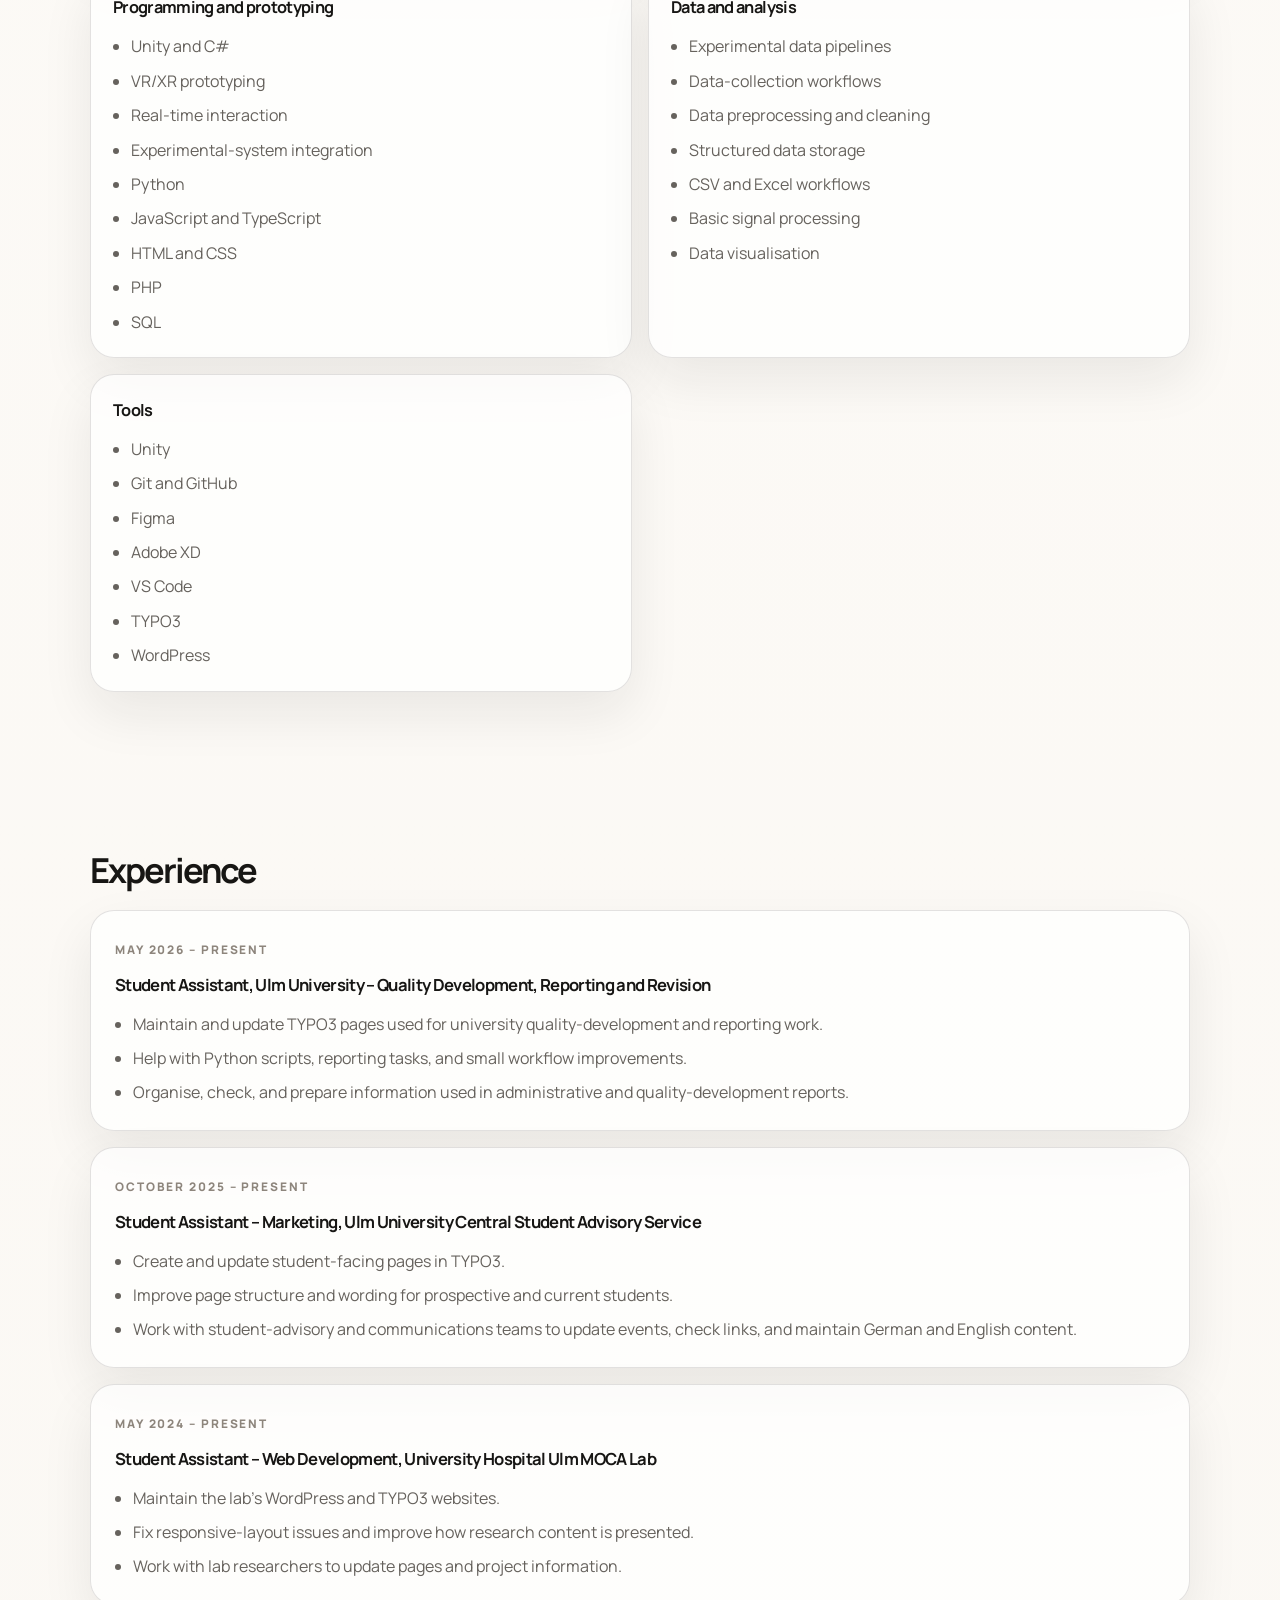
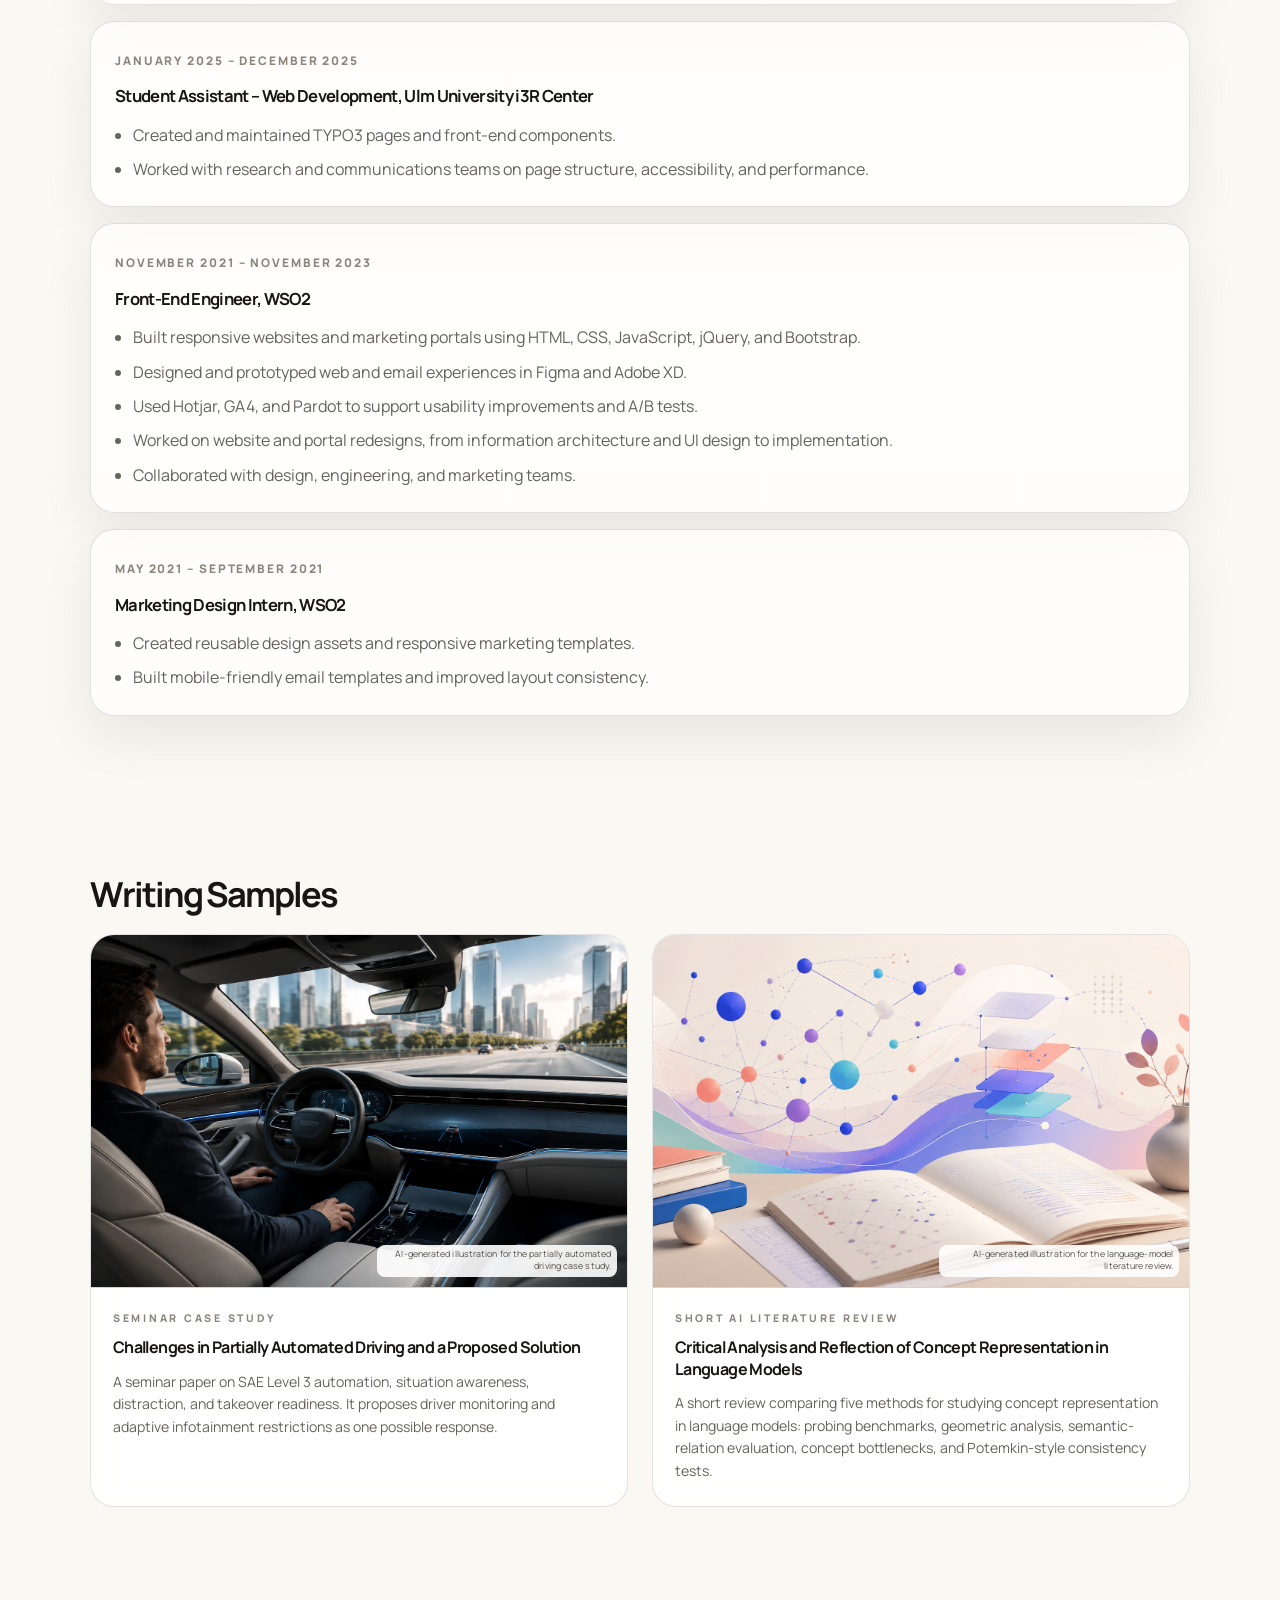
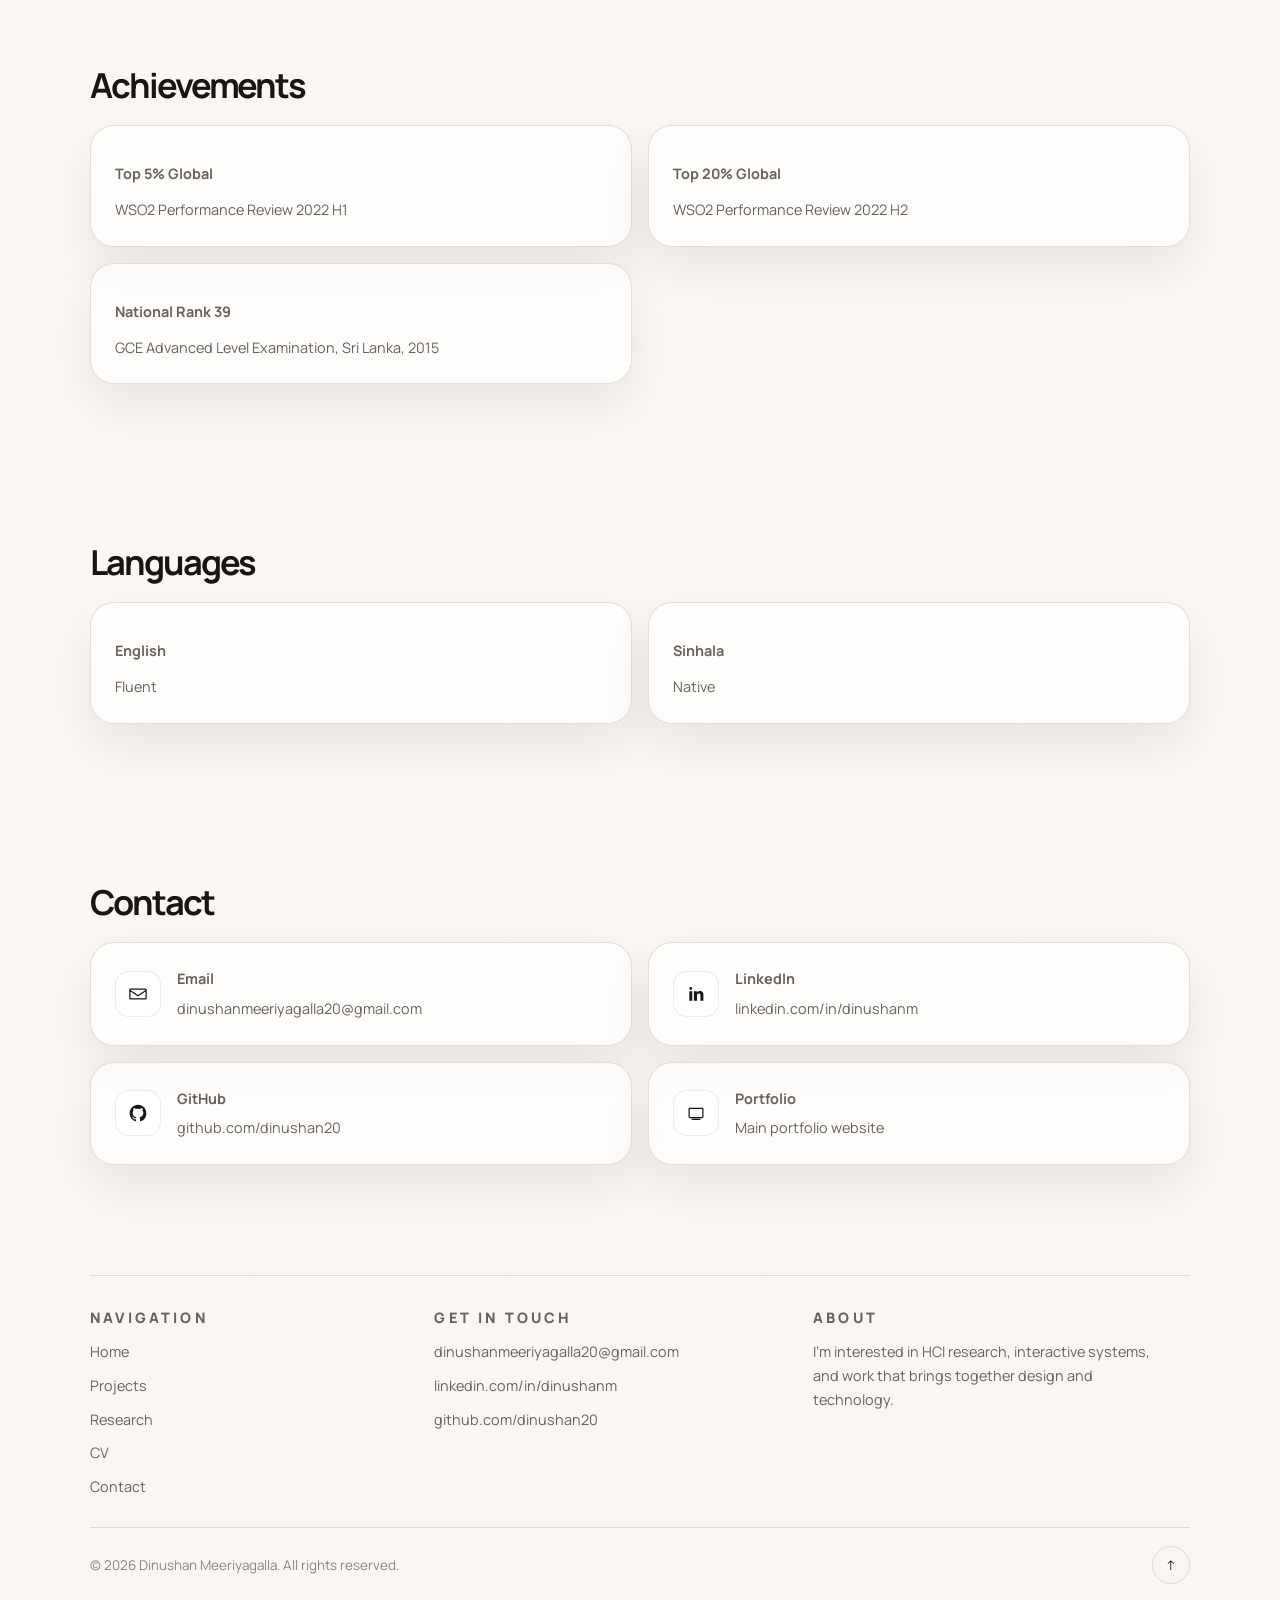
==== commit d81aed24: "Update portfolio copy" ====
--- a/cv.html
+++ b/cv.html
@@ -3,15 +3,15 @@
 <head>
   <meta charset="UTF-8" />
   <meta name="viewport" content="width=device-width, initial-scale=1.0" />
-  <title>Dinushan Meeriyagalla | Academic &amp; Industry CV</title>
+  <title>Dinushan Meeriyagalla | Academic and Industry CV</title>
   <meta
     name="description"
-    content="Academic and industry CV page for Dinushan Meeriyagalla, an MSc Cognitive Systems candidate focused on immersive HCI, VR/XR, automotive HCI, trust calibration, UX engineering, and front-end development."
+    content="CV of Dinushan Meeriyagalla, an MSc Cognitive Systems student with experience in HCI research, Unity, VR, front-end development, and digital design."
   />
-  <meta property="og:title" content="Dinushan Meeriyagalla | Academic &amp; Industry CV" />
+  <meta property="og:title" content="Dinushan Meeriyagalla | Academic and Industry CV" />
   <meta
     property="og:description"
-    content="Download the latest Academic CV and Industry CV for Dinushan Meeriyagalla and view a concise profile of current HCI, VR/XR, automotive HCI, and UX engineering work."
+    content="CV of Dinushan Meeriyagalla, an MSc Cognitive Systems student with experience in HCI research, Unity, VR, front-end development, and digital design."
   />
   <meta property="og:type" content="profile" />
   <link rel="preconnect" href="https://fonts.googleapis.com" />
@@ -52,10 +52,7 @@
           <p class="eyebrow">CV</p>
           <h1>Dinushan Meeriyagalla</h1>
           <p class="project-summary">
-            Human-Computer Interaction researcher and MSc Cognitive Systems
-            candidate at Ulm University, combining experimental HCI methods with
-            Unity/C#, Python, user-centered design, and professional front-end
-            engineering experience.
+            I am completing an MSc in Cognitive Systems at Ulm University, where I focus on Human–Computer Interaction. My current work includes VR, human–vehicle interaction, cognitive load, and experimental systems built with Unity and Python. Before my master’s, I worked in front-end development and digital design.
           </p>
 
           <div class="hero-actions">
@@ -117,12 +114,11 @@
 
         <div class="project-tag-list reveal" aria-label="Research interests">
           <span class="project-tag">Immersive HCI and VR/XR</span>
-          <span class="project-tag">Human-vehicle interaction and automotive HCI</span>
-          <span class="project-tag">Human factors, cognitive load, and workload</span>
-          <span class="project-tag">Interactive simulation</span>
-          <span class="project-tag">Trust calibration and human-AI interaction</span>
-          <span class="project-tag">Adaptive interfaces</span>
-          <span class="project-tag">Physiological and Behavioral Measures in HCI</span>
+          <span class="project-tag">Human–vehicle interaction and automotive HCI</span>
+          <span class="project-tag">Human factors and cognitive load</span>
+          <span class="project-tag">Interactive simulation and research prototyping</span>
+          <span class="project-tag">Trust in automation and adaptive interfaces</span>
+          <span class="project-tag">Physiological and behavioural measures in HCI</span>
         </div>
       </div>
     </section>
@@ -135,17 +131,15 @@
 
         <div class="cv-timeline">
           <article class="cv-timeline-item reveal">
-            <time>Oct 2023 – Present</time>
+            <time>October 2023 – Present</time>
             <h3>MSc Cognitive Systems</h3>
             <p>Ulm University, Germany</p>
             <p class="cv-timeline-note">
 
-              Focus on Human-Computer Interaction, cognitive systems,
-              interaction design, neurotechnology, and human-centered intelligent
-              systems.
+              My main focus is Human–Computer Interaction, cognitive systems, interaction design, neurotechnology, and human-centred intelligent systems.
             
             </p><br>
-            <p class="cv-timeline-note"><strong>Relevant coursework and project areas</strong></p>
+            <p class="cv-timeline-note"><strong>Selected courses</strong></p>
             <ul class="cv-compact-list">
               <li>Foundations and Concepts of Cognitive Systems Modeling (1.0)</li>
               <li>Neurotechnology: Brain-Machine Interfacing (1.0)</li>
@@ -155,25 +149,21 @@
             </ul>
             <p class="cv-timeline-note">
               <br>
-              Research direction: immersive HCI, VR/XR, automotive HCI, cognitive
-              load, workload, trust calibration, adaptive interfaces, and
-              physiological and behavioral measures in HCI.
+              My current research interests include immersive HCI, VR/XR, automotive HCI, cognitive load, trust calibration, adaptive interfaces, and physiological and behavioural measures.
             </p>
           </article>
 
           <article class="cv-timeline-item reveal">
-            <time>Mar 2018 – Jul 2021</time>
+            <time>March 2018 – July 2021</time>
             <h3>BSc (Hons) Software Engineering</h3>
             <p>University of Plymouth, UK</p>
-            <p class="cv-timeline-note">Awarded Second Class Honours, Upper Division.</p>
             <p class="cv-timeline-note">
-              Foundation in software engineering, web development, databases,
-              distributed systems, HCI, and project-based development.
+              Second Class Honours, Upper Division. My studies covered software engineering, web development, databases, distributed systems, HCI, and project-based development.
             </p>
           </article>
 
           <article class="cv-timeline-item reveal">
-            <time>Sep 2016 – Jul 2017</time>
+            <time>September 2016 – July 2017</time>
             <h3>Chinese Language Foundation Course</h3>
             <p>Nanjing Normal University, China</p>
           </article>
@@ -194,22 +184,19 @@
             aria-label="Open Comparison of Vehicle Motion Simulation in Virtual Reality Across the Motion-Fidelity Continuum thesis page"
           >
             <div class="project-image ai-image-shell">
-              <span class="project-status-chip">Master’s Thesis · Ongoing</span>
+              <span class="project-status-chip">Master’s thesis · Ongoing</span>
               <img
                 src="assets/cover-image-low-cost-driving_sim_comparison.png"
-                alt="Illustration representing vehicle motion simulation across the motion-fidelity continuum in virtual reality"
+                alt="AI-generated illustration for the vehicle-motion simulation study."
               />
-              <span class="ai-image-note">AI-generated image, used for illustrative purposes only.</span>
+              <span class="ai-image-note">AI-generated illustration for the vehicle-motion simulation study.</span>
             </div>
 
             <div class="project-body">
-              <p class="project-type">Master&apos;s Thesis Work</p>
+              <p class="project-type">Master’s thesis · Ongoing</p>
               <h3>Vehicle Motion Simulation Across the Motion-Fidelity Continuum</h3>
               <p>
-                Official thesis title: Comparison of Vehicle Motion Simulation in
-                Virtual Reality Across the Motion-Fidelity Continuum. Ongoing
-                Unity/C# experimental platform comparing stationary VR, YawVR, a
-                room-scale VAMPIRE Chair setup, and a real-car reference condition.
+                My master’s thesis, officially titled “Comparison of Vehicle Motion Simulation in Virtual Reality Across the Motion-Fidelity Continuum,” compares stationary VR, YawVR, the room-scale VAMPIRE Chair, and a real-car reference. I am currently developing and testing the Unity study setup.
               </p>
             </div>
           </a>
@@ -220,21 +207,19 @@
             aria-label="Open Trust Calibration HITL-MOBO project page"
           >
             <div class="project-image ai-image-shell">
-              <span class="project-status-chip">Data Collection Completed</span>
+              <span class="project-status-chip">Research project · Data collection complete</span>
               <img
                 src="assets/cover-image-trust-calibration.png"
-                alt="Illustration of automated-driving trust calibration concepts with augmented traffic cues and highlighted roadway context"
+                alt="AI-generated illustration for the trust-calibration study."
               />
-              <span class="ai-image-note">AI-generated image, used for illustrative purposes only.</span>
+              <span class="ai-image-note">AI-generated illustration for the trust-calibration study.</span>
             </div>
 
             <div class="project-body">
-              <p class="project-type">Research Project</p>
+              <p class="project-type">Research project · Data collection complete</p>
               <h3>Trust Calibration with Human-in-the-Loop Multi-Objective Bayesian Optimization</h3>
               <p>
-                Human-in-the-loop study investigating adaptive augmented-visualization
-                feedback for trust calibration in automated driving. Data collection
-                is complete; analysis and research-output preparation are ongoing.
+                A participant study on adaptive visual feedback and trust calibration in automated driving. I developed and supported the Unity study platform. Data collection is complete, and analysis and paper preparation are ongoing.
               </p>
             </div>
           </a>
@@ -247,18 +232,16 @@
             <div class="project-image ai-image-shell">
               <img
                 src="assets/Assessing_Cognitive_Load_in_Immersive_Environments/cover-image-immersive-env-experiement.png"
-                alt="Illustration of a person wearing a VR headset and holding a controller, representing immersive environments and eye-tracking based cognitive-load assessment."
+                alt="AI-generated illustration for the cognitive-load study."
               />
-              <span class="ai-image-note">AI-generated image, used for illustrative purposes only.</span>
+              <span class="ai-image-note">AI-generated illustration for the cognitive-load study.</span>
             </div>
 
             <div class="project-body">
-              <p class="project-type">8-Credit Research Project</p>
+              <p class="project-type">University research project · 8 credits</p>
               <h3>Assessing Cognitive Load in Immersive Environments</h3>
               <p>
-                Research project on cognitive load assessment in desktop and VR
-                environments using eye tracking, pupillometry, human-centered
-                evaluation, and workload-measurement pipelines.
+                A group research project comparing cognitive load across desktop and VR setups using SMEQ, eye tracking, and pupillometry. I worked on the literature review, participant sessions, and data-processing pipeline.
               </p>
             </div>
           </a>
@@ -271,18 +254,16 @@
             <div class="project-image ai-image-shell">
               <img
                 src="assets/unity-trust-calibration-prototype/User_Interface_Optimization_on_Trust_Calibration_in_Highly_Automated_Driving_cover_image.png"
-                alt="Cover image for a Unity-based trust calibration prototype in highly automated driving."
+                alt="AI-generated illustration for the automated-driving Unity prototype."
               />
-              <span class="ai-image-note">AI-generated image, used for illustrative purposes only.</span>
+              <span class="ai-image-note">AI-generated illustration for the automated-driving Unity prototype.</span>
             </div>
 
             <div class="project-body">
-              <p class="project-type">Research Prototype / Unity Implementation</p>
+              <p class="project-type">Unity research prototype</p>
               <h3>Unity Prototype for Trust Calibration in Highly Automated Driving</h3>
               <p>
-                Unity-based research prototype exploring reliability scenarios,
-                visual feedback concepts, trust calibration, cognitive load, and
-                study-structure preparation for automated-driving research.
+                An early Unity prototype exploring automated-driving reliability scenarios, visual feedback, and a planned trust-calibration study. The prototype was completed, but this version was not used with participants.
               </p>
             </div>
           </a>
@@ -298,23 +279,22 @@
 
         <div class="design-space-grid">
           <article class="design-space-card reveal">
-            <h3>Research Methods</h3>
+            <h3>Research methods</h3>
             <ul class="compact-list">
               <li>Experimental design</li>
-              <li>Human-subjects experiment execution</li>
+              <li>Running participant studies</li>
               <li>Questionnaire-based evaluation</li>
-              <li>Structured study procedures</li>
-              <li>Cognitive load assessment</li>
-              <li>Workload assessment</li>
+              <li>Study protocols and structured procedures</li>
+              <li>Cognitive-load and workload assessment</li>
               <li>Usability evaluation</li>
-              <li>Literature review</li>
+              <li>Literature reviews</li>
             </ul>
           </article>
 
           <article class="design-space-card reveal">
-            <h3>HCI &amp; Design</h3>
+            <h3>HCI and design</h3>
             <ul class="compact-list">
-              <li>Human-centered design</li>
+              <li>Human-centred design</li>
               <li>UX research</li>
               <li>Interaction design</li>
               <li>Accessibility</li>
@@ -325,34 +305,30 @@
           </article>
 
           <article class="design-space-card reveal">
-            <h3>Programming &amp; Prototyping</h3>
+            <h3>Programming and prototyping</h3>
             <ul class="compact-list">
-              <li>Unity</li>
-              <li>C#</li>
+              <li>Unity and C#</li>
               <li>VR/XR prototyping</li>
               <li>Real-time interaction</li>
               <li>Experimental-system integration</li>
               <li>Python</li>
-              <li>JavaScript</li>
-              <li>TypeScript</li>
-              <li>HTML</li>
-              <li>CSS</li>
+              <li>JavaScript and TypeScript</li>
+              <li>HTML and CSS</li>
               <li>PHP</li>
               <li>SQL</li>
             </ul>
           </article>
 
           <article class="design-space-card reveal">
-            <h3>Data &amp; Analysis</h3>
+            <h3>Data and analysis</h3>
             <ul class="compact-list">
-              <li>Experimental data pipeline development</li>
-              <li>Data collection workflows</li>
-              <li>Data preprocessing</li>
-              <li>Data cleaning</li>
+              <li>Experimental data pipelines</li>
+              <li>Data-collection workflows</li>
+              <li>Data preprocessing and cleaning</li>
               <li>Structured data storage</li>
-              <li>CSV/Excel-based workflows</li>
-              <li>Signal processing basics</li>
-              <li>Data visualization</li>
+              <li>CSV and Excel workflows</li>
+              <li>Basic signal processing</li>
+              <li>Data visualisation</li>
             </ul>
           </article>
 
@@ -360,13 +336,12 @@
             <h3>Tools</h3>
             <ul class="compact-list">
               <li>Unity</li>
-              <li>GitHub</li>
+              <li>Git and GitHub</li>
               <li>Figma</li>
               <li>Adobe XD</li>
               <li>VS Code</li>
               <li>TYPO3</li>
               <li>WordPress</li>
-              <li>Git</li>
             </ul>
           </article>
         </div>
@@ -384,19 +359,19 @@
             <time>May 2026 – Present</time>
             <h3>Student Assistant, Ulm University – Quality Development, Reporting and Revision</h3>
             <ul class="cv-compact-list">
-              <li>Maintain TYPO3-based web pages aligned with university communication standards.</li>
-              <li>Support Python-based automation, reporting preparation, and workflow improvement.</li>
-              <li>Support data analysis and administrative processes by organizing, validating, and preparing information for reporting and quality development.</li>
-            </ul>
-          </article>
-
-          <article class="cv-timeline-item reveal">
-            <time>Oct 2025 – Present</time>
+              <li>Maintain and update TYPO3 pages used for university quality-development and reporting work.</li>
+              <li>Help with Python scripts, reporting tasks, and small workflow improvements.</li>
+              <li>Organise, check, and prepare information used in administrative and quality-development reports.</li>
+            </ul>
+          </article>
+
+          <article class="cv-timeline-item reveal">
+            <time>October 2025 – Present</time>
             <h3>Student Assistant – Marketing, Ulm University Central Student Advisory Service</h3>
             <ul class="cv-compact-list">
-              <li>Design and maintain student-facing TYPO3 content and information pages.</li>
-              <li>Improve content structure, readability, and web journeys for prospective and current students.</li>
-              <li>Collaborate with advisory and communication teams to update event information, verify links, and support bilingual content presentation.</li>
+              <li>Create and update student-facing pages in TYPO3.</li>
+              <li>Improve page structure and wording for prospective and current students.</li>
+              <li>Work with student-advisory and communications teams to update events, check links, and maintain German and English content.</li>
             </ul>
           </article>
 
@@ -404,39 +379,39 @@
             <time>May 2024 – Present</time>
             <h3>Student Assistant – Web Development, University Hospital Ulm MOCA Lab</h3>
             <ul class="cv-compact-list">
-              <li>Maintain WordPress and TYPO3 sites for the lab’s digital presence.</li>
-              <li>Improve responsive behavior, layout quality, and research-content presentation.</li>
-              <li>Collaborate with research staff to align web content with project goals.</li>
-            </ul>
-          </article>
-
-          <article class="cv-timeline-item reveal">
-            <time>Jan 2025 – Dec 2025</time>
+              <li>Maintain the lab’s WordPress and TYPO3 websites.</li>
+              <li>Fix responsive-layout issues and improve how research content is presented.</li>
+              <li>Work with lab researchers to update pages and project information.</li>
+            </ul>
+          </article>
+
+          <article class="cv-timeline-item reveal">
+            <time>January 2025 – December 2025</time>
             <h3>Student Assistant – Web Development, Ulm University i3R Center</h3>
             <ul class="cv-compact-list">
-              <li>Designed and maintained TYPO3 pages and frontend components for the institute.</li>
-              <li>Worked with research and communications teams on structure, accessibility, and performance.</li>
-            </ul>
-          </article>
-
-          <article class="cv-timeline-item reveal">
-            <time>Nov 2021 – Nov 2023</time>
+              <li>Created and maintained TYPO3 pages and front-end components.</li>
+              <li>Worked with research and communications teams on page structure, accessibility, and performance.</li>
+            </ul>
+          </article>
+
+          <article class="cv-timeline-item reveal">
+            <time>November 2021 – November 2023</time>
             <h3>Front-End Engineer, WSO2</h3>
             <ul class="cv-compact-list">
-              <li>Developed responsive interfaces and marketing portals with HTML, CSS, JavaScript, jQuery, and Bootstrap.</li>
-              <li>Designed and prototyped user-centered web and email experiences using Figma and Adobe XD.</li>
-              <li>Conducted usability-oriented improvements and A/B testing using tools such as Hotjar, GA4, and Pardot.</li>
-              <li>Contributed to large-scale website and portal redesigns, including information architecture, UI design, and implementation.</li>
-              <li>Collaborated across design, engineering, and marketing teams in an agile development environment.</li>
-            </ul>
-          </article>
-
-          <article class="cv-timeline-item reveal">
-            <time>May 2021 – Sep 2021</time>
+              <li>Built responsive websites and marketing portals using HTML, CSS, JavaScript, jQuery, and Bootstrap.</li>
+              <li>Designed and prototyped web and email experiences in Figma and Adobe XD.</li>
+              <li>Used Hotjar, GA4, and Pardot to support usability improvements and A/B tests.</li>
+              <li>Worked on website and portal redesigns, from information architecture and UI design to implementation.</li>
+              <li>Collaborated with design, engineering, and marketing teams.</li>
+            </ul>
+          </article>
+
+          <article class="cv-timeline-item reveal">
+            <time>May 2021 – September 2021</time>
             <h3>Marketing Design Intern, WSO2</h3>
             <ul class="cv-compact-list">
-              <li>Built reusable design assets and mobile-friendly marketing templates.</li>
-              <li>Developed mobile-friendly email templates with improved user flow and visual consistency.</li>
+              <li>Created reusable design assets and responsive marketing templates.</li>
+              <li>Built mobile-friendly email templates and improved layout consistency.</li>
             </ul>
           </article>
         </div>
@@ -458,17 +433,16 @@
             <div class="project-image ai-image-shell">
               <img
                 src="assets/cover-image-Challenges_in_Partially_Automated.png"
-                alt="Illustration of a partially automated vehicle in an urban setting with perception overlays and surrounding traffic cues"
+                alt="AI-generated illustration for the partially automated driving case study."
               />
-              <span class="ai-image-note">AI-generated image, used for illustrative purposes only.</span>
+              <span class="ai-image-note">AI-generated illustration for the partially automated driving case study.</span>
             </div>
 
             <div class="project-body">
-              <p class="project-type">Writing Sample / Case Study</p>
+              <p class="project-type">Seminar case study</p>
               <h3>Challenges in Partially Automated Driving and a Proposed Solution</h3>
               <p>
-                Seminar case study on Level 3 automation, takeover readiness, divided
-                attention, and adaptive driver-monitoring interventions.
+                A seminar paper on SAE Level 3 automation, situation awareness, distraction, and takeover readiness. It proposes driver monitoring and adaptive infotainment restrictions as one possible response.
               </p>
             </div>
           </a>
@@ -481,19 +455,16 @@
             <div class="project-image ai-image-shell">
               <img
                 src="assets/cover-image-Critical_Analysis_and_Reflection_of_Concept_Representation.png"
-                alt="Illustration of concept representation in language models with semantic structures, networked model layers, and interpretability-focused visual analysis."
+                alt="AI-generated illustration for the language-model literature review."
               />
-              <span class="ai-image-note">AI-generated image, used for illustrative purposes only.</span>
+              <span class="ai-image-note">AI-generated illustration for the language-model literature review.</span>
             </div>
 
             <div class="project-body">
-              <p class="project-type">Writing Sample / AI Literature Review</p>
+              <p class="project-type">Short AI literature review</p>
               <h3>Critical Analysis and Reflection of Concept Representation in Language Models</h3>
               <p>
-                Literature review comparing five methodological approaches for
-                studying concept representation in LLMs, including probing
-                benchmarks, geometric analysis, semantic relation evaluation,
-                concept bottlenecks, and Potemkin-style consistency tests.
+                A short review comparing five methods for studying concept representation in language models: probing benchmarks, geometric analysis, semantic-relation evaluation, concept bottlenecks, and Potemkin-style consistency tests.
               </p>
             </div>
           </a>
@@ -648,14 +619,13 @@
       <div class="footer-column footer-about">
         <p class="footer-title">About</p>
         <p>
-          I’m interested in building research software and studying interactive
-          systems where human factors, design reasoning, and technical execution meet.
+          I’m interested in HCI research, interactive systems, and work that brings together design and technology.
         </p>
       </div>
     </section>
 
     <div class="container footer-bottom">
-      <p>© <span id="year"></span> Dinushan Meeriyagalla. All rights reserved.</p>
+      <p>© 2026 Dinushan Meeriyagalla. All rights reserved.</p>
       <a href="#main" class="back-to-top" aria-label="Back to top">↑</a>
     </div>
   </footer>
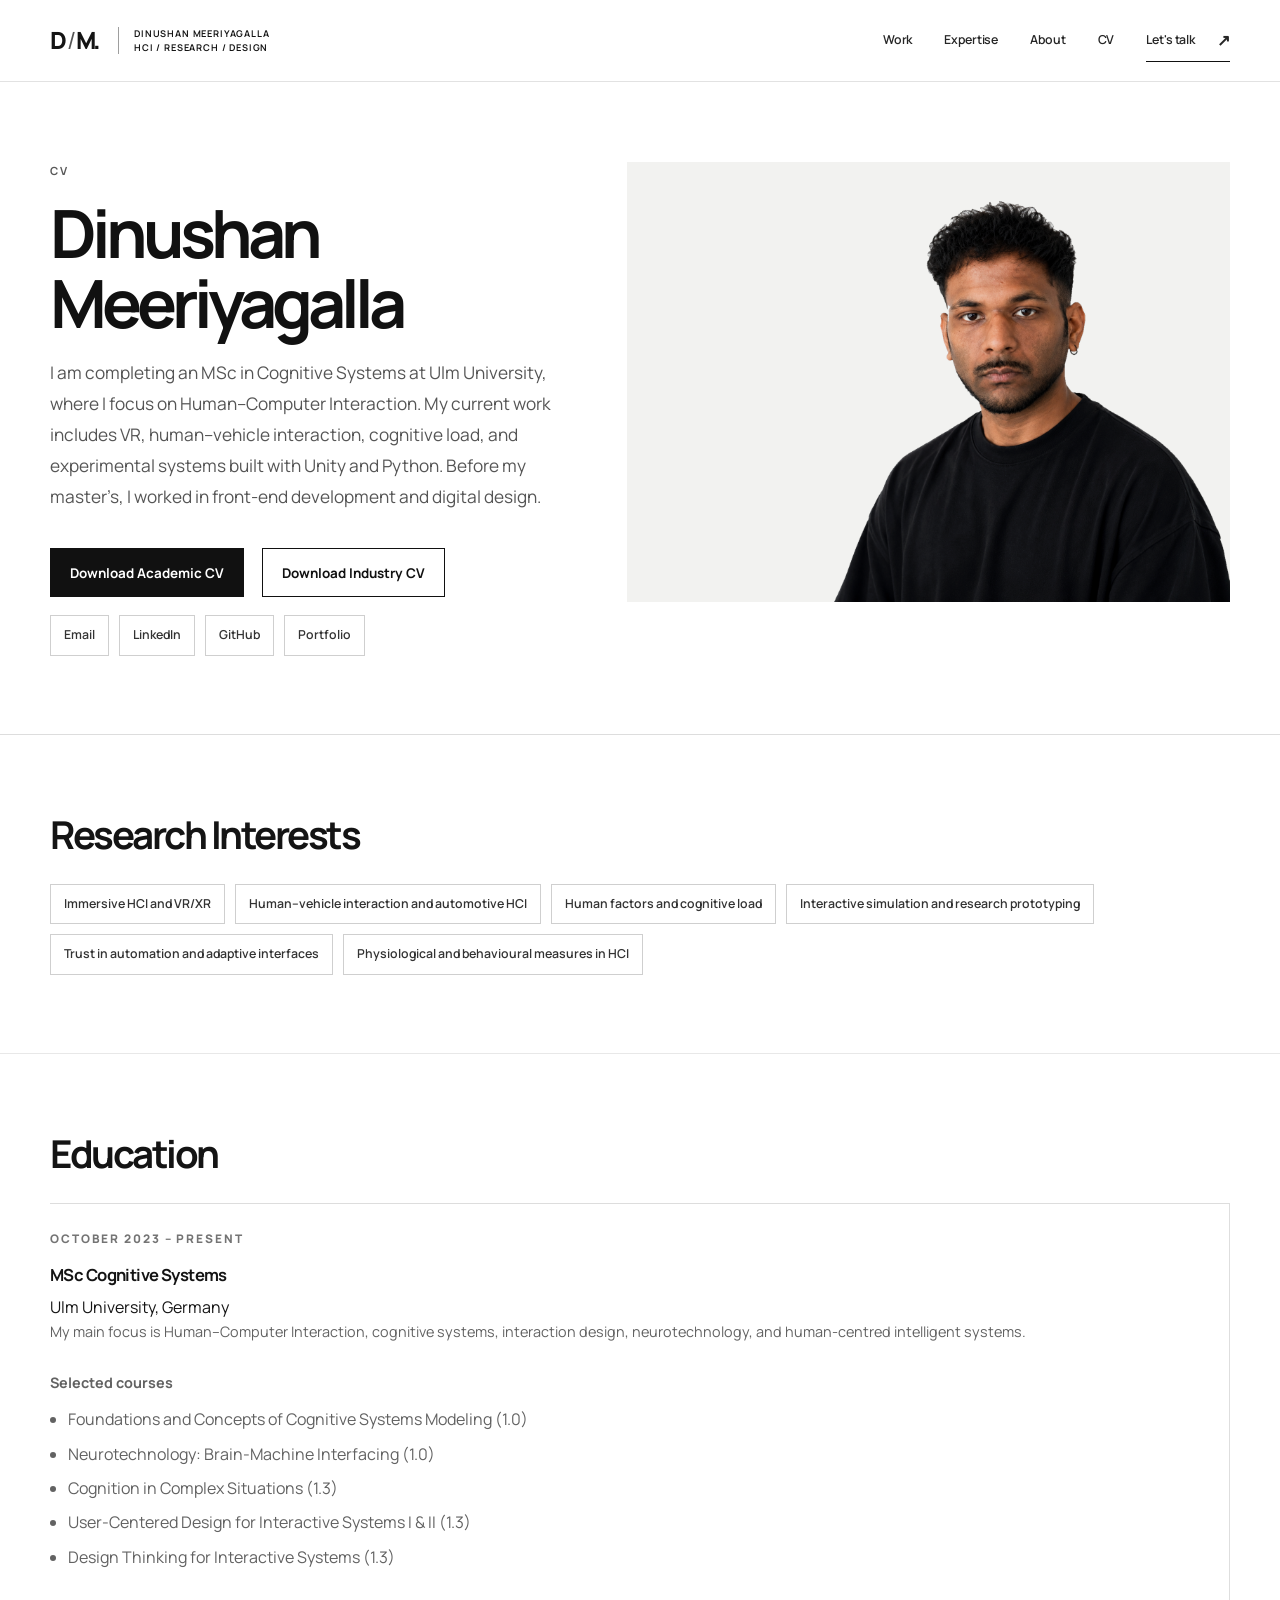
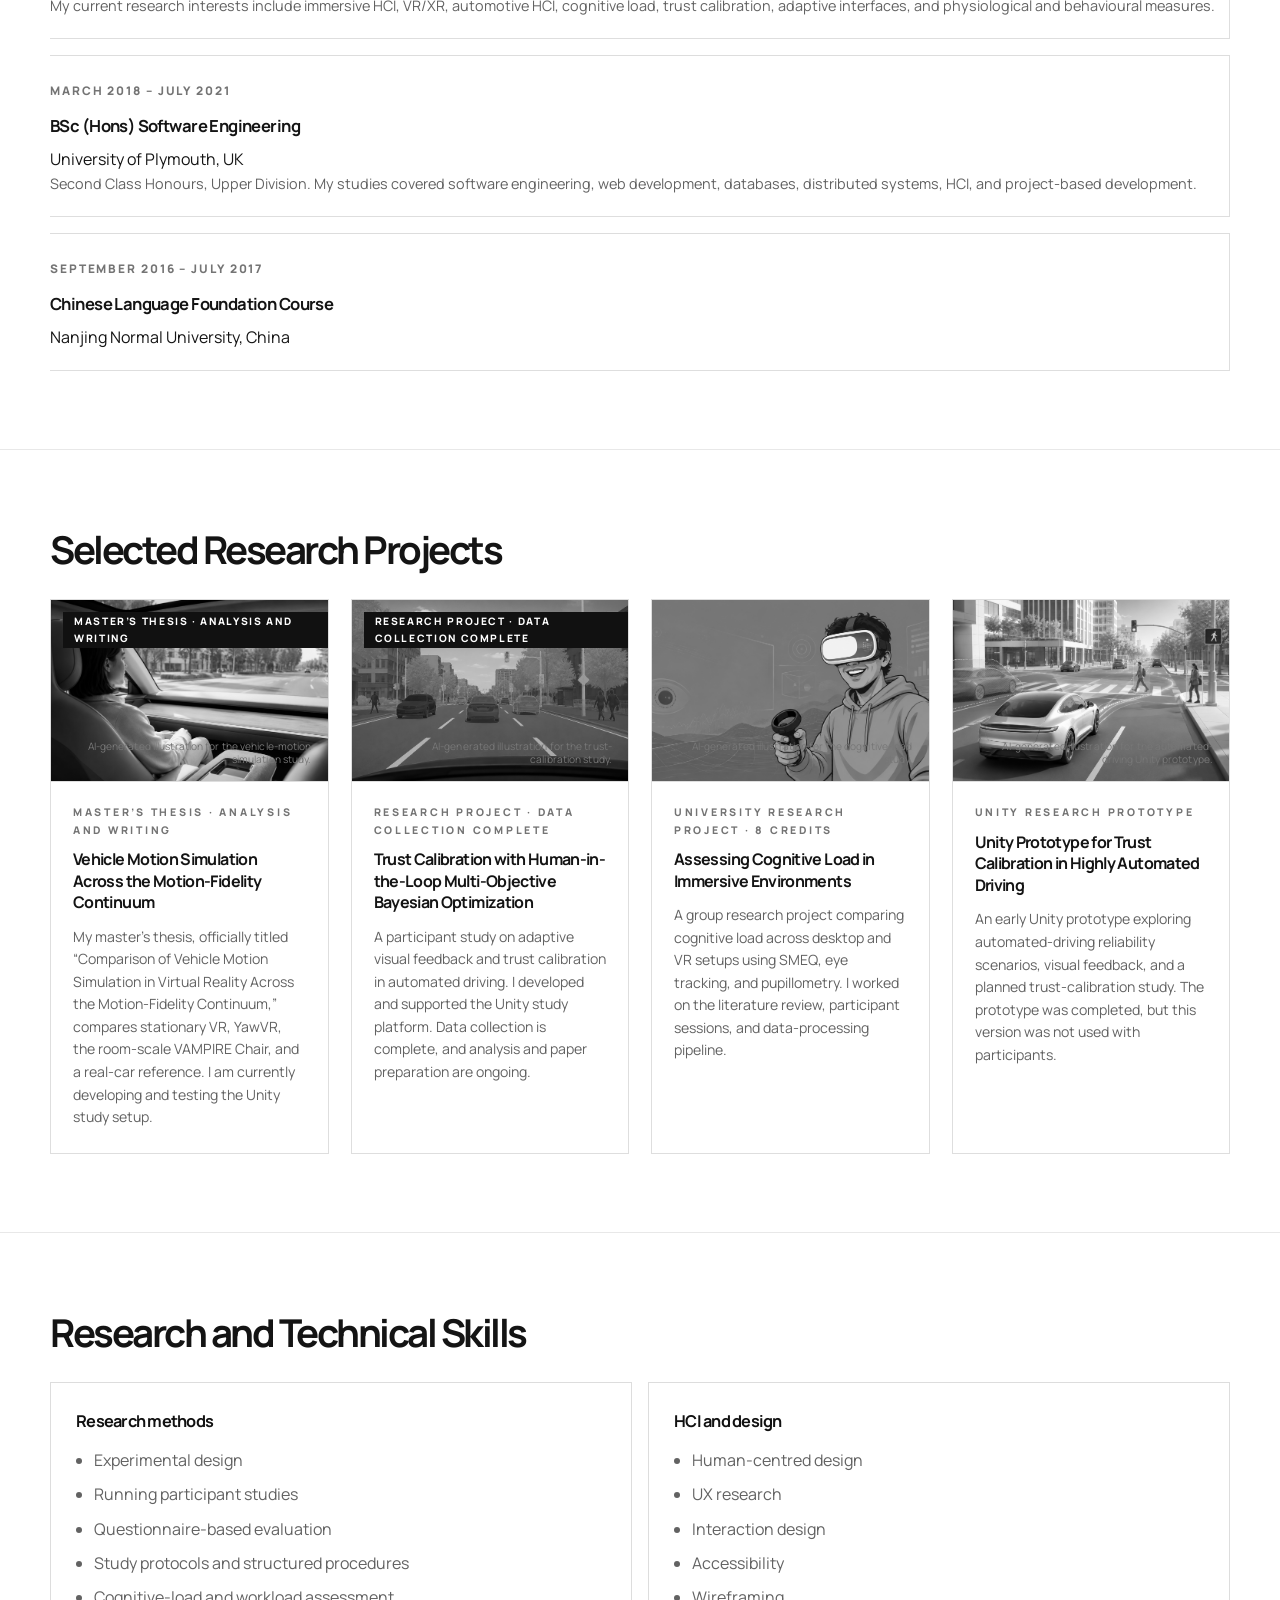
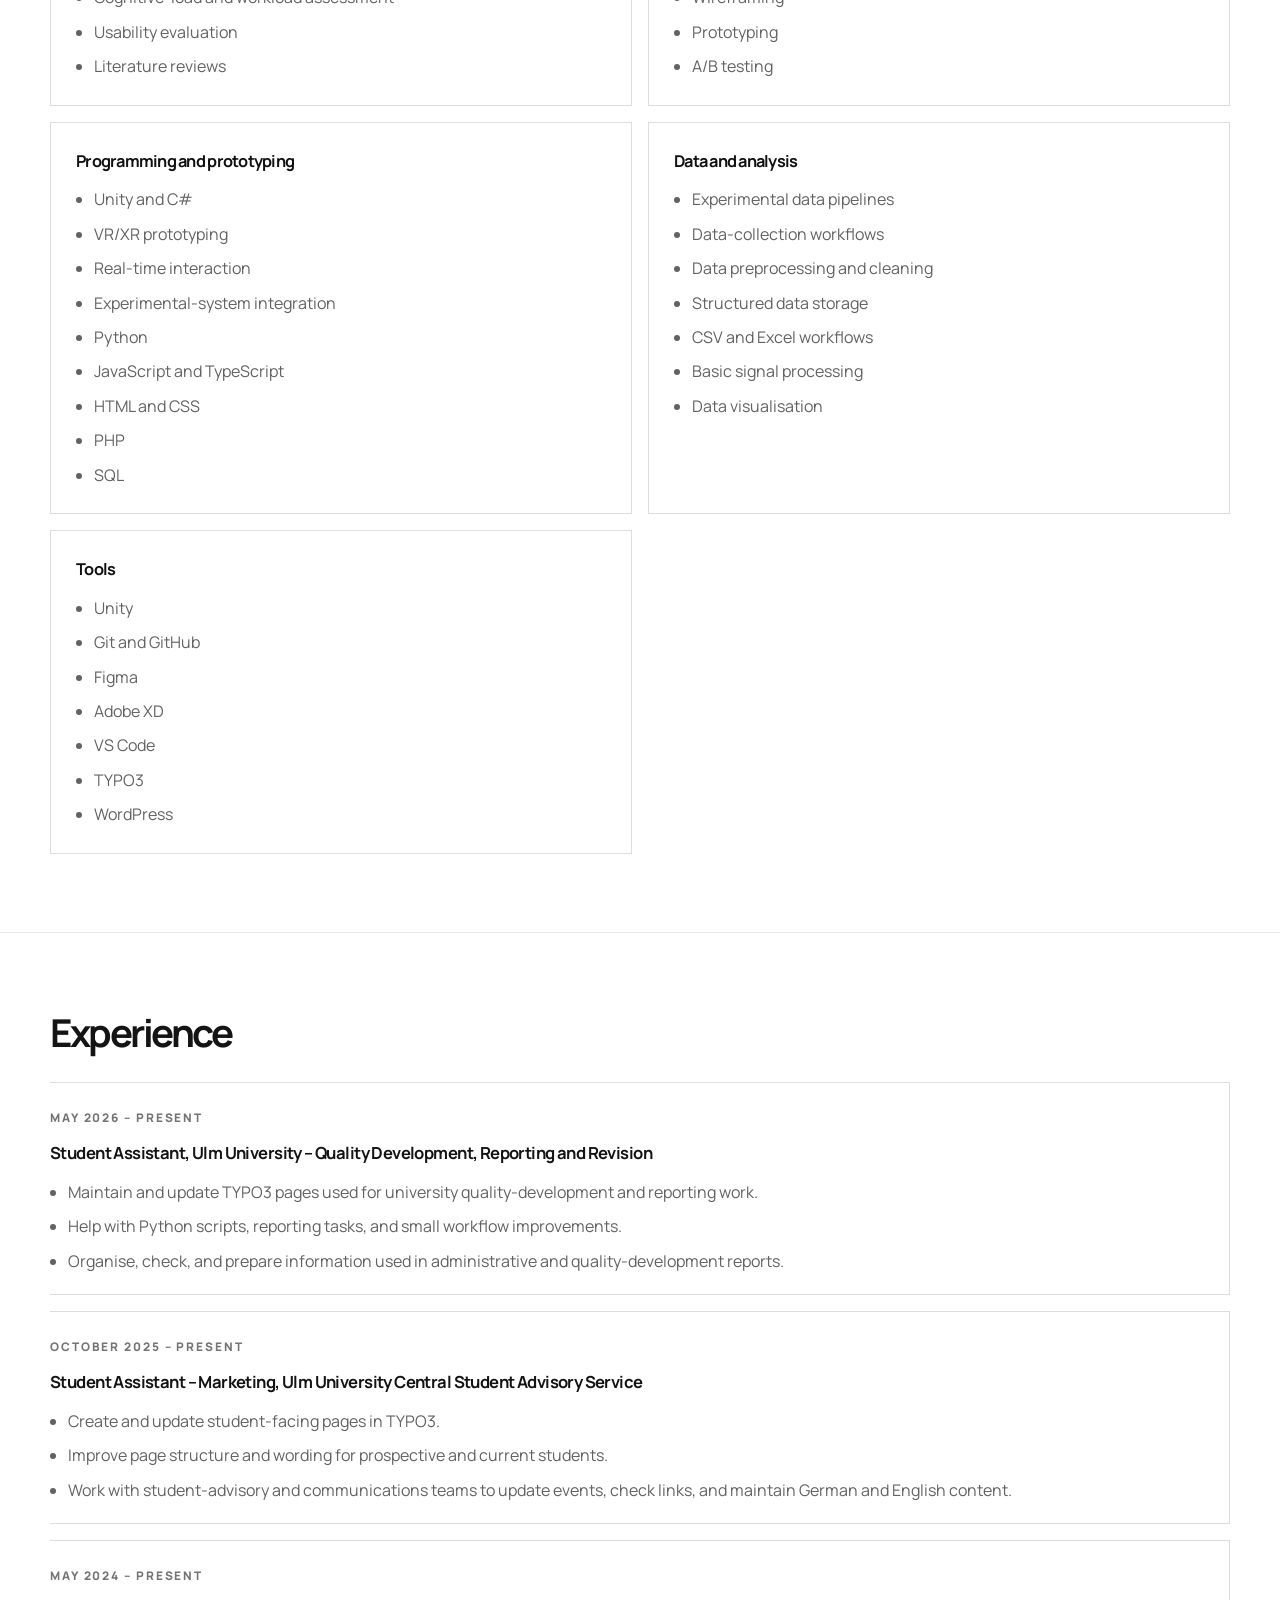
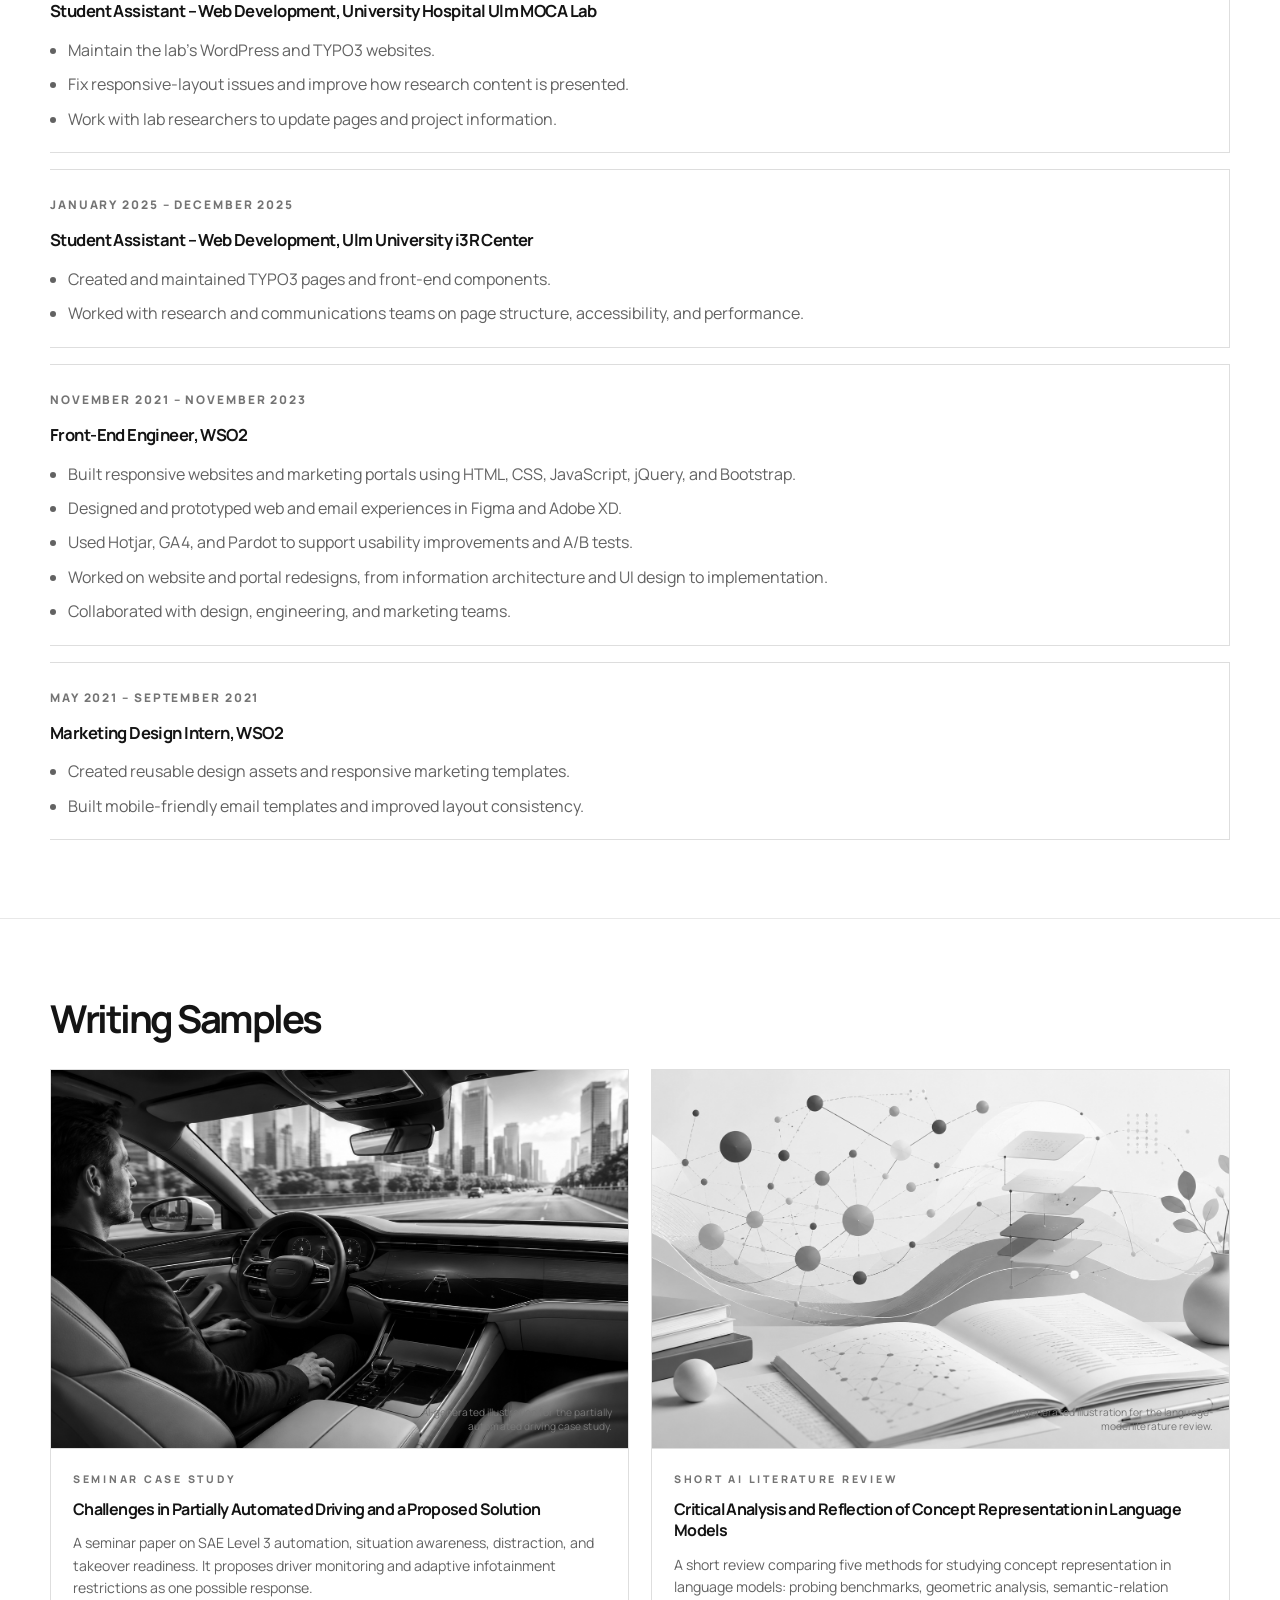
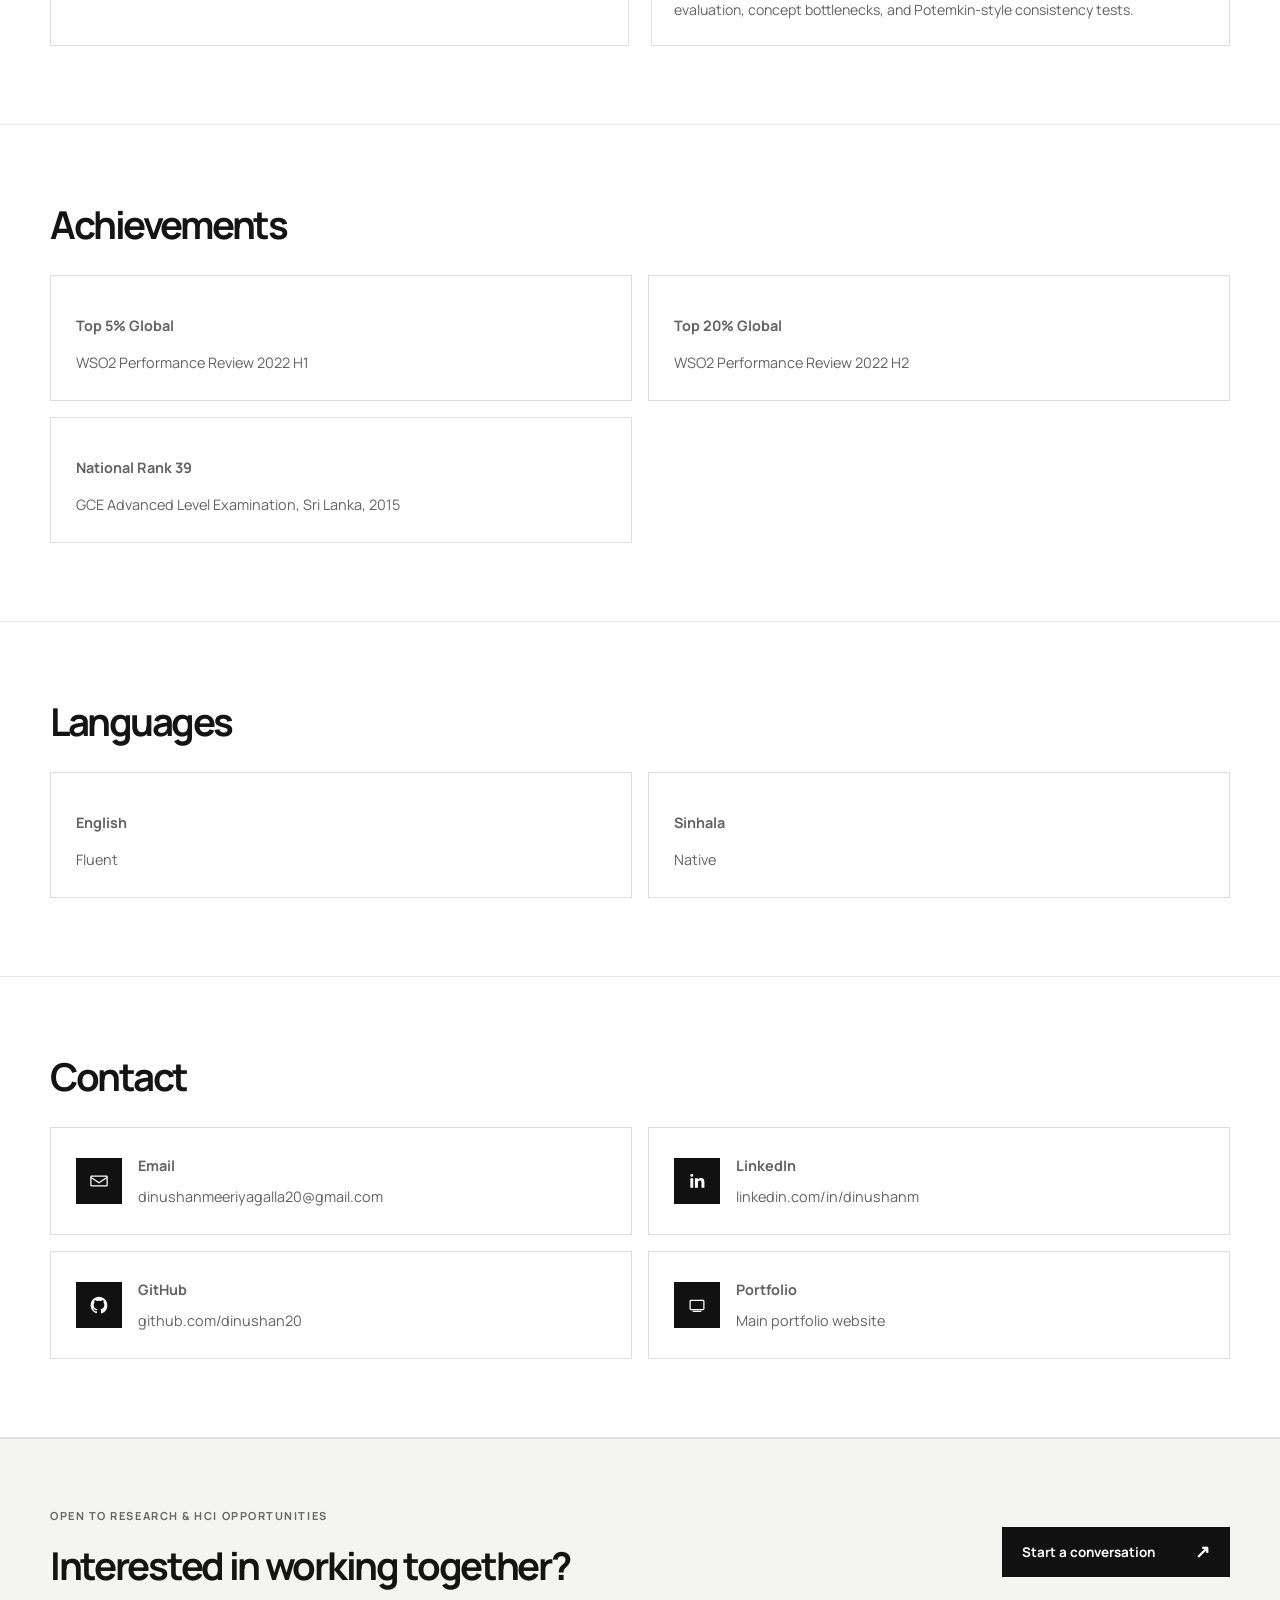
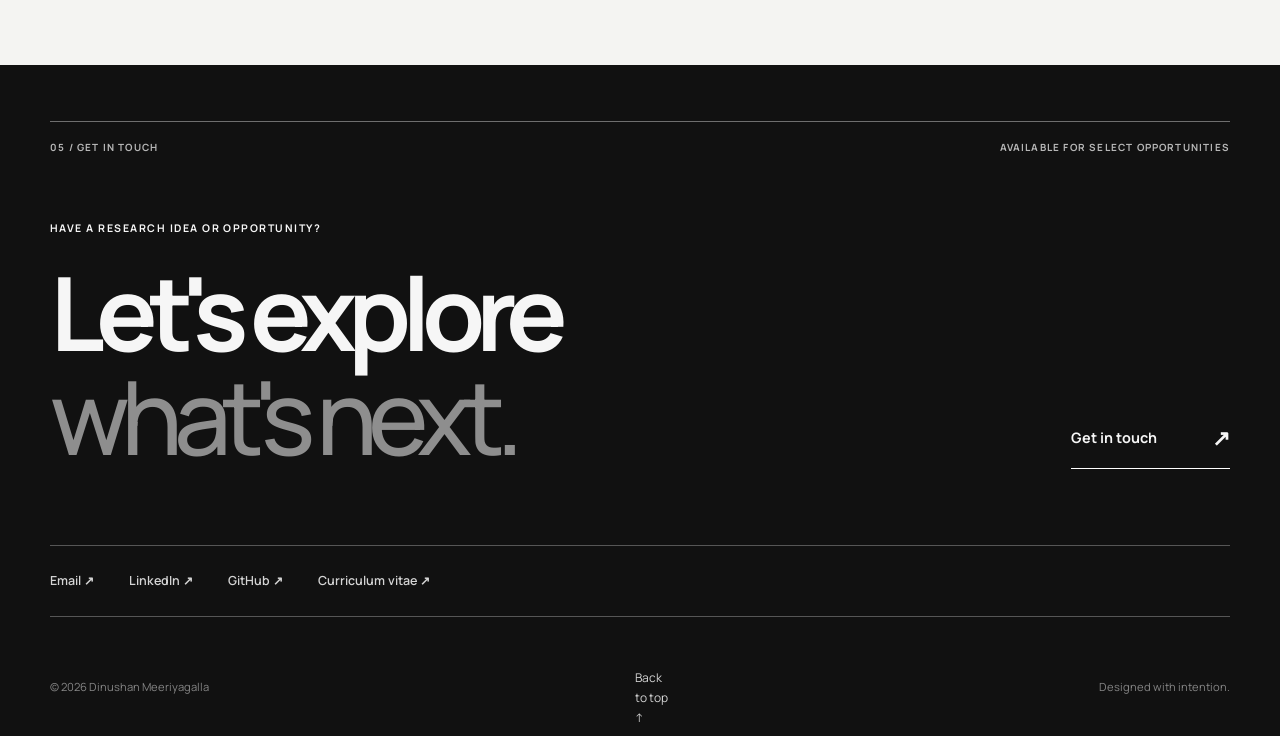
==== commit fd80da55: "Redesign portfolio website" ====
--- a/cv.html
+++ b/cv.html
@@ -1,635 +1,449 @@
 <!DOCTYPE html>
+
 <html lang="en">
 <head>
-  <meta charset="UTF-8" />
-  <meta name="viewport" content="width=device-width, initial-scale=1.0" />
-  <title>Dinushan Meeriyagalla | Academic and Industry CV</title>
-  <meta
-    name="description"
-    content="CV of Dinushan Meeriyagalla, an MSc Cognitive Systems student with experience in HCI research, Unity, VR, front-end development, and digital design."
-  />
-  <meta property="og:title" content="Dinushan Meeriyagalla | Academic and Industry CV" />
-  <meta
-    property="og:description"
-    content="CV of Dinushan Meeriyagalla, an MSc Cognitive Systems student with experience in HCI research, Unity, VR, front-end development, and digital design."
-  />
-  <meta property="og:type" content="profile" />
-  <link rel="preconnect" href="https://fonts.googleapis.com" />
-  <link rel="preconnect" href="https://fonts.gstatic.com" crossorigin />
-  <link
-    href="https://fonts.googleapis.com/css2?family=Manrope:wght@400;500;600;700;800&amp;display=swap"
-    rel="stylesheet"
-  />
-  <link rel="icon" type="image/svg+xml" href="assets/favicon.svg" />
-  <link rel="stylesheet" href="style.css" />
-</head>
-<body class="project-detail-page cv-page">
-  <a class="skip-link" href="#main">Skip to content</a>
-
-  <header class="site-header">
-    <div class="container header-inner">
-      <a href="index.html#home" class="logo" aria-label="Homepage">DM</a>
-
-      <button class="nav-toggle" aria-label="Toggle navigation" aria-expanded="false">
-        <span></span>
-        <span></span>
-      </button>
-
-      <nav class="site-nav" aria-label="Main navigation">
-        <a href="index.html#home" class="nav-link">Home</a>
-        <a href="index.html#projects" class="nav-link">Projects</a>
-        <a href="index.html#research" class="nav-link">Research</a>
-        <a href="cv.html" class="nav-link active">CV</a>
-        <a href="index.html#contact" class="nav-link">Contact</a>
-      </nav>
-    </div>
-  </header>
-
-  <main id="main" class="project-detail-main">
-    <section class="project-hero-section">
-      <div class="container project-hero-grid">
-        <div class="project-heading reveal">
-          <p class="eyebrow">CV</p>
-          <h1>Dinushan Meeriyagalla</h1>
-          <p class="project-summary">
+<meta charset="utf-8"/>
+<meta content="width=device-width, initial-scale=1.0" name="viewport"/>
+<title>Dinushan Meeriyagalla | Academic and Industry CV</title>
+<meta content="CV of Dinushan Meeriyagalla, an MSc Cognitive Systems student with experience in HCI research, Unity, VR, front-end development, and digital design." name="description"/>
+<meta content="Dinushan Meeriyagalla | Academic and Industry CV" property="og:title"/>
+<meta content="CV of Dinushan Meeriyagalla, an MSc Cognitive Systems student with experience in HCI research, Unity, VR, front-end development, and digital design." property="og:description"/>
+<meta content="profile" property="og:type"/>
+<link href="https://fonts.googleapis.com" rel="preconnect"/>
+<link crossorigin="" href="https://fonts.gstatic.com" rel="preconnect"/>
+<link href="https://fonts.googleapis.com/css2?family=Manrope:wght@400;500;600;700;800&amp;display=swap" rel="stylesheet"/>
+<link href="assets/favicon.svg" rel="icon" type="image/svg+xml"/>
+<link href="style.css" rel="stylesheet"/>
+<link href="redesign.css" rel="stylesheet"/></head>
+<body class="project-detail-page cv-page editorial-site interior-page">
+<a class="skip-link" href="#main">Skip to content</a>
+<header class="site-header" id="top"><div class="container header-inner">
+<a aria-label="Dinushan Meeriyagalla homepage" class="logo" href="index.html#home">D<span class="wordmark-separator">/</span>M<span class="wordmark-dot">.</span><span class="logo-caption">DINUSHAN MEERIYAGALLA<br/>HCI / RESEARCH / DESIGN</span></a>
+<button aria-controls="primary-navigation" aria-expanded="false" aria-label="Toggle navigation" class="nav-toggle"><span></span><span></span></button>
+<nav aria-label="Main navigation" class="site-nav" id="primary-navigation"><a class="nav-link" href="index.html#projects">Work</a><a class="nav-link" href="index.html#research">Expertise</a><a class="nav-link" href="index.html#about">About</a><a class="nav-link" href="cv.html">CV</a><a class="nav-link nav-contact" href="index.html#contact">Let's talk <span aria-hidden="true">↗</span></a></nav>
+</div></header>
+<main class="project-detail-main" id="main">
+<section class="project-hero-section">
+<div class="container project-hero-grid">
+<div class="project-heading reveal">
+<p class="eyebrow">CV</p>
+<h1>Dinushan Meeriyagalla</h1>
+<p class="project-summary">
             I am completing an MSc in Cognitive Systems at Ulm University, where I focus on Human–Computer Interaction. My current work includes VR, human–vehicle interaction, cognitive load, and experimental systems built with Unity and Python. Before my master’s, I worked in front-end development and digital design.
           </p>
-
-          <div class="hero-actions">
-            <a
-              class="btn btn-primary"
-              href="assets/Academic_CV_Dinushantha_Meeriyagalla.pdf"
-              download
-            >
+<div class="hero-actions">
+<a class="btn btn-primary" download="" href="assets/Academic_CV_Dinushantha_Meeriyagalla.pdf">
               Download Academic CV
             </a>
-            <a
-              class="btn btn-secondary"
-              href="assets/Industry_CV_Dinushantha_Meeriyagalla.pdf"
-              download
-            >
+<a class="btn btn-secondary" download="" href="assets/Industry_CV_Dinushantha_Meeriyagalla.pdf">
               Download Industry CV
             </a>
-          </div>
-
-          <div class="project-tag-list reveal" aria-label="Quick links">
-            <a class="project-tag" href="mailto:dinushanmeeriyagalla20@gmail.com">Email</a>
-            <a
-              class="project-tag"
-              href="https://linkedin.com/in/dinushanm"
-              target="_blank"
-              rel="noopener noreferrer"
-            >
+</div>
+<div aria-label="Quick links" class="project-tag-list reveal">
+<a class="project-tag" href="mailto:dinushanmeeriyagalla20@gmail.com">Email</a>
+<a class="project-tag" href="https://linkedin.com/in/dinushanm" rel="noopener noreferrer" target="_blank">
               LinkedIn
             </a>
-            <a
-              class="project-tag"
-              href="https://github.com/dinushan20"
-              target="_blank"
-              rel="noopener noreferrer"
-            >
+<a class="project-tag" href="https://github.com/dinushan20" rel="noopener noreferrer" target="_blank">
               GitHub
             </a>
-            <a class="project-tag" href="index.html">Portfolio</a>
-          </div>
-        </div>
-
-        <div class="project-hero-visual cv-hero-portrait-shell reveal" aria-label="Portrait of Dinushan Meeriyagalla">
-          <img
-            src="assets/dinushan_front_looking_portrait_transparent.png"
-            alt="Front-looking portrait of Dinushan Meeriyagalla"
-            class="cv-hero-portrait"
-          />
-        </div>
-      </div>
-    </section>
-
-
-
-    <section class="section project-tags-section">
-      <div class="container">
-        <div class="section-heading section-heading-compact reveal">
-          <h2>Research Interests</h2>
-        </div>
-
-        <div class="project-tag-list reveal" aria-label="Research interests">
-          <span class="project-tag">Immersive HCI and VR/XR</span>
-          <span class="project-tag">Human–vehicle interaction and automotive HCI</span>
-          <span class="project-tag">Human factors and cognitive load</span>
-          <span class="project-tag">Interactive simulation and research prototyping</span>
-          <span class="project-tag">Trust in automation and adaptive interfaces</span>
-          <span class="project-tag">Physiological and behavioural measures in HCI</span>
-        </div>
-      </div>
-    </section>
-
-    <section class="section">
-      <div class="container">
-        <div class="section-heading section-heading-compact reveal">
-          <h2>Education</h2>
-        </div>
-
-        <div class="cv-timeline">
-          <article class="cv-timeline-item reveal">
-            <time>October 2023 – Present</time>
-            <h3>MSc Cognitive Systems</h3>
-            <p>Ulm University, Germany</p>
-            <p class="cv-timeline-note">
+<a class="project-tag" href="index.html">Portfolio</a>
+</div>
+</div>
+<div aria-label="Portrait of Dinushan Meeriyagalla" class="project-hero-visual cv-hero-portrait-shell reveal">
+<img alt="Front-looking portrait of Dinushan Meeriyagalla" class="cv-hero-portrait" src="assets/dinushan_front_looking_portrait_transparent.png"/>
+</div>
+</div>
+</section>
+<section class="section project-tags-section">
+<div class="container">
+<div class="section-heading section-heading-compact reveal">
+<h2>Research Interests</h2>
+</div>
+<div aria-label="Research interests" class="project-tag-list reveal">
+<span class="project-tag">Immersive HCI and VR/XR</span>
+<span class="project-tag">Human–vehicle interaction and automotive HCI</span>
+<span class="project-tag">Human factors and cognitive load</span>
+<span class="project-tag">Interactive simulation and research prototyping</span>
+<span class="project-tag">Trust in automation and adaptive interfaces</span>
+<span class="project-tag">Physiological and behavioural measures in HCI</span>
+</div>
+</div>
+</section>
+<section class="section">
+<div class="container">
+<div class="section-heading section-heading-compact reveal">
+<h2>Education</h2>
+</div>
+<div class="cv-timeline">
+<article class="cv-timeline-item reveal">
+<time>October 2023 – Present</time>
+<h3>MSc Cognitive Systems</h3>
+<p>Ulm University, Germany</p>
+<p class="cv-timeline-note">
 
               My main focus is Human–Computer Interaction, cognitive systems, interaction design, neurotechnology, and human-centred intelligent systems.
             
-            </p><br>
-            <p class="cv-timeline-note"><strong>Selected courses</strong></p>
-            <ul class="cv-compact-list">
-              <li>Foundations and Concepts of Cognitive Systems Modeling (1.0)</li>
-              <li>Neurotechnology: Brain-Machine Interfacing (1.0)</li>
-              <li>Cognition in Complex Situations (1.3)</li>
-              <li>User-Centered Design for Interactive Systems I &amp; II (1.3)</li>
-              <li>Design Thinking for Interactive Systems (1.3)</li>
-            </ul>
-            <p class="cv-timeline-note">
-              <br>
+            </p><br/>
+<p class="cv-timeline-note"><strong>Selected courses</strong></p>
+<ul class="cv-compact-list">
+<li>Foundations and Concepts of Cognitive Systems Modeling (1.0)</li>
+<li>Neurotechnology: Brain-Machine Interfacing (1.0)</li>
+<li>Cognition in Complex Situations (1.3)</li>
+<li>User-Centered Design for Interactive Systems I &amp; II (1.3)</li>
+<li>Design Thinking for Interactive Systems (1.3)</li>
+</ul>
+<p class="cv-timeline-note">
+<br/>
               My current research interests include immersive HCI, VR/XR, automotive HCI, cognitive load, trust calibration, adaptive interfaces, and physiological and behavioural measures.
             </p>
-          </article>
-
-          <article class="cv-timeline-item reveal">
-            <time>March 2018 – July 2021</time>
-            <h3>BSc (Hons) Software Engineering</h3>
-            <p>University of Plymouth, UK</p>
-            <p class="cv-timeline-note">
+</article>
+<article class="cv-timeline-item reveal">
+<time>March 2018 – July 2021</time>
+<h3>BSc (Hons) Software Engineering</h3>
+<p>University of Plymouth, UK</p>
+<p class="cv-timeline-note">
               Second Class Honours, Upper Division. My studies covered software engineering, web development, databases, distributed systems, HCI, and project-based development.
             </p>
-          </article>
-
-          <article class="cv-timeline-item reveal">
-            <time>September 2016 – July 2017</time>
-            <h3>Chinese Language Foundation Course</h3>
-            <p>Nanjing Normal University, China</p>
-          </article>
-        </div>
-      </div>
-    </section>
-
-    <section class="section">
-      <div class="container">
-        <div class="section-heading section-heading-compact reveal">
-          <h2>Selected Research Projects</h2>
-        </div>
-
-        <div class="project-grid">
-          <a
-            class="project-card project-card-link reveal"
-            href="project-vehicle-motion-simulation.html"
-            aria-label="Open Comparison of Vehicle Motion Simulation in Virtual Reality Across the Motion-Fidelity Continuum thesis page"
-          >
-            <div class="project-image ai-image-shell">
-              <span class="project-status-chip">Master’s thesis · Ongoing</span>
-              <img
-                src="assets/cover-image-low-cost-driving_sim_comparison.png"
-                alt="AI-generated illustration for the vehicle-motion simulation study."
-              />
-              <span class="ai-image-note">AI-generated illustration for the vehicle-motion simulation study.</span>
-            </div>
-
-            <div class="project-body">
-              <p class="project-type">Master’s thesis · Ongoing</p>
-              <h3>Vehicle Motion Simulation Across the Motion-Fidelity Continuum</h3>
-              <p>
+</article>
+<article class="cv-timeline-item reveal">
+<time>September 2016 – July 2017</time>
+<h3>Chinese Language Foundation Course</h3>
+<p>Nanjing Normal University, China</p>
+</article>
+</div>
+</div>
+</section>
+<section class="section">
+<div class="container">
+<div class="section-heading section-heading-compact reveal">
+<h2>Selected Research Projects</h2>
+</div>
+<div class="project-grid">
+<a aria-label="Open Comparison of Vehicle Motion Simulation in Virtual Reality Across the Motion-Fidelity Continuum thesis page" class="project-card project-card-link reveal" href="project-vehicle-motion-simulation.html">
+<div class="project-image ai-image-shell">
+<span class="project-status-chip">Master’s thesis · Analysis and writing</span>
+<img alt="AI-generated illustration for the vehicle-motion simulation study." src="assets/cover-image-low-cost-driving_sim_comparison.png"/>
+<span class="ai-image-note">AI-generated illustration for the vehicle-motion simulation study.</span>
+</div>
+<div class="project-body">
+<p class="project-type">Master’s thesis · Analysis and writing</p>
+<h3>Vehicle Motion Simulation Across the Motion-Fidelity Continuum</h3>
+<p>
                 My master’s thesis, officially titled “Comparison of Vehicle Motion Simulation in Virtual Reality Across the Motion-Fidelity Continuum,” compares stationary VR, YawVR, the room-scale VAMPIRE Chair, and a real-car reference. I am currently developing and testing the Unity study setup.
               </p>
-            </div>
-          </a>
-
-          <a
-            class="project-card project-card-link reveal"
-            href="project-trust-calibration.html"
-            aria-label="Open Trust Calibration HITL-MOBO project page"
-          >
-            <div class="project-image ai-image-shell">
-              <span class="project-status-chip">Research project · Data collection complete</span>
-              <img
-                src="assets/cover-image-trust-calibration.png"
-                alt="AI-generated illustration for the trust-calibration study."
-              />
-              <span class="ai-image-note">AI-generated illustration for the trust-calibration study.</span>
-            </div>
-
-            <div class="project-body">
-              <p class="project-type">Research project · Data collection complete</p>
-              <h3>Trust Calibration with Human-in-the-Loop Multi-Objective Bayesian Optimization</h3>
-              <p>
+</div>
+</a>
+<a aria-label="Open Trust Calibration HITL-MOBO project page" class="project-card project-card-link reveal" href="project-trust-calibration.html">
+<div class="project-image ai-image-shell">
+<span class="project-status-chip">Research project · Data collection complete</span>
+<img alt="AI-generated illustration for the trust-calibration study." src="assets/cover-image-trust-calibration.png"/>
+<span class="ai-image-note">AI-generated illustration for the trust-calibration study.</span>
+</div>
+<div class="project-body">
+<p class="project-type">Research project · Data collection complete</p>
+<h3>Trust Calibration with Human-in-the-Loop Multi-Objective Bayesian Optimization</h3>
+<p>
                 A participant study on adaptive visual feedback and trust calibration in automated driving. I developed and supported the Unity study platform. Data collection is complete, and analysis and paper preparation are ongoing.
               </p>
-            </div>
-          </a>
-
-          <a
-            class="project-card project-card-link reveal"
-            href="project-cognitive-load-immersive.html"
-            aria-label="Open Assessing Cognitive Load in Immersive Environments project page"
-          >
-            <div class="project-image ai-image-shell">
-              <img
-                src="assets/Assessing_Cognitive_Load_in_Immersive_Environments/cover-image-immersive-env-experiement.png"
-                alt="AI-generated illustration for the cognitive-load study."
-              />
-              <span class="ai-image-note">AI-generated illustration for the cognitive-load study.</span>
-            </div>
-
-            <div class="project-body">
-              <p class="project-type">University research project · 8 credits</p>
-              <h3>Assessing Cognitive Load in Immersive Environments</h3>
-              <p>
+</div>
+</a>
+<a aria-label="Open Assessing Cognitive Load in Immersive Environments project page" class="project-card project-card-link reveal" href="project-cognitive-load-immersive.html">
+<div class="project-image ai-image-shell">
+<img alt="AI-generated illustration for the cognitive-load study." src="assets/Assessing_Cognitive_Load_in_Immersive_Environments/cover-image-immersive-env-experiement.png"/>
+<span class="ai-image-note">AI-generated illustration for the cognitive-load study.</span>
+</div>
+<div class="project-body">
+<p class="project-type">University research project · 8 credits</p>
+<h3>Assessing Cognitive Load in Immersive Environments</h3>
+<p>
                 A group research project comparing cognitive load across desktop and VR setups using SMEQ, eye tracking, and pupillometry. I worked on the literature review, participant sessions, and data-processing pipeline.
               </p>
-            </div>
-          </a>
-
-          <a
-            class="project-card project-card-link reveal"
-            href="project-unity-trust-calibration-prototype.html"
-            aria-label="Open Unity Prototype for Trust Calibration in Highly Automated Driving project page"
-          >
-            <div class="project-image ai-image-shell">
-              <img
-                src="assets/unity-trust-calibration-prototype/User_Interface_Optimization_on_Trust_Calibration_in_Highly_Automated_Driving_cover_image.png"
-                alt="AI-generated illustration for the automated-driving Unity prototype."
-              />
-              <span class="ai-image-note">AI-generated illustration for the automated-driving Unity prototype.</span>
-            </div>
-
-            <div class="project-body">
-              <p class="project-type">Unity research prototype</p>
-              <h3>Unity Prototype for Trust Calibration in Highly Automated Driving</h3>
-              <p>
+</div>
+</a>
+<a aria-label="Open Unity Prototype for Trust Calibration in Highly Automated Driving project page" class="project-card project-card-link reveal" href="project-unity-trust-calibration-prototype.html">
+<div class="project-image ai-image-shell">
+<img alt="AI-generated illustration for the automated-driving Unity prototype." src="assets/unity-trust-calibration-prototype/User_Interface_Optimization_on_Trust_Calibration_in_Highly_Automated_Driving_cover_image.png"/>
+<span class="ai-image-note">AI-generated illustration for the automated-driving Unity prototype.</span>
+</div>
+<div class="project-body">
+<p class="project-type">Unity research prototype</p>
+<h3>Unity Prototype for Trust Calibration in Highly Automated Driving</h3>
+<p>
                 An early Unity prototype exploring automated-driving reliability scenarios, visual feedback, and a planned trust-calibration study. The prototype was completed, but this version was not used with participants.
               </p>
-            </div>
-          </a>
-        </div>
-      </div>
-    </section>
-
-    <section class="section">
-      <div class="container">
-        <div class="section-heading section-heading-compact reveal">
-          <h2>Research and Technical Skills</h2>
-        </div>
-
-        <div class="design-space-grid">
-          <article class="design-space-card reveal">
-            <h3>Research methods</h3>
-            <ul class="compact-list">
-              <li>Experimental design</li>
-              <li>Running participant studies</li>
-              <li>Questionnaire-based evaluation</li>
-              <li>Study protocols and structured procedures</li>
-              <li>Cognitive-load and workload assessment</li>
-              <li>Usability evaluation</li>
-              <li>Literature reviews</li>
-            </ul>
-          </article>
-
-          <article class="design-space-card reveal">
-            <h3>HCI and design</h3>
-            <ul class="compact-list">
-              <li>Human-centred design</li>
-              <li>UX research</li>
-              <li>Interaction design</li>
-              <li>Accessibility</li>
-              <li>Wireframing</li>
-              <li>Prototyping</li>
-              <li>A/B testing</li>
-            </ul>
-          </article>
-
-          <article class="design-space-card reveal">
-            <h3>Programming and prototyping</h3>
-            <ul class="compact-list">
-              <li>Unity and C#</li>
-              <li>VR/XR prototyping</li>
-              <li>Real-time interaction</li>
-              <li>Experimental-system integration</li>
-              <li>Python</li>
-              <li>JavaScript and TypeScript</li>
-              <li>HTML and CSS</li>
-              <li>PHP</li>
-              <li>SQL</li>
-            </ul>
-          </article>
-
-          <article class="design-space-card reveal">
-            <h3>Data and analysis</h3>
-            <ul class="compact-list">
-              <li>Experimental data pipelines</li>
-              <li>Data-collection workflows</li>
-              <li>Data preprocessing and cleaning</li>
-              <li>Structured data storage</li>
-              <li>CSV and Excel workflows</li>
-              <li>Basic signal processing</li>
-              <li>Data visualisation</li>
-            </ul>
-          </article>
-
-          <article class="design-space-card reveal">
-            <h3>Tools</h3>
-            <ul class="compact-list">
-              <li>Unity</li>
-              <li>Git and GitHub</li>
-              <li>Figma</li>
-              <li>Adobe XD</li>
-              <li>VS Code</li>
-              <li>TYPO3</li>
-              <li>WordPress</li>
-            </ul>
-          </article>
-        </div>
-      </div>
-    </section>
-
-    <section class="section">
-      <div class="container">
-        <div class="section-heading section-heading-compact reveal">
-          <h2>Experience</h2>
-        </div>
-
-        <div class="cv-timeline">
-          <article class="cv-timeline-item reveal">
-            <time>May 2026 – Present</time>
-            <h3>Student Assistant, Ulm University – Quality Development, Reporting and Revision</h3>
-            <ul class="cv-compact-list">
-              <li>Maintain and update TYPO3 pages used for university quality-development and reporting work.</li>
-              <li>Help with Python scripts, reporting tasks, and small workflow improvements.</li>
-              <li>Organise, check, and prepare information used in administrative and quality-development reports.</li>
-            </ul>
-          </article>
-
-          <article class="cv-timeline-item reveal">
-            <time>October 2025 – Present</time>
-            <h3>Student Assistant – Marketing, Ulm University Central Student Advisory Service</h3>
-            <ul class="cv-compact-list">
-              <li>Create and update student-facing pages in TYPO3.</li>
-              <li>Improve page structure and wording for prospective and current students.</li>
-              <li>Work with student-advisory and communications teams to update events, check links, and maintain German and English content.</li>
-            </ul>
-          </article>
-
-          <article class="cv-timeline-item reveal">
-            <time>May 2024 – Present</time>
-            <h3>Student Assistant – Web Development, University Hospital Ulm MOCA Lab</h3>
-            <ul class="cv-compact-list">
-              <li>Maintain the lab’s WordPress and TYPO3 websites.</li>
-              <li>Fix responsive-layout issues and improve how research content is presented.</li>
-              <li>Work with lab researchers to update pages and project information.</li>
-            </ul>
-          </article>
-
-          <article class="cv-timeline-item reveal">
-            <time>January 2025 – December 2025</time>
-            <h3>Student Assistant – Web Development, Ulm University i3R Center</h3>
-            <ul class="cv-compact-list">
-              <li>Created and maintained TYPO3 pages and front-end components.</li>
-              <li>Worked with research and communications teams on page structure, accessibility, and performance.</li>
-            </ul>
-          </article>
-
-          <article class="cv-timeline-item reveal">
-            <time>November 2021 – November 2023</time>
-            <h3>Front-End Engineer, WSO2</h3>
-            <ul class="cv-compact-list">
-              <li>Built responsive websites and marketing portals using HTML, CSS, JavaScript, jQuery, and Bootstrap.</li>
-              <li>Designed and prototyped web and email experiences in Figma and Adobe XD.</li>
-              <li>Used Hotjar, GA4, and Pardot to support usability improvements and A/B tests.</li>
-              <li>Worked on website and portal redesigns, from information architecture and UI design to implementation.</li>
-              <li>Collaborated with design, engineering, and marketing teams.</li>
-            </ul>
-          </article>
-
-          <article class="cv-timeline-item reveal">
-            <time>May 2021 – September 2021</time>
-            <h3>Marketing Design Intern, WSO2</h3>
-            <ul class="cv-compact-list">
-              <li>Created reusable design assets and responsive marketing templates.</li>
-              <li>Built mobile-friendly email templates and improved layout consistency.</li>
-            </ul>
-          </article>
-        </div>
-      </div>
-    </section>
-
-    <section class="section">
-      <div class="container">
-        <div class="section-heading section-heading-compact reveal">
-          <h2>Writing Samples</h2>
-        </div>
-
-        <div class="project-grid cv-writing-samples-grid">
-          <a
-            class="project-card project-card-link reveal"
-            href="writing-partially-automated-driving-case-study.html"
-            aria-label="Open writing sample on partially automated driving"
-          >
-            <div class="project-image ai-image-shell">
-              <img
-                src="assets/cover-image-Challenges_in_Partially_Automated.png"
-                alt="AI-generated illustration for the partially automated driving case study."
-              />
-              <span class="ai-image-note">AI-generated illustration for the partially automated driving case study.</span>
-            </div>
-
-            <div class="project-body">
-              <p class="project-type">Seminar case study</p>
-              <h3>Challenges in Partially Automated Driving and a Proposed Solution</h3>
-              <p>
+</div>
+</a>
+</div>
+</div>
+</section>
+<section class="section">
+<div class="container">
+<div class="section-heading section-heading-compact reveal">
+<h2>Research and Technical Skills</h2>
+</div>
+<div class="design-space-grid">
+<article class="design-space-card reveal">
+<h3>Research methods</h3>
+<ul class="compact-list">
+<li>Experimental design</li>
+<li>Running participant studies</li>
+<li>Questionnaire-based evaluation</li>
+<li>Study protocols and structured procedures</li>
+<li>Cognitive-load and workload assessment</li>
+<li>Usability evaluation</li>
+<li>Literature reviews</li>
+</ul>
+</article>
+<article class="design-space-card reveal">
+<h3>HCI and design</h3>
+<ul class="compact-list">
+<li>Human-centred design</li>
+<li>UX research</li>
+<li>Interaction design</li>
+<li>Accessibility</li>
+<li>Wireframing</li>
+<li>Prototyping</li>
+<li>A/B testing</li>
+</ul>
+</article>
+<article class="design-space-card reveal">
+<h3>Programming and prototyping</h3>
+<ul class="compact-list">
+<li>Unity and C#</li>
+<li>VR/XR prototyping</li>
+<li>Real-time interaction</li>
+<li>Experimental-system integration</li>
+<li>Python</li>
+<li>JavaScript and TypeScript</li>
+<li>HTML and CSS</li>
+<li>PHP</li>
+<li>SQL</li>
+</ul>
+</article>
+<article class="design-space-card reveal">
+<h3>Data and analysis</h3>
+<ul class="compact-list">
+<li>Experimental data pipelines</li>
+<li>Data-collection workflows</li>
+<li>Data preprocessing and cleaning</li>
+<li>Structured data storage</li>
+<li>CSV and Excel workflows</li>
+<li>Basic signal processing</li>
+<li>Data visualisation</li>
+</ul>
+</article>
+<article class="design-space-card reveal">
+<h3>Tools</h3>
+<ul class="compact-list">
+<li>Unity</li>
+<li>Git and GitHub</li>
+<li>Figma</li>
+<li>Adobe XD</li>
+<li>VS Code</li>
+<li>TYPO3</li>
+<li>WordPress</li>
+</ul>
+</article>
+</div>
+</div>
+</section>
+<section class="section">
+<div class="container">
+<div class="section-heading section-heading-compact reveal">
+<h2>Experience</h2>
+</div>
+<div class="cv-timeline">
+<article class="cv-timeline-item reveal">
+<time>May 2026 – Present</time>
+<h3>Student Assistant, Ulm University – Quality Development, Reporting and Revision</h3>
+<ul class="cv-compact-list">
+<li>Maintain and update TYPO3 pages used for university quality-development and reporting work.</li>
+<li>Help with Python scripts, reporting tasks, and small workflow improvements.</li>
+<li>Organise, check, and prepare information used in administrative and quality-development reports.</li>
+</ul>
+</article>
+<article class="cv-timeline-item reveal">
+<time>October 2025 – Present</time>
+<h3>Student Assistant – Marketing, Ulm University Central Student Advisory Service</h3>
+<ul class="cv-compact-list">
+<li>Create and update student-facing pages in TYPO3.</li>
+<li>Improve page structure and wording for prospective and current students.</li>
+<li>Work with student-advisory and communications teams to update events, check links, and maintain German and English content.</li>
+</ul>
+</article>
+<article class="cv-timeline-item reveal">
+<time>May 2024 – Present</time>
+<h3>Student Assistant – Web Development, University Hospital Ulm MOCA Lab</h3>
+<ul class="cv-compact-list">
+<li>Maintain the lab’s WordPress and TYPO3 websites.</li>
+<li>Fix responsive-layout issues and improve how research content is presented.</li>
+<li>Work with lab researchers to update pages and project information.</li>
+</ul>
+</article>
+<article class="cv-timeline-item reveal">
+<time>January 2025 – December 2025</time>
+<h3>Student Assistant – Web Development, Ulm University i3R Center</h3>
+<ul class="cv-compact-list">
+<li>Created and maintained TYPO3 pages and front-end components.</li>
+<li>Worked with research and communications teams on page structure, accessibility, and performance.</li>
+</ul>
+</article>
+<article class="cv-timeline-item reveal">
+<time>November 2021 – November 2023</time>
+<h3>Front-End Engineer, WSO2</h3>
+<ul class="cv-compact-list">
+<li>Built responsive websites and marketing portals using HTML, CSS, JavaScript, jQuery, and Bootstrap.</li>
+<li>Designed and prototyped web and email experiences in Figma and Adobe XD.</li>
+<li>Used Hotjar, GA4, and Pardot to support usability improvements and A/B tests.</li>
+<li>Worked on website and portal redesigns, from information architecture and UI design to implementation.</li>
+<li>Collaborated with design, engineering, and marketing teams.</li>
+</ul>
+</article>
+<article class="cv-timeline-item reveal">
+<time>May 2021 – September 2021</time>
+<h3>Marketing Design Intern, WSO2</h3>
+<ul class="cv-compact-list">
+<li>Created reusable design assets and responsive marketing templates.</li>
+<li>Built mobile-friendly email templates and improved layout consistency.</li>
+</ul>
+</article>
+</div>
+</div>
+</section>
+<section class="section">
+<div class="container">
+<div class="section-heading section-heading-compact reveal">
+<h2>Writing Samples</h2>
+</div>
+<div class="project-grid cv-writing-samples-grid">
+<a aria-label="Open writing sample on partially automated driving" class="project-card project-card-link reveal" href="writing-partially-automated-driving-case-study.html">
+<div class="project-image ai-image-shell">
+<img alt="AI-generated illustration for the partially automated driving case study." src="assets/cover-image-Challenges_in_Partially_Automated.png"/>
+<span class="ai-image-note">AI-generated illustration for the partially automated driving case study.</span>
+</div>
+<div class="project-body">
+<p class="project-type">Seminar case study</p>
+<h3>Challenges in Partially Automated Driving and a Proposed Solution</h3>
+<p>
                 A seminar paper on SAE Level 3 automation, situation awareness, distraction, and takeover readiness. It proposes driver monitoring and adaptive infotainment restrictions as one possible response.
               </p>
-            </div>
-          </a>
-
-          <a
-            class="project-card project-card-link reveal"
-            href="writing-concept-representation-language-models.html"
-            aria-label="Open writing sample on concept representation in language models"
-          >
-            <div class="project-image ai-image-shell">
-              <img
-                src="assets/cover-image-Critical_Analysis_and_Reflection_of_Concept_Representation.png"
-                alt="AI-generated illustration for the language-model literature review."
-              />
-              <span class="ai-image-note">AI-generated illustration for the language-model literature review.</span>
-            </div>
-
-            <div class="project-body">
-              <p class="project-type">Short AI literature review</p>
-              <h3>Critical Analysis and Reflection of Concept Representation in Language Models</h3>
-              <p>
+</div>
+</a>
+<a aria-label="Open writing sample on concept representation in language models" class="project-card project-card-link reveal" href="writing-concept-representation-language-models.html">
+<div class="project-image ai-image-shell">
+<img alt="AI-generated illustration for the language-model literature review." src="assets/cover-image-Critical_Analysis_and_Reflection_of_Concept_Representation.png"/>
+<span class="ai-image-note">AI-generated illustration for the language-model literature review.</span>
+</div>
+<div class="project-body">
+<p class="project-type">Short AI literature review</p>
+<h3>Critical Analysis and Reflection of Concept Representation in Language Models</h3>
+<p>
                 A short review comparing five methods for studying concept representation in language models: probing benchmarks, geometric analysis, semantic-relation evaluation, concept bottlenecks, and Potemkin-style consistency tests.
               </p>
-            </div>
-          </a>
-        </div>
-      </div>
-    </section>
-
-    <section class="section status-section">
-      <div class="container">
-        <div class="section-heading section-heading-compact reveal">
-          <h2>Achievements</h2>
-        </div>
-
-        <div class="status-grid">
-          <article class="status-card reveal">
-            <p><strong>Top 5% Global</strong></p>
-            <p>WSO2 Performance Review 2022 H1</p>
-          </article>
-
-          <article class="status-card reveal">
-            <p><strong>Top 20% Global</strong></p>
-            <p>WSO2 Performance Review 2022 H2</p>
-          </article>
-
-          <article class="status-card reveal">
-            <p><strong>National Rank 39</strong></p>
-            <p>GCE Advanced Level Examination, Sri Lanka, 2015</p>
-          </article>
-        </div>
-      </div>
-    </section>
-
-    <section class="section status-section">
-      <div class="container">
-        <div class="section-heading section-heading-compact reveal">
-          <h2>Languages</h2>
-        </div>
-
-        <div class="status-grid">
-          <article class="status-card reveal">
-            <p><strong>English</strong></p>
-            <p>Fluent</p>
-          </article>
-
-          <article class="status-card reveal">
-            <p><strong>Sinhala</strong></p>
-            <p>Native</p>
-          </article>
-        </div>
-      </div>
-    </section>
-
-    <section class="section status-section">
-      <div class="container">
-        <div class="section-heading section-heading-compact reveal">
-          <h2>Contact</h2>
-        </div>
-
-        <div class="status-grid cv-contact-grid">
-          <a class="status-card cv-link-card cv-contact-card reveal" href="mailto:dinushanmeeriyagalla20@gmail.com">
-            <span class="cv-contact-icon" aria-hidden="true">
-              <svg viewBox="0 0 24 24">
-                <path d="M3 5.5h18A1.5 1.5 0 0 1 22.5 7v10A1.5 1.5 0 0 1 21 18.5H3A1.5 1.5 0 0 1 1.5 17V7A1.5 1.5 0 0 1 3 5.5Zm0 1.5v.23l9 6.06 9-6.06V7H3Zm18 10V9l-8.58 5.79a.75.75 0 0 1-.84 0L3 9v8h18Z" />
-              </svg>
-            </span>
-            <div class="cv-contact-copy">
-              <p><strong>Email</strong></p>
-              <p>dinushanmeeriyagalla20@gmail.com</p>
-            </div>
-          </a>
-
-          <a
-            class="status-card cv-link-card cv-contact-card reveal"
-            href="https://linkedin.com/in/dinushanm"
-            target="_blank"
-            rel="noopener noreferrer"
-          >
-            <span class="cv-contact-icon" aria-hidden="true">
-              <svg viewBox="0 0 24 24">
-                <path d="M5.75 3.5a1.75 1.75 0 1 0 0 3.5 1.75 1.75 0 0 0 0-3.5ZM4 8.75h3.5V20H4Zm5.5 0H13v1.53h.05c.49-.92 1.68-1.9 3.45-1.9 3.7 0 4.38 2.3 4.38 5.3V20h-3.5v-5.53c0-1.32-.03-3.01-1.94-3.01-1.94 0-2.24 1.43-2.24 2.91V20H9.5Z" />
-              </svg>
-            </span>
-            <div class="cv-contact-copy">
-              <p><strong>LinkedIn</strong></p>
-              <p>linkedin.com/in/dinushanm</p>
-            </div>
-          </a>
-
-          <a
-            class="status-card cv-link-card cv-contact-card reveal"
-            href="https://github.com/dinushan20"
-            target="_blank"
-            rel="noopener noreferrer"
-          >
-            <span class="cv-contact-icon" aria-hidden="true">
-              <svg viewBox="0 0 24 24">
-                <path d="M12 2C6.48 2 2 6.58 2 12.22c0 4.5 2.87 8.31 6.84 9.66.5.1.68-.22.68-.49 0-.24-.01-1.04-.01-1.89-2.78.62-3.37-1.2-3.37-1.2-.45-1.18-1.11-1.5-1.11-1.5-.91-.63.07-.62.07-.62 1 .08 1.53 1.06 1.53 1.06.9 1.58 2.35 1.12 2.92.85.09-.67.35-1.13.63-1.39-2.22-.26-4.56-1.14-4.56-5.08 0-1.12.39-2.03 1.03-2.75-.1-.27-.45-1.33.1-2.77 0 0 .84-.28 2.75 1.05A9.35 9.35 0 0 1 12 6.86a9.3 9.3 0 0 1 2.5.35c1.9-1.33 2.74-1.05 2.74-1.05.56 1.44.21 2.5.1 2.77.64.72 1.03 1.63 1.03 2.75 0 3.95-2.34 4.82-4.58 5.08.36.32.68.95.68 1.92 0 1.39-.01 2.5-.01 2.84 0 .27.18.6.69.49A10.23 10.23 0 0 0 22 12.22C22 6.58 17.52 2 12 2Z" />
-              </svg>
-            </span>
-            <div class="cv-contact-copy">
-              <p><strong>GitHub</strong></p>
-              <p>github.com/dinushan20</p>
-            </div>
-          </a>
-
-          <a class="status-card cv-link-card cv-contact-card reveal" href="index.html">
-            <span class="cv-contact-icon" aria-hidden="true">
-              <svg viewBox="0 0 24 24">
-                <path d="M4.75 5.75h14.5A1.75 1.75 0 0 1 21 7.5v9A1.75 1.75 0 0 1 19.25 18.25H4.75A1.75 1.75 0 0 1 3 16.5v-9a1.75 1.75 0 0 1 1.75-1.75Zm0 1.5a.25.25 0 0 0-.25.25v9c0 .14.11.25.25.25h14.5a.25.25 0 0 0 .25-.25v-9a.25.25 0 0 0-.25-.25Zm2 11.75h10.5v1.5H6.75Z" />
-              </svg>
-            </span>
-            <div class="cv-contact-copy">
-              <p><strong>Portfolio</strong></p>
-              <p>Main portfolio website</p>
-            </div>
-          </a>
-        </div>
-      </div>
-    </section>
-  </main>
-
-  <footer class="site-footer">
-    <section id="contact" class="container footer-shell reveal">
-      <div class="footer-column">
-        <p class="footer-title">Navigation</p>
-        <a href="index.html#home">Home</a>
-        <a href="index.html#projects">Projects</a>
-        <a href="index.html#research">Research</a>
-        <a href="cv.html">CV</a>
-        <a href="index.html#contact">Contact</a>
-      </div>
-
-      <div class="footer-column">
-        <p class="footer-title">Get in touch</p>
-        <a href="mailto:dinushanmeeriyagalla20@gmail.com">dinushanmeeriyagalla20@gmail.com</a>
-        <a
-          href="https://linkedin.com/in/dinushanm"
-          target="_blank"
-          rel="noopener noreferrer"
-        >
-          linkedin.com/in/dinushanm
-        </a>
-        <a
-          href="https://github.com/dinushan20"
-          target="_blank"
-          rel="noopener noreferrer"
-        >
-          github.com/dinushan20
-        </a>
-      </div>
-
-      <div class="footer-column footer-about">
-        <p class="footer-title">About</p>
-        <p>
-          I’m interested in HCI research, interactive systems, and work that brings together design and technology.
-        </p>
-      </div>
-    </section>
-
-    <div class="container footer-bottom">
-      <p>© 2026 Dinushan Meeriyagalla. All rights reserved.</p>
-      <a href="#main" class="back-to-top" aria-label="Back to top">↑</a>
-    </div>
-  </footer>
-
-  <script src="script.js"></script>
+</div>
+</a>
+</div>
+</div>
+</section>
+<section class="section status-section">
+<div class="container">
+<div class="section-heading section-heading-compact reveal">
+<h2>Achievements</h2>
+</div>
+<div class="status-grid">
+<article class="status-card reveal">
+<p><strong>Top 5% Global</strong></p>
+<p>WSO2 Performance Review 2022 H1</p>
+</article>
+<article class="status-card reveal">
+<p><strong>Top 20% Global</strong></p>
+<p>WSO2 Performance Review 2022 H2</p>
+</article>
+<article class="status-card reveal">
+<p><strong>National Rank 39</strong></p>
+<p>GCE Advanced Level Examination, Sri Lanka, 2015</p>
+</article>
+</div>
+</div>
+</section>
+<section class="section status-section">
+<div class="container">
+<div class="section-heading section-heading-compact reveal">
+<h2>Languages</h2>
+</div>
+<div class="status-grid">
+<article class="status-card reveal">
+<p><strong>English</strong></p>
+<p>Fluent</p>
+</article>
+<article class="status-card reveal">
+<p><strong>Sinhala</strong></p>
+<p>Native</p>
+</article>
+</div>
+</div>
+</section>
+<section class="section status-section">
+<div class="container">
+<div class="section-heading section-heading-compact reveal">
+<h2>Contact</h2>
+</div>
+<div class="status-grid cv-contact-grid">
+<a class="status-card cv-link-card cv-contact-card reveal" href="mailto:dinushanmeeriyagalla20@gmail.com">
+<span aria-hidden="true" class="cv-contact-icon">
+<svg viewbox="0 0 24 24">
+<path d="M3 5.5h18A1.5 1.5 0 0 1 22.5 7v10A1.5 1.5 0 0 1 21 18.5H3A1.5 1.5 0 0 1 1.5 17V7A1.5 1.5 0 0 1 3 5.5Zm0 1.5v.23l9 6.06 9-6.06V7H3Zm18 10V9l-8.58 5.79a.75.75 0 0 1-.84 0L3 9v8h18Z"></path>
+</svg>
+</span>
+<div class="cv-contact-copy">
+<p><strong>Email</strong></p>
+<p>dinushanmeeriyagalla20@gmail.com</p>
+</div>
+</a>
+<a class="status-card cv-link-card cv-contact-card reveal" href="https://linkedin.com/in/dinushanm" rel="noopener noreferrer" target="_blank">
+<span aria-hidden="true" class="cv-contact-icon">
+<svg viewbox="0 0 24 24">
+<path d="M5.75 3.5a1.75 1.75 0 1 0 0 3.5 1.75 1.75 0 0 0 0-3.5ZM4 8.75h3.5V20H4Zm5.5 0H13v1.53h.05c.49-.92 1.68-1.9 3.45-1.9 3.7 0 4.38 2.3 4.38 5.3V20h-3.5v-5.53c0-1.32-.03-3.01-1.94-3.01-1.94 0-2.24 1.43-2.24 2.91V20H9.5Z"></path>
+</svg>
+</span>
+<div class="cv-contact-copy">
+<p><strong>LinkedIn</strong></p>
+<p>linkedin.com/in/dinushanm</p>
+</div>
+</a>
+<a class="status-card cv-link-card cv-contact-card reveal" href="https://github.com/dinushan20" rel="noopener noreferrer" target="_blank">
+<span aria-hidden="true" class="cv-contact-icon">
+<svg viewbox="0 0 24 24">
+<path d="M12 2C6.48 2 2 6.58 2 12.22c0 4.5 2.87 8.31 6.84 9.66.5.1.68-.22.68-.49 0-.24-.01-1.04-.01-1.89-2.78.62-3.37-1.2-3.37-1.2-.45-1.18-1.11-1.5-1.11-1.5-.91-.63.07-.62.07-.62 1 .08 1.53 1.06 1.53 1.06.9 1.58 2.35 1.12 2.92.85.09-.67.35-1.13.63-1.39-2.22-.26-4.56-1.14-4.56-5.08 0-1.12.39-2.03 1.03-2.75-.1-.27-.45-1.33.1-2.77 0 0 .84-.28 2.75 1.05A9.35 9.35 0 0 1 12 6.86a9.3 9.3 0 0 1 2.5.35c1.9-1.33 2.74-1.05 2.74-1.05.56 1.44.21 2.5.1 2.77.64.72 1.03 1.63 1.03 2.75 0 3.95-2.34 4.82-4.58 5.08.36.32.68.95.68 1.92 0 1.39-.01 2.5-.01 2.84 0 .27.18.6.69.49A10.23 10.23 0 0 0 22 12.22C22 6.58 17.52 2 12 2Z"></path>
+</svg>
+</span>
+<div class="cv-contact-copy">
+<p><strong>GitHub</strong></p>
+<p>github.com/dinushan20</p>
+</div>
+</a>
+<a class="status-card cv-link-card cv-contact-card reveal" href="index.html">
+<span aria-hidden="true" class="cv-contact-icon">
+<svg viewbox="0 0 24 24">
+<path d="M4.75 5.75h14.5A1.75 1.75 0 0 1 21 7.5v9A1.75 1.75 0 0 1 19.25 18.25H4.75A1.75 1.75 0 0 1 3 16.5v-9a1.75 1.75 0 0 1 1.75-1.75Zm0 1.5a.25.25 0 0 0-.25.25v9c0 .14.11.25.25.25h14.5a.25.25 0 0 0 .25-.25v-9a.25.25 0 0 0-.25-.25Zm2 11.75h10.5v1.5H6.75Z"></path>
+</svg>
+</span>
+<div class="cv-contact-copy">
+<p><strong>Portfolio</strong></p>
+<p>Main portfolio website</p>
+</div>
+</a>
+</div>
+</div>
+</section>
+<section class="interior-cta"><div class="container"><div><p class="tiny-label">OPEN TO RESEARCH &amp; HCI OPPORTUNITIES</p><h2>Interested in working together?</h2></div><a class="button-arrow button-solid" href="mailto:dinushanmeeriyagalla20@gmail.com">Start a conversation <span aria-hidden="true">↗</span></a></div></section></main>
+<footer class="site-footer" id="contact"><div class="container footer-editorial">
+<div class="footer-topline"><span>05 / GET IN TOUCH</span><span>AVAILABLE FOR SELECT OPPORTUNITIES</span></div>
+<div class="footer-main"><div><p class="footer-kicker">HAVE A RESEARCH IDEA OR OPPORTUNITY?</p><h2>Let's explore<br/><em>what's next.</em></h2></div><a class="footer-email" href="mailto:dinushanmeeriyagalla20@gmail.com">Get in touch <span aria-hidden="true">↗</span></a></div>
+<div class="footer-links"><a href="mailto:dinushanmeeriyagalla20@gmail.com">Email ↗</a><a href="https://linkedin.com/in/dinushanm" rel="noopener noreferrer" target="_blank">LinkedIn ↗</a><a href="https://github.com/dinushan20" rel="noopener noreferrer" target="_blank">GitHub ↗</a><a href="cv.html">Curriculum vitae ↗</a></div>
+<div class="footer-bottom"><span>© <span id="year">2026</span> Dinushan Meeriyagalla</span><a class="back-to-top" href="#top">Back to top ↑</a><span>Designed with intention.</span></div>
+</div></footer>
+<script src="script.js"></script>
 </body>
 </html>
--- a/redesign.css
+++ b/redesign.css
@@ -0,0 +1,311 @@
+/* DINUSHAN / EDITORIAL PORTFOLIO — 2026
+   Strict monochrome, sharp geometry, responsive typesetting.
+   This layer restyles the existing academic pages without changing their content. */
+:root{
+  --bg:#fff;--bg-soft:#f5f5f3;--surface:#fff;--surface-soft:#fff;--surface-strong:#fff;
+  --text:#141414;--text-muted:#606060;--muted:#626262;--soft:#747474;
+  --border:#dedede;--border-strong:#191919;--dark:#151515;--dark-muted:#b5b5b5;
+  --accent:#101010;--radius-card:0px;--shadow:none;--max-width:1400px;
+  --display-font:"DM Sans","Manrope","Helvetica Neue",Arial,sans-serif;
+  --sans-font:"DM Sans","Manrope","Helvetica Neue",Arial,sans-serif;
+}
+*,*::before,*::after{border-radius:0!important}
+html{scroll-padding-top:80px}
+body{background:#fff!important;color:#141414;font:400 16px/1.65 var(--sans-font)!important;overflow-x:hidden;-webkit-font-smoothing:antialiased}
+::selection{background:#141414;color:#fff}
+a{color:inherit}
+img{max-width:100%}
+:focus-visible{outline:2px solid #161616!important;outline-offset:4px}
+.container{width:min(100% - 100px,1350px);margin-inline:auto}
+.tiny-label,.section-index,.section-topline,.eyebrow,.hero-overline,.footer-kicker{font-weight:700;font-size:.69rem;letter-spacing:.14em;text-transform:uppercase}
+/* One consistent navigation system */
+.site-header{height:82px;position:sticky;top:0;z-index:90;background:rgba(255,255,255,.96)!important;backdrop-filter:blur(14px);border-bottom:1px solid #e2e2e2!important}
+.header-inner{height:81px;display:flex;align-items:center;justify-content:space-between;gap:24px}
+.logo{display:flex;align-items:center;gap:0;font-size:1.48rem;font-weight:800;line-height:1;letter-spacing:-.095em;white-space:nowrap}
+.wordmark-separator{font-weight:400;margin:0 2px;color:#555}.wordmark-dot{color:#111}
+.logo-caption{border-left:1px solid #9e9e9e;padding-left:15px;margin-left:19px;font-size:.58rem;line-height:1.45;letter-spacing:.09em;font-weight:650}
+.site-nav{display:flex;gap:clamp(20px,2.5vw,44px);align-items:center}
+.nav-link{font-size:.77rem;color:#262626!important;font-weight:600;letter-spacing:-.01em}
+.nav-link::after{bottom:-8px}
+.nav-contact{border-bottom:1px solid #111;padding:8px 0;display:flex;gap:22px;align-items:center}
+.nav-contact::after{display:none}
+.nav-contact span{font-size:1rem}
+.nav-toggle{border:1px solid #202020;background:white}
+.nav-toggle span{background:#181818}
+/* Editorial homepage */
+.editorial-hero{padding:0;background:#fff}
+.eyebrow-line{display:flex;gap:20px;align-items:center;justify-content:space-between;border-bottom:1px solid #e4e4e4;padding:19px 0;color:#555;font-size:.65rem;letter-spacing:.14em;font-weight:750}
+.eyebrow-status{display:flex;align-items:center;gap:11px;color:#1b1b1b}
+.status-square{width:7px;height:7px;background:#111;flex:none}
+.editorial-hero-grid{display:grid;grid-template-columns: minmax(0,1.1fr) minmax(0,.9fr);align-items:stretch;min-height:650px}
+.editorial-hero-copy{padding:clamp(65px,7vw,105px) 22px 85px 0;display:flex;flex-direction:column;align-items:flex-start;justify-content:center;min-width:0;position:relative}
+.hero-overline{margin:0 0 29px;color:#666;font-size:.71rem;letter-spacing:.14em}
+.hero-overline span{margin-left:8px}
+.editorial-hero h1{font-family:var(--display-font);font-weight:750;font-size:clamp(4.8rem,7.8vw,8.6rem);line-height:.94;letter-spacing:-.092em;margin:0;max-width:760px}
+.editorial-hero h1 span{font-weight:750}
+.editorial-hero h1 em{font-style:normal;-webkit-text-stroke:1.5px #111;color:transparent}
+.hero-intro-row{display:flex;align-items:start;gap:17px;max-width:515px;margin-top:36px}
+.hero-intro-marker{line-height:1.2;font-size:2rem}
+.hero-intro-row p{margin:0;font-size:.98rem;line-height:1.7;color:#686868}
+.hero-intro-row .hero-intro-lead{margin:0 0 5px;font-weight:750;letter-spacing:-.03em;color:#141414;font-size:1.08rem}
+.editorial-hero-actions{display:flex;flex-wrap:wrap;gap:29px;align-items:center;margin:31px 0 0 0}
+.button-arrow{display:inline-flex;gap:40px;align-items:center;justify-content:space-between;min-height:50px;padding:0 19px;font-size:.84rem;font-weight:700;line-height:1.2;border:1px solid #111;transition:color .2s,background .2s}
+.button-arrow span,.text-arrow span{font-size:1.12rem;line-height:1}
+.button-solid{background:#111;color:#fff!important}
+.button-solid:hover{background:#fff;color:#111!important}
+.text-arrow{display:inline-flex;align-items:center;gap:35px;padding:12px 0 9px;border-bottom:1px solid #141414;font-size:.84rem;font-weight:700;transition:gap .2s}
+.text-arrow:hover{gap:43px}
+.editorial-hero-visual{position:relative;overflow:hidden;display:flex;justify-content:center;align-items:flex-end;min-height:650px;background:linear-gradient(90deg,#fff 0%,#f7f7f5 100%);isolation:isolate}
+.editorial-hero-visual:before{position:absolute;content:"";height:1px;background:#ddd;top:0;left:0;right:0}
+.editorial-hero-visual img{display:block;position:relative;z-index:1;width:112%;height:auto;max-width:none;min-width:112%;object-fit:contain;align-self:flex-end;margin-bottom:-7%;filter:none}
+.portrait-notation{position:absolute;top:26px;left:25px;z-index:3;color:#4b4b4b;font-size:.61rem;letter-spacing:.13em;font-weight:750}
+.portrait-bottom-text{position:absolute;bottom:22px;right:22px;z-index:3;font-size:.56rem;letter-spacing:.13em;color:#555;font-weight:800;writing-mode:vertical-rl}
+.portrait-bottom-text span{margin:9px 0;color:#8a8a8a}
+.hero-lower-line{display:flex;justify-content:space-between;gap:20px;align-items:center;padding:19px 0;border-top:1px solid #ddd;font-size:.62rem;font-weight:750;letter-spacing:.12em;color:#555}
+.hero-lower-line span span{margin-left:12px;color:#111;font-size:1rem}
+/* Numbers are laid into the baseline grid, not separate cards. */
+.editorial-metrics{border-top:1px solid #111;border-bottom:1px solid #111;background:white}
+.metrics-grid{display:grid;grid-template-columns:repeat(3,1fr)}
+.metric{padding:30px 34px 34px;display:flex;gap:24px;align-items:center;border-right:1px solid #dedede}
+.metric:first-child{padding-left:0}.metric:last-child{border-right:0}
+.metric-value{font-size:clamp(3rem,5vw,5.3rem);font-weight:700;line-height:1;letter-spacing:-.085em;font-variant-numeric:tabular-nums}
+.metric>span{display:flex;flex-direction:column;gap:3px}
+.metric b{font-size:.82rem;letter-spacing:-.02em;font-weight:750}
+.metric small{font-size:.71rem;color:#717171;line-height:1.5}
+.editorial-section{padding:110px 0 120px}
+.editorial-section-top{display:flex;align-items:center;justify-content:space-between;gap:22px;padding:0 0 24px;border-top:1px solid #111;padding-top:16px;margin-bottom:56px;font-size:.62rem;letter-spacing:.1em;color:#777;font-weight:700}
+.editorial-section-top .section-index{color:#151515}
+.editorial-section-heading{display:flex;align-items:flex-end;justify-content:space-between;gap:45px;margin-bottom:60px}
+.editorial-section-heading h2,.expertise-intro h2,.about-statement h2{font-size:clamp(3.3rem,6.4vw,7rem);line-height:1.02;font-weight:700;letter-spacing:-.09em;margin:0;max-width:850px;text-wrap:balance}
+.headline-period{color:#777}
+.editorial-section-heading p{max-width:280px;margin:0 0 12px;font-size:.96rem;color:#626262;line-height:1.6}
+.editorial-projects{display:grid;grid-template-columns:1fr 1fr;gap:70px 30px}
+.editorial-project{min-width:0;display:block}
+.editorial-project--lead{grid-column:span 2}
+.editorial-project-image{position:relative;overflow:hidden;aspect-ratio:1.66;background:#eeeeec;display:flex;align-items:center;justify-content:center}
+.editorial-project--lead .editorial-project-image{aspect-ratio:2.08}
+.editorial-project-image img{width:100%;height:100%;object-fit:cover;filter:grayscale(100%);transition:filter .45s,transform .6s;display:block}
+.editorial-project:hover .editorial-project-image img{filter:grayscale(0);transform:scale(1.028)}
+.editorial-project-cta{position:absolute;top:0;right:0;display:grid;place-items:center;width:51px;height:51px;font-size:1.42rem;line-height:1;background:#111;color:#fff;z-index:2;transition:background .2s,color .2s}
+.editorial-project:hover .editorial-project-cta{background:white;color:#111}
+.editorial-project-info{display:grid;grid-template-columns:56px 1fr 18px;gap:15px;align-items:start;border-top:1px solid #111;margin-top:19px;padding-top:19px}
+.editorial-project-number{font-size:.8rem;font-weight:750}
+.editorial-project-type{font-size:.65rem;color:#666;font-weight:750;letter-spacing:.13em;margin:0 0 12px}
+.editorial-project-copy h3{font-size:clamp(1.3rem,2.7vw,2.2rem);line-height:1.19;font-weight:700;letter-spacing:-.055em;margin:0 0 12px;max-width:610px}
+.editorial-project--lead .editorial-project-copy h3{font-size:clamp(1.7rem,3.1vw,2.8rem)}
+.editorial-project-summary{font-size:.84rem;color:#6a6a6a;margin:0;max-width:540px;line-height:1.7}
+.editorial-project-chevron{font-size:1.15rem}
+.section-outro{display:flex;align-items:center;justify-content:space-between;max-width:410px;gap:24px;margin-top:68px;padding:18px 0;border-top:1px solid #111;border-bottom:1px solid #111;font-size:.9rem;font-weight:700}
+.section-outro span{font-size:1.3rem}
+/* Expertise */
+.expertise-section{background:#151515;color:#fff}
+.expertise-section .editorial-section-top{border-color:#777;color:#b1b1b1}
+.expertise-section .editorial-section-top .section-index{color:#f9f9f9}
+.expertise-intro{display:grid;grid-template-columns:1.3fr .7fr;align-items:end;gap:50px;margin-bottom:92px}
+.expertise-intro h2 em{font-weight:500;color:#898989;font-style:normal}
+.expertise-intro>p{max-width:390px;margin:0 0 8px;color:#bbb;font-size:1.03rem;line-height:1.8}
+.expertise-row{display:grid;grid-template-columns:65px minmax(0,1fr) minmax(0,.58fr) 21px;gap:20px;align-items:center;border-top:1px solid #555;padding:32px 0}
+.expertise-row:last-child{border-bottom:1px solid #555}
+.expertise-row>span:first-child{color:#aaa;font-size:.75rem;font-weight:700}
+.expertise-row h3{margin:0;font-size:clamp(1.5rem,2.7vw,2.7rem);letter-spacing:-.06em;line-height:1.15;font-weight:600}
+.expertise-row h3 small{display:block;font-size:.62rem;font-weight:700;letter-spacing:.11em;color:#999;margin-top:12px}
+.expertise-row>p{font-size:.82rem;line-height:1.7;color:#bbb;margin:0}
+.expertise-symbol{font-size:1.45rem}
+/* About */
+.about-layout{display:grid;grid-template-columns:1.2fr .8fr;gap:10%}
+.about-statement h2{font-size:clamp(3.5rem,6vw,6.7rem)}
+.about-statement h2 em{font-style:normal;color:#8b8b8b}
+.about-kicker{font-size:.65rem;letter-spacing:.13em;margin:0 0 26px;font-weight:750}
+.about-prose{padding-top:60px}
+.about-prose>p{font-size:clamp(1rem,1.5vw,1.2rem);line-height:1.75;color:#525252;margin:0 0 25px}
+.about-prose .text-arrow{margin-top:16px}
+/* Writing & recommendations */
+.writing-section{background:#f7f7f5}
+.writing-list{border-top:1px solid #151515}
+.writing-row{display:grid;grid-template-columns:55px 1fr 28px;gap:28px;align-items:center;border-bottom:1px solid #d5d5d5;padding:30px 0;transition:padding .2s}
+.writing-row:hover{padding-left:10px}
+.writing-num{font-size:.85rem;font-weight:750}
+.writing-title{display:flex;flex-direction:column;gap:10px}
+.writing-label{font-size:.63rem;letter-spacing:.12em;font-weight:700;color:#777}
+.writing-title strong{font-size:clamp(1.25rem,2vw,2rem);font-weight:650;line-height:1.23;letter-spacing:-.045em}
+.writing-arrow{font-size:1.4rem}
+.quote-section{padding-top:75px;padding-bottom:100px}
+.quotes-grid{display:grid;grid-template-columns:repeat(3,minmax(0,1fr));gap:35px}
+.endorsement{border-top:1px solid #111;margin:0;padding-top:23px}
+.endorsement blockquote{margin:0 0 32px;font-weight:550;font-size:1.03rem;line-height:1.65;letter-spacing:-.025em}
+.endorsement figcaption{font-size:.73rem;color:#747474;line-height:1.5}
+/* Shared footer */
+.site-footer{padding:0;background:#111!important;color:#f6f6f6}
+.footer-editorial{padding-top:56px}
+.footer-topline{display:flex;align-items:center;justify-content:space-between;gap:20px;border-top:1px solid #6e6e6e;padding-top:17px;font-weight:700;letter-spacing:.12em;font-size:.62rem;color:#b7b7b7}
+.footer-main{display:flex;align-items:flex-end;justify-content:space-between;gap:25px;padding:65px 0 76px}
+.footer-kicker{color:#bbb;margin:0 0 22px;font-size:.66rem}
+.footer-main h2{font-size:clamp(4rem,8vw,9rem);letter-spacing:-.09em;font-weight:700;line-height:1.02;margin:0}
+.footer-main h2 em{font-weight:500;color:#8e8e8e;font-style:normal}
+.footer-email{display:flex;align-items:center;gap:55px;white-space:nowrap;border-bottom:1px solid #fff;padding:12px 0;font-size:.9rem;font-weight:700;transition:gap .2s}
+.footer-email:hover{gap:65px}
+.footer-email span{font-size:1.35rem}
+.footer-links{display:flex;gap:35px;flex-wrap:wrap;padding:25px 0;border-top:1px solid #565656;border-bottom:1px solid #565656}
+.footer-links a{color:#d4d4d4;font-weight:600;font-size:.78rem}
+.footer-links a:hover{color:#fff;text-decoration:underline;text-underline-offset:5px}
+.site-footer .footer-bottom{padding:23px 0 30px;display:flex;align-items:center;justify-content:space-between;gap:20px;border-top:0;color:#858585;font-size:.7rem}
+.site-footer .footer-bottom .back-to-top{border:none;color:#d4d4d4;font-size:.75rem;padding:0;text-decoration:none}
+/* Interior project pages: retain the content, give it an editorial information hierarchy */
+.interior-page .site-header{margin-bottom:0}
+.project-detail-main{padding:0!important;background:white}
+.project-hero-section{padding:80px 0 78px!important;border-bottom:1px solid #ddd;background:#fff!important}
+.project-hero-grid{align-items:start;gap:clamp(35px,5vw,90px)}
+.project-hero-grid--stacked-title{gap:30px 65px}
+.project-heading .eyebrow,.project-hero-title-block .eyebrow{color:#575757!important;letter-spacing:.15em;font-weight:700;font-size:.7rem}
+.project-heading h1,.project-hero-title-block h1,.cv-page .project-heading h1{font-size:clamp(3.5rem,5.2vw,6.4rem)!important;line-height:1.04!important;letter-spacing:-.075em!important;font-weight:700!important;color:#111!important}
+.project-detail-page:not(.cv-page) .project-heading h1{font-size:clamp(3.2rem,4.9vw,5.6rem)!important;line-height:1.04!important}
+.writing-sample-page .project-heading h1{font-size:clamp(3rem,4.6vw,5.4rem)!important}
+.project-summary{font-size:1.08rem!important;line-height:1.8!important;color:#555!important;max-width:680px}
+.project-meta,.project-meta-wide{border-top:1px solid #111;margin-top:26px!important;padding-top:18px;gap:19px}
+.project-meta-item dt{font-size:.7rem;letter-spacing:.1em;text-transform:uppercase;color:#767676}
+.project-meta-item dd{font-size:.94rem;letter-spacing:-.02em;color:#111}
+.project-hero-visual,.project-hero-figure{background:#f5f5f3!important;border:0!important;box-shadow:none!important;overflow:hidden}
+.project-hero-visual img,.project-hero-figure img{max-height:580px;width:100%;object-fit:contain}
+.cv-page .cv-hero-portrait-shell{background:#f2f2f0!important}
+.cv-page .cv-hero-portrait{filter:none!important}
+.project-hero-figure figcaption,.report-figure figcaption,.project-gallery-card figcaption{font-size:.75rem;color:#777;background:#fff!important;line-height:1.55}
+.project-hero-figure .ai-image-note,.ai-image-note{font-size:.64rem;color:#777;background:transparent!important}
+.interior-page .section{padding:78px 0!important;border-bottom:1px solid #e8e8e8;background:white!important}
+.interior-page .section-heading{margin-bottom:28px!important}
+.interior-page .section-heading h2{font-size:clamp(2rem,3vw,3.7rem)!important;letter-spacing:-.065em!important;font-weight:700!important;line-height:1.13!important}
+.interior-page .section-copy,.interior-page .section-copy p{color:#535353;font-size:1rem;line-height:1.85}
+.interior-page .section-copy{max-width:820px}
+.project-detail-card,.fact-card,.measure-card,.observation-card,.status-card,.architecture-card,.design-space-card,.takeaway-card,.study-reliability-note,.study-order-card,.system-summary-card,.project-gallery-card,.report-figure,.project-hero-visual-placeholder{border:1px solid #ddd!important;background:#fff!important;box-shadow:none!important;color:#141414!important}
+.project-detail-card,.fact-card,.measure-card,.observation-card,.status-card,.architecture-card,.design-space-card,.takeaway-card{padding:25px!important}
+.project-detail-card h2,.fact-card h3,.measure-card h3,.observation-card h3,.architecture-card h3,.design-space-card h3{color:#111;letter-spacing:-.045em!important}
+.project-detail-card p,.fact-card p,.measure-card p,.observation-card p,.status-card p,.design-space-card p,.architecture-card p{color:#626262!important;line-height:1.75!important}
+.detail-card-icon{background:#151515!important;color:#fff!important;border-color:#111!important}
+.project-tag-list{display:flex;flex-wrap:wrap;gap:10px}
+.project-tag{background:white!important;border:1px solid #cfcfcf!important;color:#333!important;box-shadow:none!important;font-size:.77rem!important;padding:9px 13px!important}
+.project-gallery-card img,.report-figure img{background:#f6f6f6}
+.project-pagination{background:white!important;padding:37px 0!important;border-top:1px solid #ddd}
+.project-pagination-inner{gap:25px}
+.project-nav-link{border-bottom:1px solid #1b1b1b;padding-bottom:6px;color:#111!important;font-size:.88rem}
+.interior-cta{padding:68px 0!important;background:#f4f4f2;border-top:1px solid #ddd}
+.interior-cta .container{display:flex;justify-content:space-between;align-items:center;gap:25px}
+.interior-cta h2{font-size:clamp(1.7rem,3vw,3rem);letter-spacing:-.06em;font-weight:700;margin:8px 0 0}
+.interior-cta p{margin:0;color:#656565}
+/* Restyle existing CV cards, writing, timeline, citations */
+.cv-page .cv-timeline-item{border-left:0!important;border-top:1px solid #ddd;padding:20px 0!important;background:white!important;box-shadow:none!important}
+.cv-page .cv-timeline-item h3{letter-spacing:-.035em;font-weight:700}
+.cv-page .project-grid{gap:22px}
+.cv-page .project-card,.interior-page .project-card{background:#fff!important;border:1px solid #dedede!important;box-shadow:none!important;transition:transform .3s}
+.cv-page .project-card:hover{transform:translateY(-4px)}
+.interior-page .project-image,.cv-page .project-image{background:#f4f4f3!important}
+.interior-page .project-image img{filter:grayscale(100%)}
+.interior-page .project-status-chip{background:#111!important;color:#fff!important}
+.interior-page .btn{font-size:.84rem;font-weight:700;border:1px solid #111!important;padding:0 19px!important;min-height:49px;background:transparent;color:#111}
+.interior-page .btn-primary{color:white!important;background:#111!important}
+.interior-page .btn-primary:hover{background:#333!important}
+.cv-page .cv-link-card,.cv-page .cv-contact-card{border:1px solid #ddd!important;box-shadow:none!important;background:white!important}
+.cv-page .cv-contact-icon{background:#111!important;color:white!important}
+.study-condition-table{border-collapse:collapse}
+.study-condition-table th{background:#111!important;color:#fff!important}
+.study-condition-table td{background:#fff!important}
+.study-condition-table tr:nth-child(even) td{background:#f7f7f7!important}
+/* No unnecessary decoration from previous warm-colored design */
+.portrait-panel,.portrait-panel--cutout{background:#f5f5f3!important;box-shadow:none!important}
+.portrait-panel::after{display:none!important}
+.site-footer :where(a,h2,p){color:inherit}
+/* Respect user reduced-motion preferences */
+.js .reveal{transition:opacity .65s ease,transform .65s ease}
+@media(max-width:1100px){
+ .container{width:min(100% - 64px,1350px)}
+ .editorial-hero-grid{min-height:550px}
+ .editorial-hero-visual{min-height:550px}
+ .editorial-hero h1{font-size:clamp(4.7rem,8vw,7rem)}
+ .metric{padding:28px 17px;gap:15px}
+ .metric small{max-width:160px}
+ .editorial-section{padding:85px 0}
+}
+@media(max-width:820px){
+ .container{width:min(100% - 44px,1350px)}
+ .site-header{height:72px}.header-inner{height:71px}
+ .editorial-hero-grid{grid-template-columns:1fr 0.89fr;min-height:490px}
+ .editorial-hero-copy{padding:75px 10px 55px 0}
+ .editorial-hero h1{font-size:clamp(3.8rem,7.7vw,5.5rem)}
+ .editorial-hero-visual{min-height:490px}
+ .hero-intro-row{margin-top:30px}
+ .metrics-grid{gap:0}.metric{flex-direction:column;align-items:flex-start;gap:9px}
+ .editorial-section-heading h2,.expertise-intro h2{font-size:clamp(3.7rem,6.4vw,5rem)}
+ .expertise-intro{gap:30px}.expertise-row{grid-template-columns:32px 1fr;gap:12px 24px}.expertise-row>p{grid-column:2}.expertise-symbol{display:none}
+ .footer-main{align-items:start;flex-direction:column}
+ .project-hero-grid--stacked-title{grid-template-columns:1fr!important}
+}
+@media(max-width:720px){
+ .container{width:calc(100% - 40px)}
+ .logo-caption{font-size:.5rem;margin-left:12px;padding-left:10px}
+ .nav-toggle{display:block;position:relative;z-index:99}
+ .site-nav{display:none;position:fixed;top:71px;left:0;right:0;width:100%;padding:32px 24px;background:white;box-shadow:none;border-bottom:1px solid #111;align-items:flex-start;gap:24px;flex-direction:column;z-index:98}
+ .site-nav.open{display:flex}
+ .nav-link{font-size:1rem}
+ .nav-contact{margin-top:8px}
+ .eyebrow-line{padding:17px 0;font-size:.56rem;letter-spacing:.075em}
+ .eyebrow-line>span:first-child{max-width:135px}
+ .eyebrow-status{max-width:190px;line-height:1.5}
+ .editorial-hero-grid{grid-template-columns:1fr;min-height:0}
+ .editorial-hero-copy{padding:58px 0 35px}
+ .hero-overline{font-size:.65rem;margin-bottom:19px}
+ .editorial-hero h1{font-size:clamp(4.2rem,13.1vw,6.9rem)}
+ .hero-intro-row{margin-top:28px;gap:12px}
+ .hero-intro-row p{font-size:.93rem}
+ .hero-intro-row .hero-intro-lead{font-size:1rem}
+ .editorial-hero-actions{margin-top:28px}
+ .editorial-hero-visual{min-height:0;height:430px;overflow:hidden;background:#f7f7f5}
+ .editorial-hero-visual img{width:100%;min-width:100%;margin-bottom:-6%;max-width:520px}
+ .hero-lower-line{font-size:.53rem;gap:16px}
+ .metrics-grid{grid-template-columns:repeat(3,1fr)}
+ .metric{padding:23px 10px 22px;gap:12px}.metric:first-child{padding-left:0}
+ .metric-value{font-size:clamp(2.4rem,8vw,4rem)}
+ .metric b{font-size:.68rem}.metric small{font-size:.64rem}
+ .editorial-section{padding:72px 0 80px}
+ .editorial-section-top{margin-bottom:34px;font-size:.52rem;line-height:1.5}
+ .editorial-section-top>span:last-child{text-align:right;max-width:170px}
+ .editorial-section-heading{flex-direction:column;align-items:flex-start;margin-bottom:32px;gap:17px}
+ .editorial-section-heading h2,.expertise-intro h2{font-size:clamp(3.15rem,10vw,4.8rem)}
+ .editorial-section-heading p{font-size:.9rem;max-width:350px}
+ .editorial-projects{grid-template-columns:1fr;gap:44px}
+ .editorial-project--lead{grid-column:auto}
+ .editorial-project--lead .editorial-project-image,.editorial-project-image{aspect-ratio:1.45}
+ .editorial-project-info{grid-template-columns:37px 1fr 17px;gap:10px;margin-top:13px;padding-top:15px}
+ .editorial-project-copy h3,.editorial-project--lead .editorial-project-copy h3{font-size:1.55rem}
+ .editorial-project-summary{font-size:.81rem}
+ .section-outro{margin-top:45px}
+ .expertise-intro{grid-template-columns:1fr;gap:24px;margin-bottom:48px}
+ .expertise-intro>p{font-size:.91rem}
+ .expertise-row{padding:23px 0}
+ .expertise-row h3{font-size:1.6rem}
+ .about-layout{grid-template-columns:1fr;gap:18px}
+ .about-statement h2{font-size:clamp(3.1rem,11vw,5rem)}
+ .about-prose{padding-top:16px}
+ .writing-row{grid-template-columns:28px 1fr 20px;gap:13px;padding:23px 0}
+ .writing-title strong{font-size:1.27rem}
+ .quotes-grid{grid-template-columns:1fr;gap:36px}
+ .endorsement blockquote{margin-bottom:12px}
+ .footer-editorial{padding-top:35px}
+ .footer-topline{font-size:.53rem}
+ .footer-topline span:last-child{max-width:160px;text-align:right}
+ .footer-main{padding:65px 0 60px;gap:30px}
+ .footer-main h2{font-size:clamp(3.7rem,13vw,6rem)}
+ .footer-links{gap:23px}
+ .site-footer .footer-bottom{flex-wrap:wrap;font-size:.64rem}
+ .site-footer .footer-bottom>span:last-child{display:none}
+ .interior-page .section{padding:54px 0!important}
+ .project-hero-section{padding:48px 0 50px!important}
+ .project-heading h1,.project-hero-title-block h1,.project-detail-page:not(.cv-page) .project-heading h1{font-size:clamp(2.5rem,9.5vw,4.5rem)!important}
+ .interior-cta .container{align-items:flex-start;flex-direction:column;gap:25px}
+ .project-detail-card,.fact-card,.measure-card,.observation-card,.status-card,.architecture-card,.design-space-card{padding:20px!important}
+}
+@media(max-width:400px){
+ .logo-caption{display:none}
+ .editorial-hero h1{font-size:clamp(4rem,13.3vw,5rem)}
+ .editorial-hero-visual{height:340px}
+ .metric{padding-inline:6px}
+ .metric b{font-size:.59rem}.metric small{font-size:.55rem}
+}
+@media(prefers-reduced-motion:reduce){html{scroll-behavior:auto}.js .reveal{transition:none;opacity:1;transform:none}.editorial-project-image img,.button-arrow,.text-arrow,.writing-row{transition:none}}
